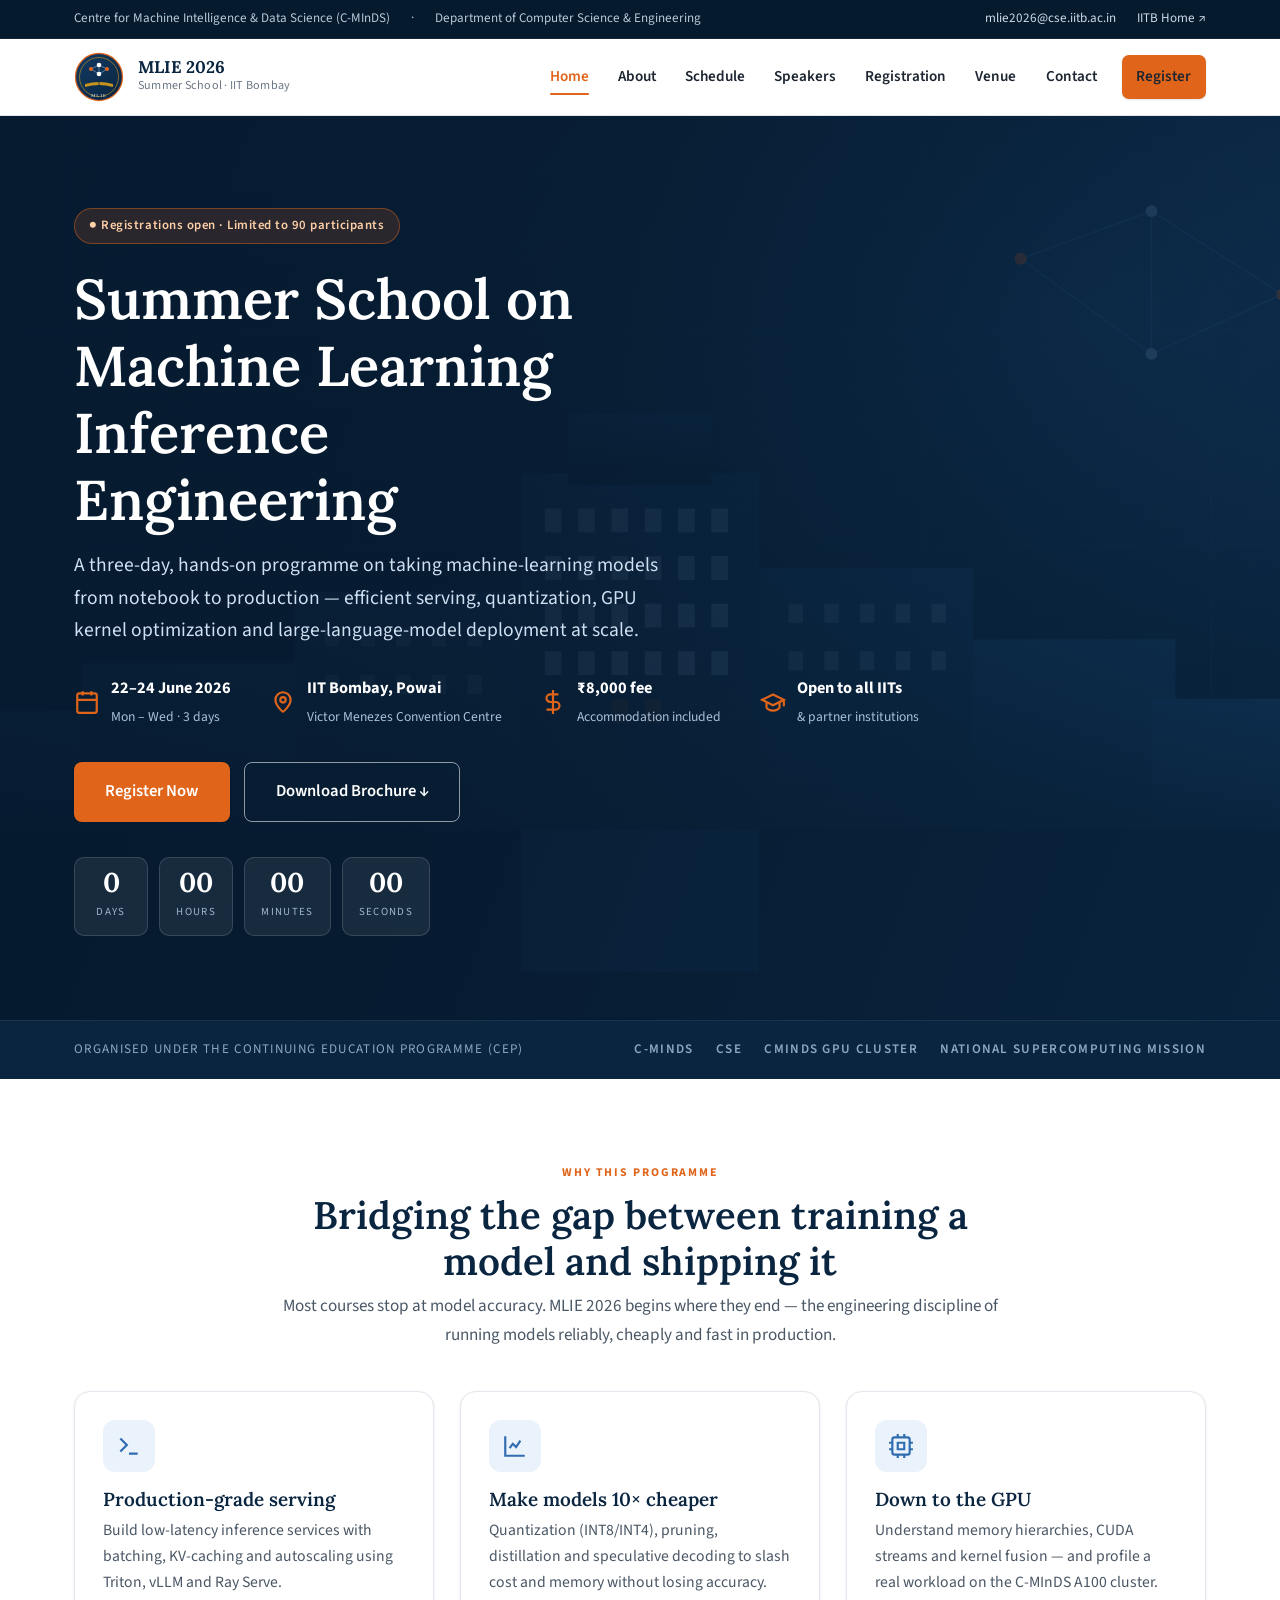
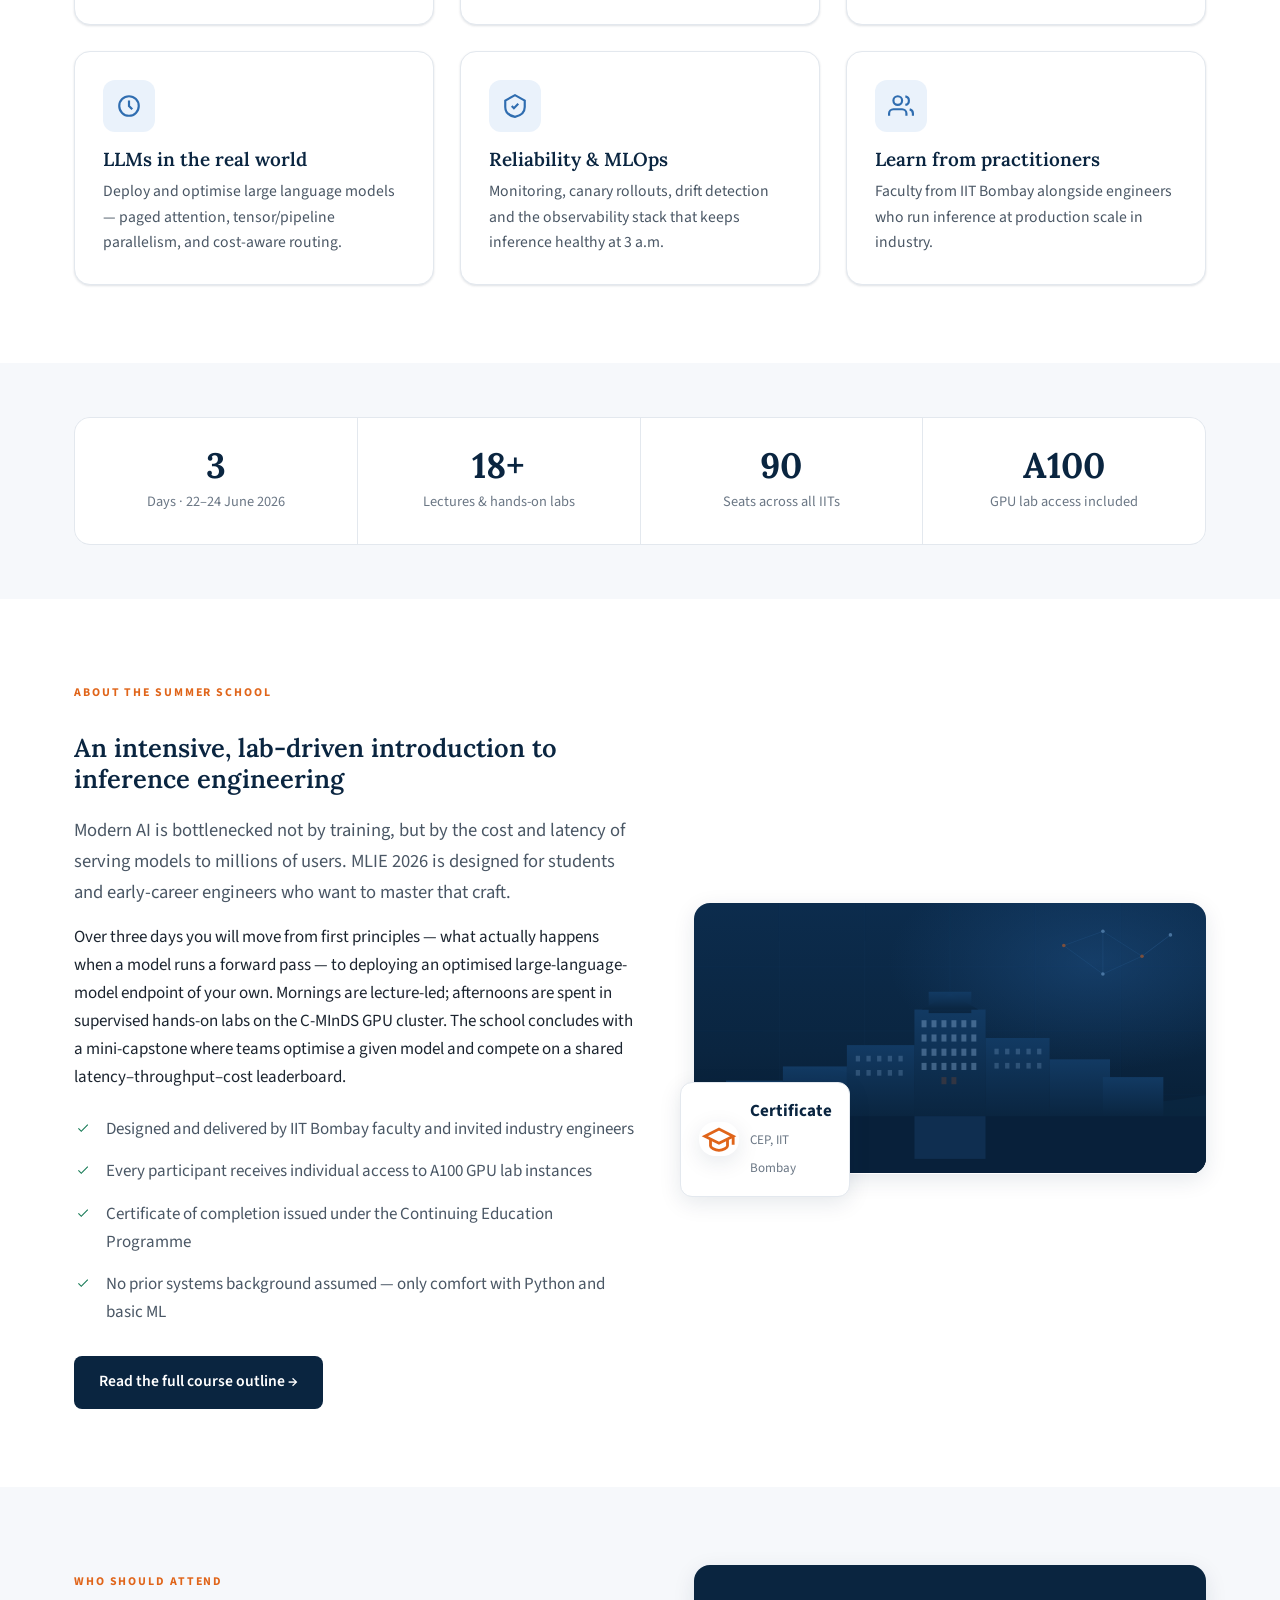
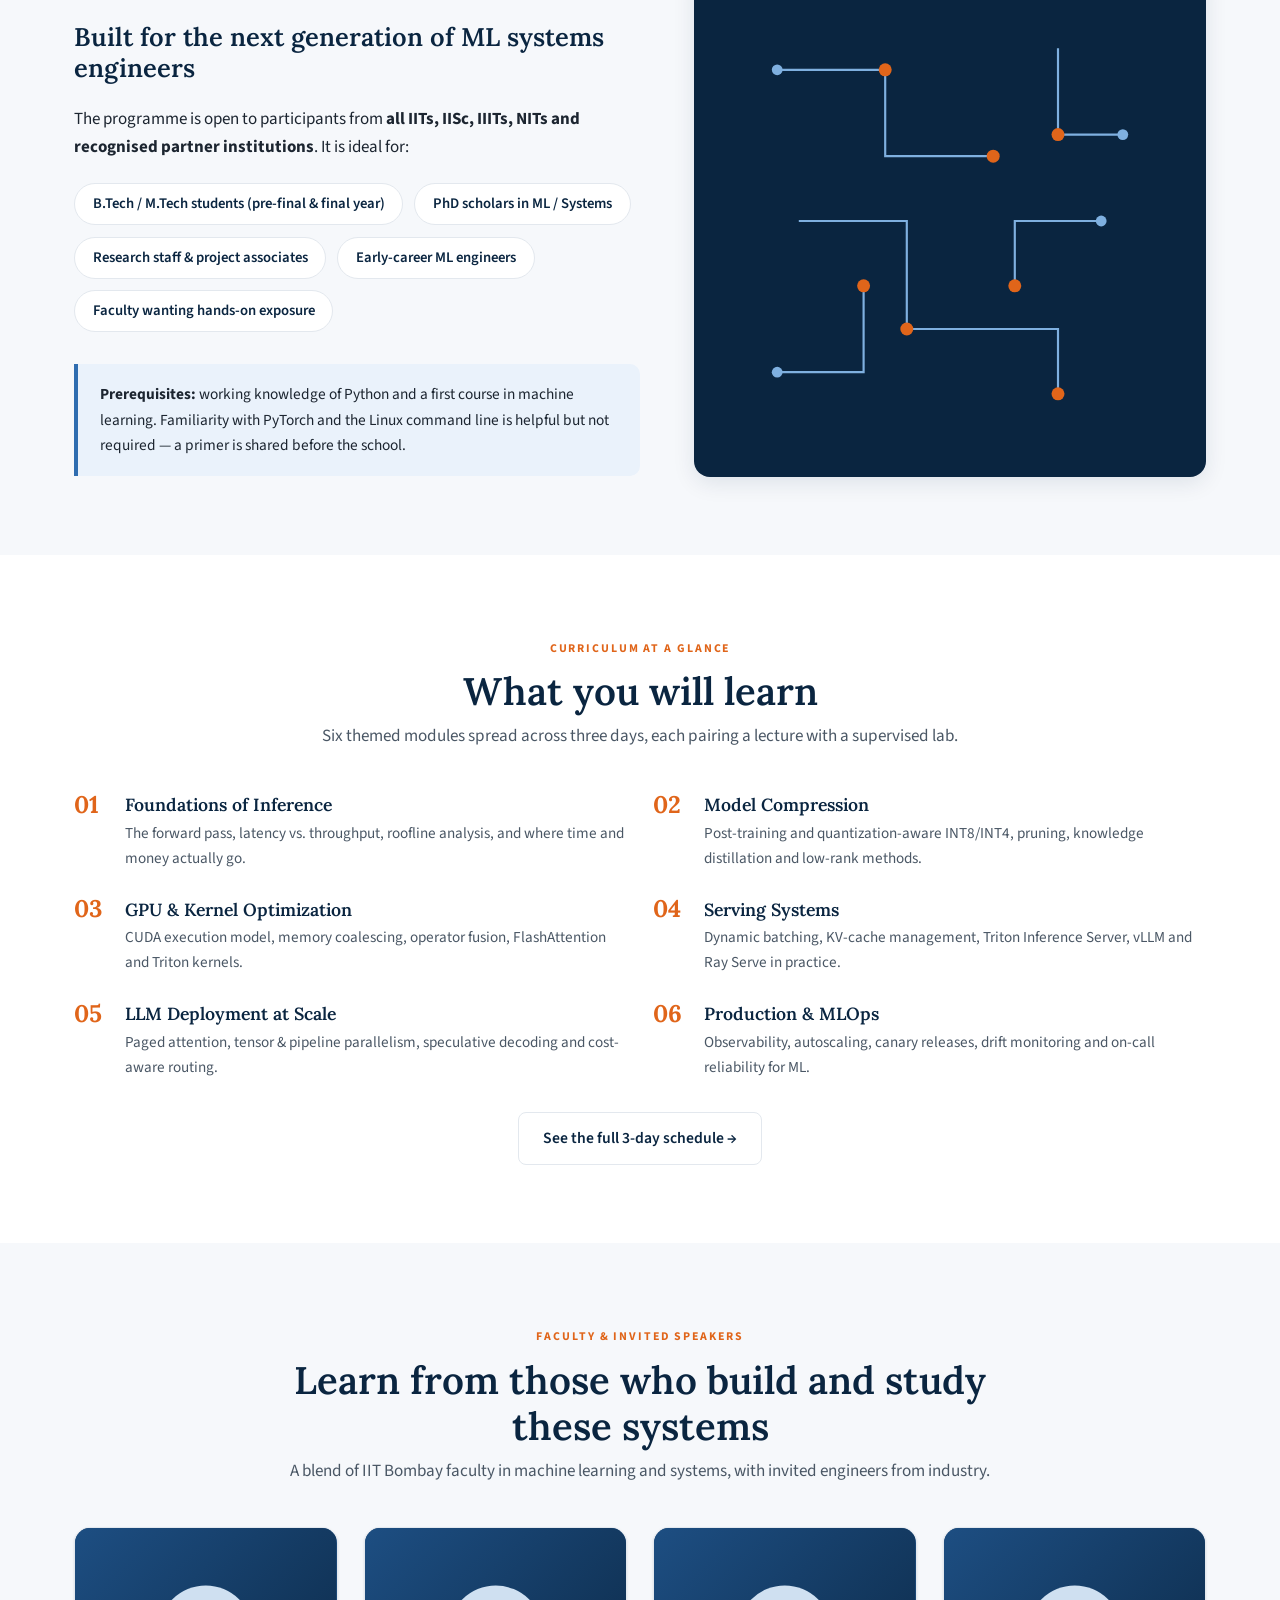
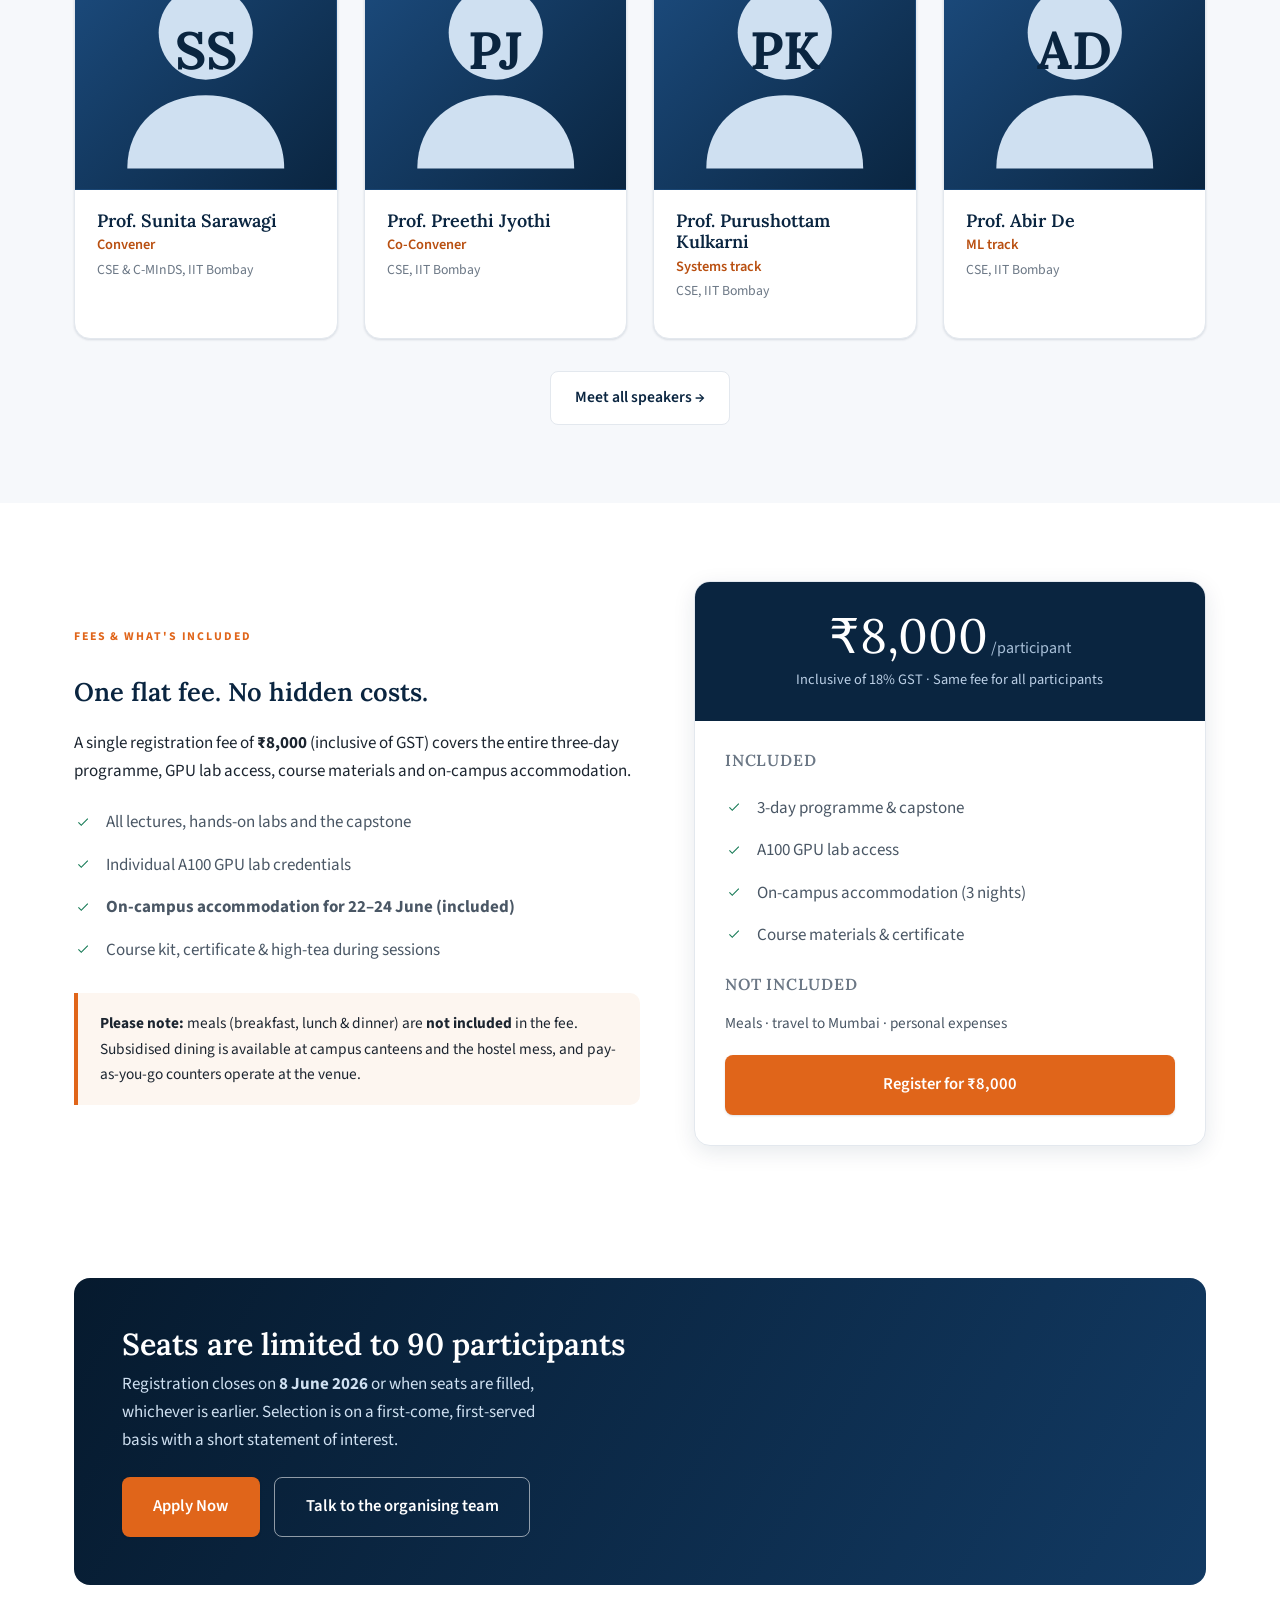
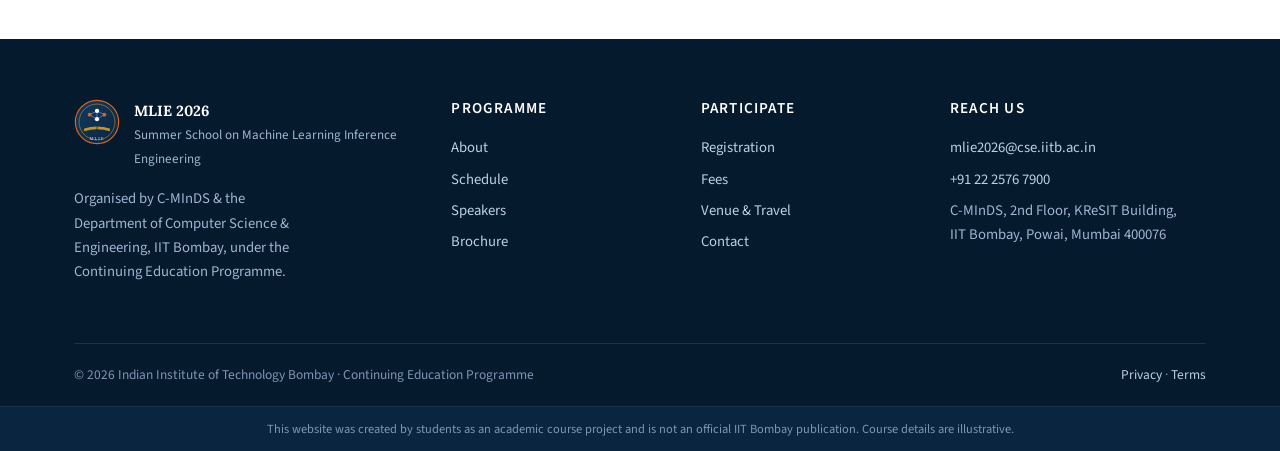
==== index.html @ 2bc63da5 "Move site to repo root and finalize MLIE 2026 summer-school website Relocate all pages, assets, CSS " ====
<!DOCTYPE html>
<html lang="en">
<head>
<meta charset="UTF-8" />
<meta name="viewport" content="width=device-width, initial-scale=1.0" />
<title>MLIE 2026 · Summer School on Machine Learning Inference Engineering — IIT Bombay</title>
<meta name="description" content="A 3-day intensive summer school (22–24 June 2026) at IIT Bombay on Machine Learning Inference Engineering — model serving, quantization, GPU optimization and LLM deployment. Open to students and faculty across IITs and partner institutions." />
<link rel="icon" href="assets/logo.svg" type="image/svg+xml" />
<link rel="preconnect" href="https://fonts.googleapis.com" />
<link rel="preconnect" href="https://fonts.gstatic.com" crossorigin />
<link href="https://fonts.googleapis.com/css2?family=Lora:wght@500;600;700&family=Source+Sans+3:wght@400;500;600;700&display=swap" rel="stylesheet" />
<link rel="stylesheet" href="css/style.css" />
</head>
<body>

<!-- ===== Top bar ===== -->
<div class="topbar">
  <div class="container">
    <div class="topbar__left">
      <span>Centre for Machine Intelligence &amp; Data Science (C-MInDS)</span>
      <span>·</span>
      <span>Department of Computer Science &amp; Engineering</span>
    </div>
    <div class="topbar__links">
      <a href="mailto:mlie2026@cse.iitb.ac.in">mlie2026@cse.iitb.ac.in</a>
      <a href="https://www.iitb.ac.in" target="_blank" rel="noopener">IITB Home ↗</a>
    </div>
  </div>
</div>

<!-- ===== Header ===== -->
<header class="site-header">
  <div class="container">
    <nav class="nav">
      <a class="brand" href="index.html" aria-label="MLIE 2026 home">
        <img src="assets/logo.svg" alt="MLIE 2026 emblem" />
        <span class="brand__text">
          <strong>MLIE&nbsp;2026</strong>
          <span>Summer School · IIT Bombay</span>
        </span>
      </a>
      <button class="nav__toggle" aria-label="Toggle menu" aria-expanded="false" aria-controls="nav-menu">
        <span></span><span></span><span></span>
      </button>
      <ul class="nav__menu" id="nav-menu">
        <li><a href="index.html" class="active">Home</a></li>
        <li><a href="about.html">About</a></li>
        <li><a href="schedule.html">Schedule</a></li>
        <li><a href="speakers.html">Speakers</a></li>
        <li><a href="registration.html">Registration</a></li>
        <li><a href="venue.html">Venue</a></li>
        <li><a href="contact.html">Contact</a></li>
        <li class="nav__cta"><a class="btn btn--primary" href="registration.html">Register</a></li>
      </ul>
    </nav>
  </div>
</header>

<!-- ===== Hero ===== -->
<section class="hero">
  <div class="hero__bg"><object data="assets/hero.svg" type="image/svg+xml" aria-hidden="true" style="pointer-events:none;width:100%;height:100%"></object></div>
  <div class="hero__overlay"></div>
  <div class="container">
    <div class="hero__inner">
      <span class="hero__badge">● Registrations open · Limited to 90 participants</span>
      <h1>Summer School on Machine&nbsp;Learning Inference Engineering</h1>
      <p class="hero__sub">A three-day, hands-on programme on taking machine-learning models from notebook to production — efficient serving, quantization, GPU kernel optimization and large-language-model deployment at scale.</p>

      <div class="hero__meta">
        <div class="m">
          <svg viewBox="0 0 24 24" fill="none" stroke="currentColor" stroke-width="2"><rect x="3" y="4" width="18" height="18" rx="2"/><path d="M16 2v4M8 2v4M3 10h18"/></svg>
          <div><b>22–24 June 2026</b><span>Mon – Wed · 3 days</span></div>
        </div>
        <div class="m">
          <svg viewBox="0 0 24 24" fill="none" stroke="currentColor" stroke-width="2"><path d="M12 21s-7-5.2-7-11a7 7 0 0 1 14 0c0 5.8-7 11-7 11Z"/><circle cx="12" cy="10" r="2.5"/></svg>
          <div><b>IIT Bombay, Powai</b><span>Victor Menezes Convention Centre</span></div>
        </div>
        <div class="m">
          <svg viewBox="0 0 24 24" fill="none" stroke="currentColor" stroke-width="2"><path d="M12 1v22M17 5H9.5a3.5 3.5 0 0 0 0 7h5a3.5 3.5 0 0 1 0 7H6"/></svg>
          <div><b>₹8,000 fee</b><span>Accommodation included</span></div>
        </div>
        <div class="m">
          <svg viewBox="0 0 24 24" fill="none" stroke="currentColor" stroke-width="2"><path d="M22 10v6M2 10l10-5 10 5-10 5z"/><path d="M6 12v5c0 1 3 3 6 3s6-2 6-3v-5"/></svg>
          <div><b>Open to all IITs</b><span>&amp; partner institutions</span></div>
        </div>
      </div>

      <div class="hero__actions">
        <a class="btn btn--primary btn--lg" href="registration.html">Register Now</a>
        <a class="btn btn--ghost btn--lg" href="brochure.html" target="_blank" rel="noopener">Download Brochure ↓</a>
      </div>

      <div class="countdown" id="countdown" aria-label="Time remaining until the summer school begins">
        <div class="unit"><b data-cd="d">–</b><span>Days</span></div>
        <div class="unit"><b data-cd="h">–</b><span>Hours</span></div>
        <div class="unit"><b data-cd="m">–</b><span>Minutes</span></div>
        <div class="unit"><b data-cd="s">–</b><span>Seconds</span></div>
      </div>
    </div>
  </div>
</section>

<!-- ===== Strip ===== -->
<div class="strip">
  <div class="container">
    <span>Organised under the Continuing Education Programme (CEP)</span>
    <div class="strip__tags">
      <span>C-MInDS</span><span>CSE</span><span>CMInDS GPU Cluster</span><span>National Supercomputing Mission</span>
    </div>
  </div>
</div>

<!-- ===== Intro / highlights ===== -->
<section class="section">
  <div class="container">
    <div class="section-head center">
      <span class="eyebrow">Why this programme</span>
      <h2>Bridging the gap between training a model and shipping it</h2>
      <p>Most courses stop at model accuracy. MLIE 2026 begins where they end — the engineering discipline of running models reliably, cheaply and fast in production.</p>
    </div>

    <div class="grid grid-3">
      <div class="card">
        <div class="ico"><svg viewBox="0 0 24 24" fill="none" stroke="currentColor" stroke-width="2"><path d="M4 17l6-6-6-6M12 19h8"/></svg></div>
        <h3>Production-grade serving</h3>
        <p>Build low-latency inference services with batching, KV-caching and autoscaling using Triton, vLLM and Ray Serve.</p>
      </div>
      <div class="card">
        <div class="ico"><svg viewBox="0 0 24 24" fill="none" stroke="currentColor" stroke-width="2"><path d="M3 3v18h18"/><path d="M7 14l3-4 3 3 4-6"/></svg></div>
        <h3>Make models 10× cheaper</h3>
        <p>Quantization (INT8/INT4), pruning, distillation and speculative decoding to slash cost and memory without losing accuracy.</p>
      </div>
      <div class="card">
        <div class="ico"><svg viewBox="0 0 24 24" fill="none" stroke="currentColor" stroke-width="2"><rect x="4" y="4" width="16" height="16" rx="2"/><path d="M9 9h6v6H9z"/><path d="M9 1v3M15 1v3M9 20v3M15 20v3M1 9h3M1 15h3M20 9h3M20 15h3"/></svg></div>
        <h3>Down to the GPU</h3>
        <p>Understand memory hierarchies, CUDA streams and kernel fusion — and profile a real workload on the C-MInDS A100 cluster.</p>
      </div>
      <div class="card">
        <div class="ico"><svg viewBox="0 0 24 24" fill="none" stroke="currentColor" stroke-width="2"><circle cx="12" cy="12" r="9"/><path d="M12 7v5l3 3"/></svg></div>
        <h3>LLMs in the real world</h3>
        <p>Deploy and optimise large language models — paged attention, tensor/pipeline parallelism, and cost-aware routing.</p>
      </div>
      <div class="card">
        <div class="ico"><svg viewBox="0 0 24 24" fill="none" stroke="currentColor" stroke-width="2"><path d="M12 2 3 7v6c0 5 4 8 9 9 5-1 9-4 9-9V7z"/><path d="M9 12l2 2 4-4"/></svg></div>
        <h3>Reliability &amp; MLOps</h3>
        <p>Monitoring, canary rollouts, drift detection and the observability stack that keeps inference healthy at 3 a.m.</p>
      </div>
      <div class="card">
        <div class="ico"><svg viewBox="0 0 24 24" fill="none" stroke="currentColor" stroke-width="2"><path d="M17 21v-2a4 4 0 0 0-4-4H5a4 4 0 0 0-4 4v2"/><circle cx="9" cy="7" r="4"/><path d="M23 21v-2a4 4 0 0 0-3-3.87M16 3.13A4 4 0 0 1 16 11"/></svg></div>
        <h3>Learn from practitioners</h3>
        <p>Faculty from IIT Bombay alongside engineers who run inference at production scale in industry.</p>
      </div>
    </div>
  </div>
</section>

<!-- ===== Stats ===== -->
<section class="section--tight section--alt">
  <div class="container">
    <div class="stats">
      <div class="stat"><b>3</b><span>Days · 22–24 June 2026</span></div>
      <div class="stat"><b>18+</b><span>Lectures &amp; hands-on labs</span></div>
      <div class="stat"><b>90</b><span>Seats across all IITs</span></div>
      <div class="stat"><b>A100</b><span>GPU lab access included</span></div>
    </div>
  </div>
</section>

<!-- ===== About split ===== -->
<section class="section">
  <div class="container">
    <div class="split">
      <div>
        <span class="eyebrow">About the summer school</span>
        <h2>An intensive, lab-driven introduction to inference engineering</h2>
        <p class="lead">Modern AI is bottlenecked not by training, but by the cost and latency of serving models to millions of users. MLIE 2026 is designed for students and early-career engineers who want to master that craft.</p>
        <p>Over three days you will move from first principles — what actually happens when a model runs a forward pass — to deploying an optimised large-language-model endpoint of your own. Mornings are lecture-led; afternoons are spent in supervised hands-on labs on the C-MInDS GPU cluster. The school concludes with a mini-capstone where teams optimise a given model and compete on a shared latency–throughput–cost leaderboard.</p>
        <ul class="checklist">
          <li>Designed and delivered by IIT Bombay faculty and invited industry engineers</li>
          <li>Every participant receives individual access to A100 GPU lab instances</li>
          <li>Certificate of completion issued under the Continuing Education Programme</li>
          <li>No prior systems background assumed — only comfort with Python and basic ML</li>
        </ul>
        <a class="btn btn--navy mt-2" href="about.html">Read the full course outline →</a>
      </div>
      <div class="split__media">
        <object data="assets/hero.svg" type="image/svg+xml" aria-label="IIT Bombay campus" style="border-radius:16px;box-shadow:var(--shadow);width:100%"></object>
        <div class="tag">
          <svg width="34" height="34" viewBox="0 0 24 24" fill="none" stroke="#e0651a" stroke-width="2"><path d="M22 10v6M2 10l10-5 10 5-10 5z"/><path d="M6 12v5c0 1 3 3 6 3s6-2 6-3v-5"/></svg>
          <div><b>Certificate</b><br><span style="font-size:.82rem;color:var(--muted)">CEP, IIT Bombay</span></div>
        </div>
      </div>
    </div>
  </div>
</section>

<!-- ===== Who should attend ===== -->
<section class="section section--alt">
  <div class="container">
    <div class="split">
      <div class="split__media" style="order:2">
        <img src="assets/circuit.svg" alt="" style="background:var(--navy);border-radius:16px;padding:40px;box-shadow:var(--shadow)" />
      </div>
      <div style="order:1">
        <span class="eyebrow">Who should attend</span>
        <h2>Built for the next generation of ML systems engineers</h2>
        <p>The programme is open to participants from <strong>all IITs, IISc, IIITs, NITs and recognised partner institutions</strong>. It is ideal for:</p>
        <div class="pills mt-2">
          <span class="pill">B.Tech / M.Tech students (pre-final &amp; final year)</span>
          <span class="pill">PhD scholars in ML / Systems</span>
          <span class="pill">Research staff &amp; project associates</span>
          <span class="pill">Early-career ML engineers</span>
          <span class="pill">Faculty wanting hands-on exposure</span>
        </div>
        <div class="callout info mt-3">
          <p><strong>Prerequisites:</strong> working knowledge of Python and a first course in machine learning. Familiarity with PyTorch and the Linux command line is helpful but not required — a primer is shared before the school.</p>
        </div>
      </div>
    </div>
  </div>
</section>

<!-- ===== Topics preview ===== -->
<section class="section">
  <div class="container">
    <div class="section-head center">
      <span class="eyebrow">Curriculum at a glance</span>
      <h2>What you will learn</h2>
      <p>Six themed modules spread across three days, each pairing a lecture with a supervised lab.</p>
    </div>
    <div class="grid grid-2">
      <div class="topic"><span class="num">01</span><div><h3>Foundations of Inference</h3><p>The forward pass, latency vs. throughput, roofline analysis, and where time and money actually go.</p></div></div>
      <div class="topic"><span class="num">02</span><div><h3>Model Compression</h3><p>Post-training and quantization-aware INT8/INT4, pruning, knowledge distillation and low-rank methods.</p></div></div>
      <div class="topic"><span class="num">03</span><div><h3>GPU &amp; Kernel Optimization</h3><p>CUDA execution model, memory coalescing, operator fusion, FlashAttention and Triton kernels.</p></div></div>
      <div class="topic"><span class="num">04</span><div><h3>Serving Systems</h3><p>Dynamic batching, KV-cache management, Triton Inference Server, vLLM and Ray Serve in practice.</p></div></div>
      <div class="topic"><span class="num">05</span><div><h3>LLM Deployment at Scale</h3><p>Paged attention, tensor &amp; pipeline parallelism, speculative decoding and cost-aware routing.</p></div></div>
      <div class="topic"><span class="num">06</span><div><h3>Production &amp; MLOps</h3><p>Observability, autoscaling, canary releases, drift monitoring and on-call reliability for ML.</p></div></div>
    </div>
    <div class="text-center mt-3">
      <a class="btn btn--outline" href="schedule.html">See the full 3-day schedule →</a>
    </div>
  </div>
</section>

<!-- ===== Speakers teaser ===== -->
<section class="section section--alt">
  <div class="container">
    <div class="section-head center">
      <span class="eyebrow">Faculty &amp; invited speakers</span>
      <h2>Learn from those who build and study these systems</h2>
      <p>A blend of IIT Bombay faculty in machine learning and systems, with invited engineers from industry.</p>
    </div>
    <div class="grid grid-4">
      <div class="speaker">
        <div class="speaker__photo">
          <svg viewBox="0 0 100 100"><defs><linearGradient id="a1" x1="0" y1="0" x2="1" y2="1"><stop offset="0" stop-color="#1d4e82"/><stop offset="1" stop-color="#0a2540"/></linearGradient></defs><rect width="100" height="100" fill="url(#a1)"/><circle cx="50" cy="40" r="18" fill="#cfe0f1"/><path d="M20 92c0-17 13-28 30-28s30 11 30 28z" fill="#cfe0f1"/><text x="50" y="54" text-anchor="middle" font-family="Lora,serif" font-size="20" fill="#0a2540" font-weight="700">SS</text></svg>
        </div>
        <div class="speaker__body">
          <h3>Prof. Sunita Sarawagi</h3>
          <div class="speaker__role">Convener</div>
          <div class="speaker__aff">CSE &amp; C-MInDS, IIT Bombay</div>
        </div>
      </div>
      <div class="speaker">
        <div class="speaker__photo">
          <svg viewBox="0 0 100 100"><rect width="100" height="100" fill="url(#a1)"/><circle cx="50" cy="40" r="18" fill="#cfe0f1"/><path d="M20 92c0-17 13-28 30-28s30 11 30 28z" fill="#cfe0f1"/><text x="50" y="54" text-anchor="middle" font-family="Lora,serif" font-size="20" fill="#0a2540" font-weight="700">PJ</text></svg>
        </div>
        <div class="speaker__body">
          <h3>Prof. Preethi Jyothi</h3>
          <div class="speaker__role">Co-Convener</div>
          <div class="speaker__aff">CSE, IIT Bombay</div>
        </div>
      </div>
      <div class="speaker">
        <div class="speaker__photo">
          <svg viewBox="0 0 100 100"><rect width="100" height="100" fill="url(#a1)"/><circle cx="50" cy="40" r="18" fill="#cfe0f1"/><path d="M20 92c0-17 13-28 30-28s30 11 30 28z" fill="#cfe0f1"/><text x="50" y="54" text-anchor="middle" font-family="Lora,serif" font-size="20" fill="#0a2540" font-weight="700">PK</text></svg>
        </div>
        <div class="speaker__body">
          <h3>Prof. Purushottam Kulkarni</h3>
          <div class="speaker__role">Systems track</div>
          <div class="speaker__aff">CSE, IIT Bombay</div>
        </div>
      </div>
      <div class="speaker">
        <div class="speaker__photo">
          <svg viewBox="0 0 100 100"><rect width="100" height="100" fill="url(#a1)"/><circle cx="50" cy="40" r="18" fill="#cfe0f1"/><path d="M20 92c0-17 13-28 30-28s30 11 30 28z" fill="#cfe0f1"/><text x="50" y="54" text-anchor="middle" font-family="Lora,serif" font-size="20" fill="#0a2540" font-weight="700">AD</text></svg>
        </div>
        <div class="speaker__body">
          <h3>Prof. Abir De</h3>
          <div class="speaker__role">ML track</div>
          <div class="speaker__aff">CSE, IIT Bombay</div>
        </div>
      </div>
    </div>
    <div class="text-center mt-3"><a class="btn btn--outline" href="speakers.html">Meet all speakers →</a></div>
  </div>
</section>

<!-- ===== Fees quick ===== -->
<section class="section">
  <div class="container">
    <div class="split">
      <div>
        <span class="eyebrow">Fees &amp; what's included</span>
        <h2>One flat fee. No hidden costs.</h2>
        <p>A single registration fee of <strong>₹8,000</strong> (inclusive of GST) covers the entire three-day programme, GPU lab access, course materials and on-campus accommodation.</p>
        <ul class="checklist">
          <li>All lectures, hands-on labs and the capstone</li>
          <li>Individual A100 GPU lab credentials</li>
          <li><strong>On-campus accommodation for 22–24 June (included)</strong></li>
          <li>Course kit, certificate &amp; high-tea during sessions</li>
        </ul>
        <div class="callout mt-2">
          <p><strong>Please note:</strong> meals (breakfast, lunch &amp; dinner) are <strong>not included</strong> in the fee. Subsidised dining is available at campus canteens and the hostel mess, and pay-as-you-go counters operate at the venue.</p>
        </div>
      </div>
      <div>
        <div class="price">
          <div class="price__head">
            <div class="amt">₹8,000<small> /participant</small></div>
            <p>Inclusive of 18% GST · Same fee for all participants</p>
          </div>
          <div class="price__body">
            <h4>Included</h4>
            <ul class="checklist" style="margin-bottom:1.2rem">
              <li>3-day programme &amp; capstone</li>
              <li>A100 GPU lab access</li>
              <li>On-campus accommodation (3 nights)</li>
              <li>Course materials &amp; certificate</li>
            </ul>
            <h4>Not included</h4>
            <p style="color:var(--slate);font-size:.95rem;margin:0 0 1.2rem">Meals · travel to Mumbai · personal expenses</p>
            <a class="btn btn--primary btn--lg" href="registration.html" style="width:100%;justify-content:center">Register for ₹8,000</a>
          </div>
        </div>
      </div>
    </div>
  </div>
</section>

<!-- ===== CTA band ===== -->
<section class="section section--tight">
  <div class="container">
    <div class="cta-band">
      <h2>Seats are limited to 90 participants</h2>
      <p>Registration closes on <strong>8 June 2026</strong> or when seats are filled, whichever is earlier. Selection is on a first-come, first-served basis with a short statement of interest.</p>
      <div class="actions">
        <a class="btn btn--primary btn--lg" href="registration.html">Apply Now</a>
        <a class="btn btn--ghost btn--lg" href="contact.html">Talk to the organising team</a>
      </div>
    </div>
  </div>
</section>

<!-- ===== Footer ===== -->
<footer class="site-footer">
  <div class="container">
    <div class="footer-grid">
      <div>
        <div class="footer-brand">
          <img src="assets/logo.svg" alt="MLIE 2026" />
          <div>
            <strong>MLIE 2026</strong>
            <span>Summer School on Machine Learning Inference Engineering</span>
          </div>
        </div>
        <p style="max-width:34ch">Organised by C-MInDS &amp; the Department of Computer Science &amp; Engineering, IIT Bombay, under the Continuing Education Programme.</p>
      </div>
      <div>
        <h4>Programme</h4>
        <a href="about.html">About</a>
        <a href="schedule.html">Schedule</a>
        <a href="speakers.html">Speakers</a>
        <a href="brochure.html">Brochure</a>
      </div>
      <div>
        <h4>Participate</h4>
        <a href="registration.html">Registration</a>
        <a href="registration.html#fees">Fees</a>
        <a href="venue.html">Venue &amp; Travel</a>
        <a href="contact.html">Contact</a>
      </div>
      <div>
        <h4>Reach us</h4>
        <a href="mailto:mlie2026@cse.iitb.ac.in">mlie2026@cse.iitb.ac.in</a>
        <a href="tel:+912225767900">+91 22 2576 7900</a>
        <span style="color:#9fb6cf;display:block;padding:.22rem 0">C-MInDS, 2nd Floor, KReSIT Building,<br>IIT Bombay, Powai, Mumbai 400076</span>
      </div>
    </div>
    <div class="footer-bottom">
      <span>© <span id="yr">2026</span> Indian Institute of Technology Bombay · Continuing Education Programme</span>
      <span><a href="#" style="display:inline">Privacy</a> · <a href="#" style="display:inline">Terms</a></span>
    </div>
  </div>
  <div class="footer-disclaimer">
    This website was created by students as an academic course project and is not an official IIT Bombay publication. Course details are illustrative.
  </div>
</footer>

<script src="js/main.js"></script>
</body>
</html>
---- css/style.css ----
/* ==========================================================================
   MLIE 2026 — Summer School on Machine Learning Inference Engineering
   IIT Bombay · C-MInDS & Dept. of CSE
   Stylesheet
   ========================================================================== */

:root {
  /* Institutional palette (IIT Bombay inspired) */
  --navy:        #0a2540;
  --navy-900:    #061a2e;
  --navy-700:    #123a63;
  --navy-600:    #1d4e82;
  --steel:       #2f6db0;
  --sky:         #eaf2fb;
  --saffron:     #e0651a;      /* accent */
  --saffron-dk:  #b94f10;
  --gold:        #c8941f;
  --ink:         #1c2530;
  --slate:       #4a5765;
  --muted:       #6b7785;
  --line:        #e3e8ee;
  --paper:       #ffffff;
  --paper-2:     #f6f8fb;
  --paper-3:     #eef2f7;
  --green:       #1c7d5a;

  --radius:      10px;
  --radius-lg:   16px;
  --shadow-sm:   0 1px 3px rgba(10,37,64,.08), 0 1px 2px rgba(10,37,64,.06);
  --shadow:      0 6px 22px rgba(10,37,64,.10);
  --shadow-lg:   0 18px 50px rgba(10,37,64,.16);

  --serif: "Lora", Georgia, "Times New Roman", serif;
  --sans:  "Source Sans 3", "Segoe UI", system-ui, -apple-system, Arial, sans-serif;

  --maxw: 1180px;
}

/* ---------- Reset ---------- */
*,*::before,*::after { box-sizing: border-box; }
html { scroll-behavior: smooth; -webkit-text-size-adjust: 100%; }
body {
  margin: 0;
  font-family: var(--sans);
  color: var(--ink);
  background: var(--paper);
  line-height: 1.65;
  font-size: 17px;
  -webkit-font-smoothing: antialiased;
}
img { max-width: 100%; display: block; }
a { color: var(--navy-600); text-decoration: none; }
a:hover { color: var(--saffron); }
h1,h2,h3,h4 { font-family: var(--serif); color: var(--navy); line-height: 1.2; font-weight: 600; }
p { margin: 0 0 1rem; }
ul { margin: 0 0 1rem; }

.container { max-width: var(--maxw); margin: 0 auto; padding: 0 24px; }
.section { padding: 78px 0; }
.section--tight { padding: 54px 0; }
.section--alt { background: var(--paper-2); }
.section--navy { background: var(--navy); color: #dce6f2; }
.section--navy h2,.section--navy h3 { color: #fff; }

.eyebrow {
  display: inline-block;
  font-family: var(--sans);
  text-transform: uppercase;
  letter-spacing: .16em;
  font-size: .74rem;
  font-weight: 700;
  color: var(--saffron);
  margin-bottom: .6rem;
}
.section-head { max-width: 760px; margin-bottom: 42px; }
.section-head.center { margin-left: auto; margin-right: auto; text-align: center; }
.section-head h2 { font-size: clamp(1.7rem, 3.3vw, 2.4rem); margin: 0 0 .5rem; }
.section-head p { color: var(--slate); font-size: 1.07rem; margin: 0; }
.lead { font-size: 1.16rem; color: var(--slate); }

/* ---------- Buttons ---------- */
.btn {
  display: inline-flex; align-items: center; gap: .5rem;
  font-family: var(--sans); font-weight: 600; font-size: .98rem;
  padding: .8rem 1.5rem; border-radius: 8px; cursor: pointer;
  border: 1.5px solid transparent; transition: .18s ease; white-space: nowrap;
}
.btn--primary { background: var(--saffron); color: #fff; box-shadow: var(--shadow-sm); }
.btn--primary:hover { background: var(--saffron-dk); color: #fff; transform: translateY(-1px); }
.btn--navy { background: var(--navy); color: #fff; }
.btn--navy:hover { background: var(--navy-700); color: #fff; transform: translateY(-1px); }
.btn--ghost { background: transparent; color: #fff; border-color: rgba(255,255,255,.55); }
.btn--ghost:hover { background: rgba(255,255,255,.12); color: #fff; border-color: #fff; }
.btn--outline { background: #fff; color: var(--navy); border-color: var(--line); }
.btn--outline:hover { border-color: var(--navy); color: var(--navy); }
.btn--lg { padding: .95rem 1.9rem; font-size: 1.04rem; }

/* ---------- Top utility bar ---------- */
.topbar {
  background: var(--navy-900); color: #b9c8da; font-size: .82rem;
  border-bottom: 1px solid rgba(255,255,255,.06);
}
.topbar .container { display: flex; justify-content: space-between; align-items: center; gap: 1rem; min-height: 38px; }
.topbar a { color: #cdd9e7; }
.topbar a:hover { color: #fff; }
.topbar__links { display: flex; gap: 1.3rem; }
.topbar__left { display:flex; gap:1.3rem; align-items:center; }

/* ---------- Header / nav ---------- */
.site-header {
  position: sticky; top: 0; z-index: 50;
  background: rgba(255,255,255,.96); backdrop-filter: saturate(150%) blur(8px);
  border-bottom: 1px solid var(--line); box-shadow: 0 1px 0 rgba(10,37,64,.02);
}
.nav { display: flex; align-items: center; justify-content: space-between; min-height: 76px; gap: 1rem; }
.brand { display: flex; align-items: center; gap: 14px; }
.brand img { width: 50px; height: 50px; }
.brand__text strong { display: block; font-family: var(--serif); color: var(--navy); font-size: 1.06rem; line-height: 1.1; font-weight: 700; }
.brand__text span { display: block; font-size: .76rem; color: var(--muted); letter-spacing: .02em; }

.nav__menu { display: flex; align-items: center; gap: 2px; list-style: none; margin: 0; padding: 0; }
.nav__menu a {
  display: block; padding: .55rem .85rem; font-size: .95rem; font-weight: 600;
  color: var(--ink); border-radius: 7px; position: relative;
}
.nav__menu a:hover { color: var(--navy); background: var(--paper-3); }
.nav__menu a.active { color: var(--saffron); }
.nav__menu a.active::after {
  content:""; position:absolute; left:.85rem; right:.85rem; bottom:.18rem; height:2px; background: var(--saffron); border-radius:2px;
}
.nav__cta { margin-left: .6rem; }
.nav__toggle { display: none; background: none; border: 0; cursor: pointer; padding: 8px; }
.nav__toggle span { display:block; width:24px; height:2px; background: var(--navy); margin:5px 0; transition:.2s; }

/* ---------- Hero ---------- */
.hero { position: relative; color: #fff; overflow: hidden; background: var(--navy-900); }
.hero__bg { position: absolute; inset: 0; z-index: 0; }
.hero__bg svg { width: 100%; height: 100%; object-fit: cover; }
.hero__overlay {
  position: absolute; inset: 0; z-index: 1;
  background: linear-gradient(110deg, rgba(6,26,46,.93) 0%, rgba(6,26,46,.82) 42%, rgba(10,37,64,.55) 100%);
}
.hero__inner { position: relative; z-index: 2; padding: 92px 0 84px; }
.hero__badge {
  display:inline-flex; align-items:center; gap:.5rem; background: rgba(224,101,26,.16);
  border:1px solid rgba(224,101,26,.45); color:#ffcfa8; padding:.4rem .9rem; border-radius:999px;
  font-size:.8rem; font-weight:600; letter-spacing:.04em; margin-bottom:1.3rem;
}
.hero h1 { color:#fff; font-size: clamp(2.1rem, 5vw, 3.5rem); margin:0 0 1rem; max-width: 16ch; }
.hero__sub { font-size: 1.22rem; color:#cfe0f1; max-width: 60ch; margin-bottom: 1.7rem; }
.hero__meta { display:flex; flex-wrap:wrap; gap: 1.6rem 2.4rem; margin: 1.8rem 0 2rem; }
.hero__meta .m { display:flex; align-items:center; gap:.7rem; }
.hero__meta .m svg { width:26px; height:26px; color: var(--saffron); flex:0 0 auto; }
.hero__meta .m b { display:block; color:#fff; font-size:1.02rem; }
.hero__meta .m span { font-size:.85rem; color:#a9c0d8; }
.hero__actions { display:flex; flex-wrap:wrap; gap:.9rem; }
.hero__note { margin-top:1.4rem; font-size:.86rem; color:#9fb6cf; }

/* countdown */
.countdown { display:flex; gap:.7rem; margin-top: 2.2rem; }
.countdown .unit { background: rgba(255,255,255,.07); border:1px solid rgba(255,255,255,.14); border-radius:10px; padding:.7rem 1rem; text-align:center; min-width:74px; }
.countdown .unit b { display:block; font-family:var(--serif); font-size:1.7rem; color:#fff; line-height:1; }
.countdown .unit span { font-size:.68rem; text-transform:uppercase; letter-spacing:.12em; color:#9fb6cf; }

/* ---------- Marquee / partners strip ---------- */
.strip { background: var(--navy); color:#bcd0e6; border-top:1px solid rgba(255,255,255,.07); }
.strip .container { display:flex; flex-wrap:wrap; align-items:center; justify-content:space-between; gap:1rem; padding-top:18px; padding-bottom:18px; }
.strip span { font-size:.82rem; letter-spacing:.1em; text-transform:uppercase; color:#8fa8c2; }
.strip__tags { display:flex; flex-wrap:wrap; gap:1.4rem; font-weight:600; color:#dbe7f3; font-size:.95rem; }

/* ---------- Cards / grids ---------- */
.grid { display:grid; gap: 26px; }
.grid-2 { grid-template-columns: repeat(2,1fr); }
.grid-3 { grid-template-columns: repeat(3,1fr); }
.grid-4 { grid-template-columns: repeat(4,1fr); }

.card {
  background:#fff; border:1px solid var(--line); border-radius: var(--radius-lg);
  padding: 28px; box-shadow: var(--shadow-sm); transition:.2s ease;
}
.card:hover { box-shadow: var(--shadow); transform: translateY(-3px); border-color:#d4dde8; }
.card .ico {
  width:52px; height:52px; border-radius:12px; display:grid; place-items:center;
  background: var(--sky); color: var(--steel); margin-bottom:1rem;
}
.card .ico svg { width:26px; height:26px; }
.card h3 { font-size:1.18rem; margin:0 0 .5rem; }
.card p { color: var(--slate); margin:0; font-size:.98rem; }

/* stat row */
.stats { display:grid; grid-template-columns:repeat(4,1fr); gap:1px; background:var(--line); border:1px solid var(--line); border-radius:var(--radius-lg); overflow:hidden; }
.stats .stat { background:#fff; padding:30px 22px; text-align:center; }
.stats .stat b { display:block; font-family:var(--serif); font-size:2.2rem; color:var(--navy); line-height:1; }
.stats .stat span { color:var(--muted); font-size:.9rem; margin-top:.4rem; display:block; }

/* feature list */
.checklist { list-style:none; padding:0; margin:0; }
.checklist li { position:relative; padding:.45rem 0 .45rem 2rem; color:var(--slate); }
.checklist li::before {
  content:""; position:absolute; left:0; top:.72rem; width:18px; height:18px;
  background: var(--green); border-radius:50%;
  -webkit-mask: url("data:image/svg+xml,%3Csvg xmlns='http://www.w3.org/2000/svg' viewBox='0 0 24 24'%3E%3Cpath fill='white' d='M9 16.17 4.83 12l-1.42 1.41L9 19 21 7l-1.41-1.41z'/%3E%3C/svg%3E") center/14px no-repeat;
  mask: url("data:image/svg+xml,%3Csvg xmlns='http://www.w3.org/2000/svg' viewBox='0 0 24 24'%3E%3Cpath fill='white' d='M9 16.17 4.83 12l-1.42 1.41L9 19 21 7l-1.41-1.41z'/%3E%3C/svg%3E") center/14px no-repeat;
}

/* two-column split */
.split { display:grid; grid-template-columns: 1.05fr .95fr; gap:54px; align-items:center; }
.split__media { position:relative; }
.split__media img, .split__media svg { border-radius: var(--radius-lg); box-shadow: var(--shadow); width:100%; }
.split__media .tag {
  position:absolute; left:-14px; bottom:-14px; background:#fff; border:1px solid var(--line);
  border-radius:12px; padding:.9rem 1.1rem; box-shadow:var(--shadow); display:flex; gap:.7rem; align-items:center;
}
.split__media .tag b { color:var(--navy); }

/* ---------- Topics ---------- */
.topic { display:flex; gap:1rem; }
.topic .num { font-family:var(--serif); font-size:1.5rem; color:var(--saffron); font-weight:700; line-height:1; min-width:2.2rem; }
.topic h3 { font-size:1.1rem; margin:.1rem 0 .35rem; }
.topic p { color:var(--slate); font-size:.95rem; margin:0; }

/* ---------- Audience pills ---------- */
.pills { display:flex; flex-wrap:wrap; gap:.7rem; }
.pill { background:#fff; border:1px solid var(--line); border-radius:999px; padding:.5rem 1.1rem; font-size:.92rem; font-weight:600; color:var(--navy); }

/* ---------- Schedule ---------- */
.daytabs { display:flex; gap:.5rem; flex-wrap:wrap; margin-bottom:28px; }
.daytab {
  border:1px solid var(--line); background:#fff; border-radius:10px; padding:.85rem 1.3rem;
  cursor:pointer; font-family:var(--sans); font-weight:700; color:var(--slate); text-align:left; transition:.15s;
}
.daytab small { display:block; font-weight:500; font-size:.78rem; color:var(--muted); }
.daytab.active { background:var(--navy); color:#fff; border-color:var(--navy); }
.daytab.active small { color:#a9c0d8; }
.daypanel { display:none; }
.daypanel.active { display:block; animation: fade .3s ease; }
@keyframes fade { from{opacity:0; transform:translateY(6px);} to{opacity:1; transform:none;} }

.timeline { border-left:2px solid var(--line); margin-left:8px; }
.slot { position:relative; padding:0 0 26px 28px; }
.slot::before { content:""; position:absolute; left:-7px; top:6px; width:12px; height:12px; border-radius:50%; background:var(--saffron); box-shadow:0 0 0 4px var(--sky); }
.slot.break::before { background:var(--muted); box-shadow:0 0 0 4px var(--paper-3); }
.slot .time { font-family:var(--sans); font-weight:700; color:var(--steel); font-size:.85rem; letter-spacing:.02em; }
.slot h4 { font-family:var(--serif); margin:.15rem 0 .25rem; font-size:1.08rem; color:var(--navy); }
.slot p { margin:0; color:var(--slate); font-size:.94rem; }
.slot .who { font-size:.85rem; color:var(--muted); font-style:italic; }
.tagchip { display:inline-block; font-size:.7rem; font-weight:700; text-transform:uppercase; letter-spacing:.06em; padding:.16rem .5rem; border-radius:5px; background:var(--sky); color:var(--steel); margin-left:.4rem; vertical-align:middle; }
.tagchip.lab { background:#eaf7f0; color:var(--green); }
.tagchip.key { background:#fdeee2; color:var(--saffron-dk); }

/* ---------- Speakers ---------- */
.speaker { background:#fff; border:1px solid var(--line); border-radius:var(--radius-lg); overflow:hidden; box-shadow:var(--shadow-sm); transition:.2s; }
.speaker:hover { box-shadow:var(--shadow); transform:translateY(-3px); }
.speaker__photo { aspect-ratio: 1/1; background:linear-gradient(135deg,var(--navy-700),var(--steel)); display:grid; place-items:center; }
.speaker__photo svg { width:100%; height:100%; }
.speaker__body { padding:20px 22px 24px; }
.speaker__body h3 { font-size:1.12rem; margin:0 0 .15rem; }
.speaker__role { color:var(--saffron-dk); font-weight:600; font-size:.9rem; }
.speaker__aff { color:var(--muted); font-size:.86rem; margin:.1rem 0 .7rem; }
.speaker__body p { font-size:.9rem; color:var(--slate); margin:0; }
.speaker__tags { margin-top:.8rem; display:flex; flex-wrap:wrap; gap:.4rem; }
.speaker__tags span { font-size:.72rem; background:var(--paper-3); color:var(--slate); padding:.2rem .55rem; border-radius:5px; }

/* ---------- Registration / pricing ---------- */
.price { background:#fff; border:1px solid var(--line); border-radius:var(--radius-lg); overflow:hidden; box-shadow:var(--shadow); }
.price__head { background:var(--navy); color:#fff; padding:30px; text-align:center; }
.price__head .amt { font-family:var(--serif); font-size:3rem; line-height:1; color:#fff; }
.price__head .amt small { font-size:1rem; color:#a9c0d8; font-family:var(--sans); }
.price__head p { color:#bcd0e6; margin:.5rem 0 0; font-size:.9rem; }
.price__body { padding:30px; }
.price__body h4 { margin:0 0 1rem; font-size:1rem; text-transform:uppercase; letter-spacing:.05em; color:var(--muted); }

.feebar { display:grid; grid-template-columns: 1.4fr 1fr 1fr; gap:1px; background:var(--line); border:1px solid var(--line); border-radius:var(--radius); overflow:hidden; }
.feebar > div { background:#fff; padding:16px 18px; }
.feebar .h { background:var(--paper-3); font-weight:700; color:var(--navy); font-family:var(--sans); }

/* steps */
.steps { counter-reset: step; display:grid; gap:18px; }
.step { display:flex; gap:1.1rem; background:#fff; border:1px solid var(--line); border-radius:var(--radius); padding:20px 22px; }
.step .n { counter-increment: step; }
.step .n::before { content: counter(step); display:grid; place-items:center; width:38px; height:38px; border-radius:50%; background:var(--navy); color:#fff; font-family:var(--serif); font-weight:700; }
.step h4 { margin:.2rem 0 .3rem; font-size:1.05rem; }
.step p { margin:0; color:var(--slate); font-size:.95rem; }

/* dates table */
.dates { width:100%; border-collapse:collapse; background:#fff; border:1px solid var(--line); border-radius:var(--radius); overflow:hidden; }
.dates th, .dates td { text-align:left; padding:14px 18px; border-bottom:1px solid var(--line); font-size:.96rem; }
.dates th { background:var(--paper-3); color:var(--navy); font-family:var(--sans); }
.dates tr:last-child td { border-bottom:0; }
.dates .hl td { background:#fdf4ec; font-weight:600; color:var(--saffron-dk); }

/* ---------- Notice / callout ---------- */
.callout { border-left:4px solid var(--saffron); background:#fdf6f0; padding:18px 22px; border-radius:0 var(--radius) var(--radius) 0; }
.callout.info { border-color:var(--steel); background:var(--sky); }
.callout p { margin:0; color:var(--ink); font-size:.96rem; }

/* ---------- FAQ ---------- */
.faq { border:1px solid var(--line); border-radius:var(--radius); overflow:hidden; background:#fff; }
.faq details { border-bottom:1px solid var(--line); }
.faq details:last-child { border-bottom:0; }
.faq summary { cursor:pointer; padding:18px 22px; font-weight:600; color:var(--navy); font-family:var(--serif); list-style:none; display:flex; justify-content:space-between; gap:1rem; align-items:center; }
.faq summary::-webkit-details-marker { display:none; }
.faq summary::after { content:"+"; font-size:1.4rem; color:var(--saffron); font-family:var(--sans); line-height:1; }
.faq details[open] summary::after { content:"–"; }
.faq .ans { padding:0 22px 20px; color:var(--slate); font-size:.96rem; }

/* ---------- Contact ---------- */
.contact-grid { display:grid; grid-template-columns: 1fr 1fr; gap:40px; }
.field { margin-bottom:16px; }
.field label { display:block; font-size:.85rem; font-weight:600; color:var(--navy); margin-bottom:.35rem; }
.field input, .field select, .field textarea {
  width:100%; padding:.7rem .85rem; border:1px solid var(--line); border-radius:8px; font-family:var(--sans); font-size:.96rem; color:var(--ink); background:#fff;
}
.field input:focus, .field select:focus, .field textarea:focus { outline:none; border-color:var(--steel); box-shadow:0 0 0 3px var(--sky); }
.contact-info .row { display:flex; gap:1rem; padding:16px 0; border-bottom:1px solid var(--line); }
.contact-info .row:last-child { border-bottom:0; }
.contact-info .row .ic { width:42px; height:42px; flex:0 0 auto; border-radius:10px; background:var(--sky); color:var(--steel); display:grid; place-items:center; }
.contact-info .row .ic svg { width:21px; height:21px; }
.contact-info .row b { color:var(--navy); display:block; font-family:var(--serif); }
.contact-info .row span { color:var(--slate); font-size:.94rem; }

.map-embed { border:1px solid var(--line); border-radius:var(--radius-lg); overflow:hidden; box-shadow:var(--shadow-sm); }
.map-embed iframe { display:block; width:100%; height:340px; border:0; }

/* ---------- Organizers ---------- */
.org { display:flex; gap:1rem; align-items:center; background:#fff; border:1px solid var(--line); border-radius:var(--radius); padding:18px; }
.org .av { width:58px; height:58px; border-radius:50%; flex:0 0 auto; overflow:hidden; box-shadow:var(--shadow-sm); }
.org b { color:var(--navy); font-family:var(--serif); display:block; }
.org span { color:var(--muted); font-size:.86rem; }

/* ---------- CTA band ---------- */
.cta-band { background: linear-gradient(120deg, var(--navy-900), var(--navy-700)); color:#fff; border-radius:var(--radius-lg); padding:48px; position:relative; overflow:hidden; }
.cta-band h2 { color:#fff; font-size:1.9rem; margin:0 0 .5rem; }
.cta-band p { color:#cfe0f1; max-width:54ch; }
.cta-band .actions { margin-top:1.4rem; display:flex; flex-wrap:wrap; gap:.9rem; }

/* ---------- Footer ---------- */
.site-footer { background: var(--navy-900); color:#9fb6cf; padding:60px 0 0; font-size:.92rem; }
.site-footer h4 { color:#fff; font-size:.95rem; text-transform:uppercase; letter-spacing:.08em; margin:0 0 1rem; font-family:var(--sans); }
.footer-grid { display:grid; grid-template-columns: 1.6fr 1fr 1fr 1.2fr; gap:36px; padding-bottom:42px; }
.site-footer a { color:#bcd0e6; display:block; padding:.22rem 0; }
.site-footer a:hover { color:#fff; }
.footer-brand { display:flex; gap:14px; align-items:flex-start; margin-bottom:1rem; }
.footer-brand img { width:46px; height:46px; }
.footer-brand strong { color:#fff; font-family:var(--serif); display:block; }
.footer-brand span { font-size:.82rem; }
.footer-bottom { border-top:1px solid rgba(255,255,255,.1); padding:20px 0; display:flex; justify-content:space-between; gap:1rem; flex-wrap:wrap; font-size:.84rem; color:#7e96b1; }
.footer-disclaimer { background:var(--navy); color:#7e96b1; font-size:.78rem; text-align:center; padding:12px 0; border-top:1px solid rgba(255,255,255,.06); }

/* ---------- Breadcrumb / page hero ---------- */
.page-hero { background:var(--navy); color:#fff; padding:54px 0; position:relative; overflow:hidden; }
.page-hero::after { content:""; position:absolute; inset:0; background:url("../assets/circuit.svg") right center/auto 130% no-repeat; opacity:.18; }
.page-hero .container { position:relative; z-index:1; }
.page-hero h1 { color:#fff; font-size:clamp(1.8rem,3.6vw,2.6rem); margin:.3rem 0 .4rem; }
.page-hero p { color:#cfe0f1; max-width:62ch; margin:0; }
.crumb { font-size:.85rem; color:#a9c0d8; }
.crumb a { color:#cfe0f1; }

/* utilities */
.text-center { text-align:center; }
.mt-0{margin-top:0}.mb-0{margin-bottom:0}
.mt-2{margin-top:1.4rem}.mt-3{margin-top:2rem}
.divider { height:1px; background:var(--line); border:0; margin:0; }
.badge-soft { display:inline-block; background:var(--sky); color:var(--steel); font-weight:700; font-size:.78rem; padding:.25rem .7rem; border-radius:999px; }

/* ---------- Responsive ---------- */
@media (max-width: 960px) {
  .grid-4 { grid-template-columns: repeat(2,1fr); }
  .grid-3 { grid-template-columns: repeat(2,1fr); }
  .split { grid-template-columns:1fr; gap:36px; }
  .contact-grid { grid-template-columns:1fr; }
  .footer-grid { grid-template-columns:1fr 1fr; }
  .stats { grid-template-columns:repeat(2,1fr); }
}
@media (max-width: 760px) {
  body { font-size:16px; }
  .section { padding:56px 0; }
  .nav__menu {
    position:fixed; inset:76px 0 auto 0; flex-direction:column; align-items:stretch; gap:0;
    background:#fff; border-bottom:1px solid var(--line); padding:10px 16px 18px; box-shadow:var(--shadow);
    transform:translateY(-130%); transition:transform .25s ease; max-height:calc(100vh - 76px); overflow:auto;
  }
  .nav__menu.open { transform:translateY(0); }
  .nav__menu a { padding:.85rem .6rem; border-radius:8px; }
  .nav__menu a.active::after { display:none; }
  .nav__cta { margin:.5rem 0 0; }
  .nav__cta .btn { width:100%; justify-content:center; }
  .nav__toggle { display:block; }
  .grid-2,.grid-3,.grid-4 { grid-template-columns:1fr; }
  .feebar { grid-template-columns:1fr; }
  .feebar .h { display:none; }
  .stats { grid-template-columns:repeat(2,1fr); }
  .topbar__left { display:none; }
  .cta-band { padding:32px 24px; }
  .hero__meta { gap:1.2rem 1.6rem; }
}

/* ---------- Print (brochure) handled in brochure.html ---------- */
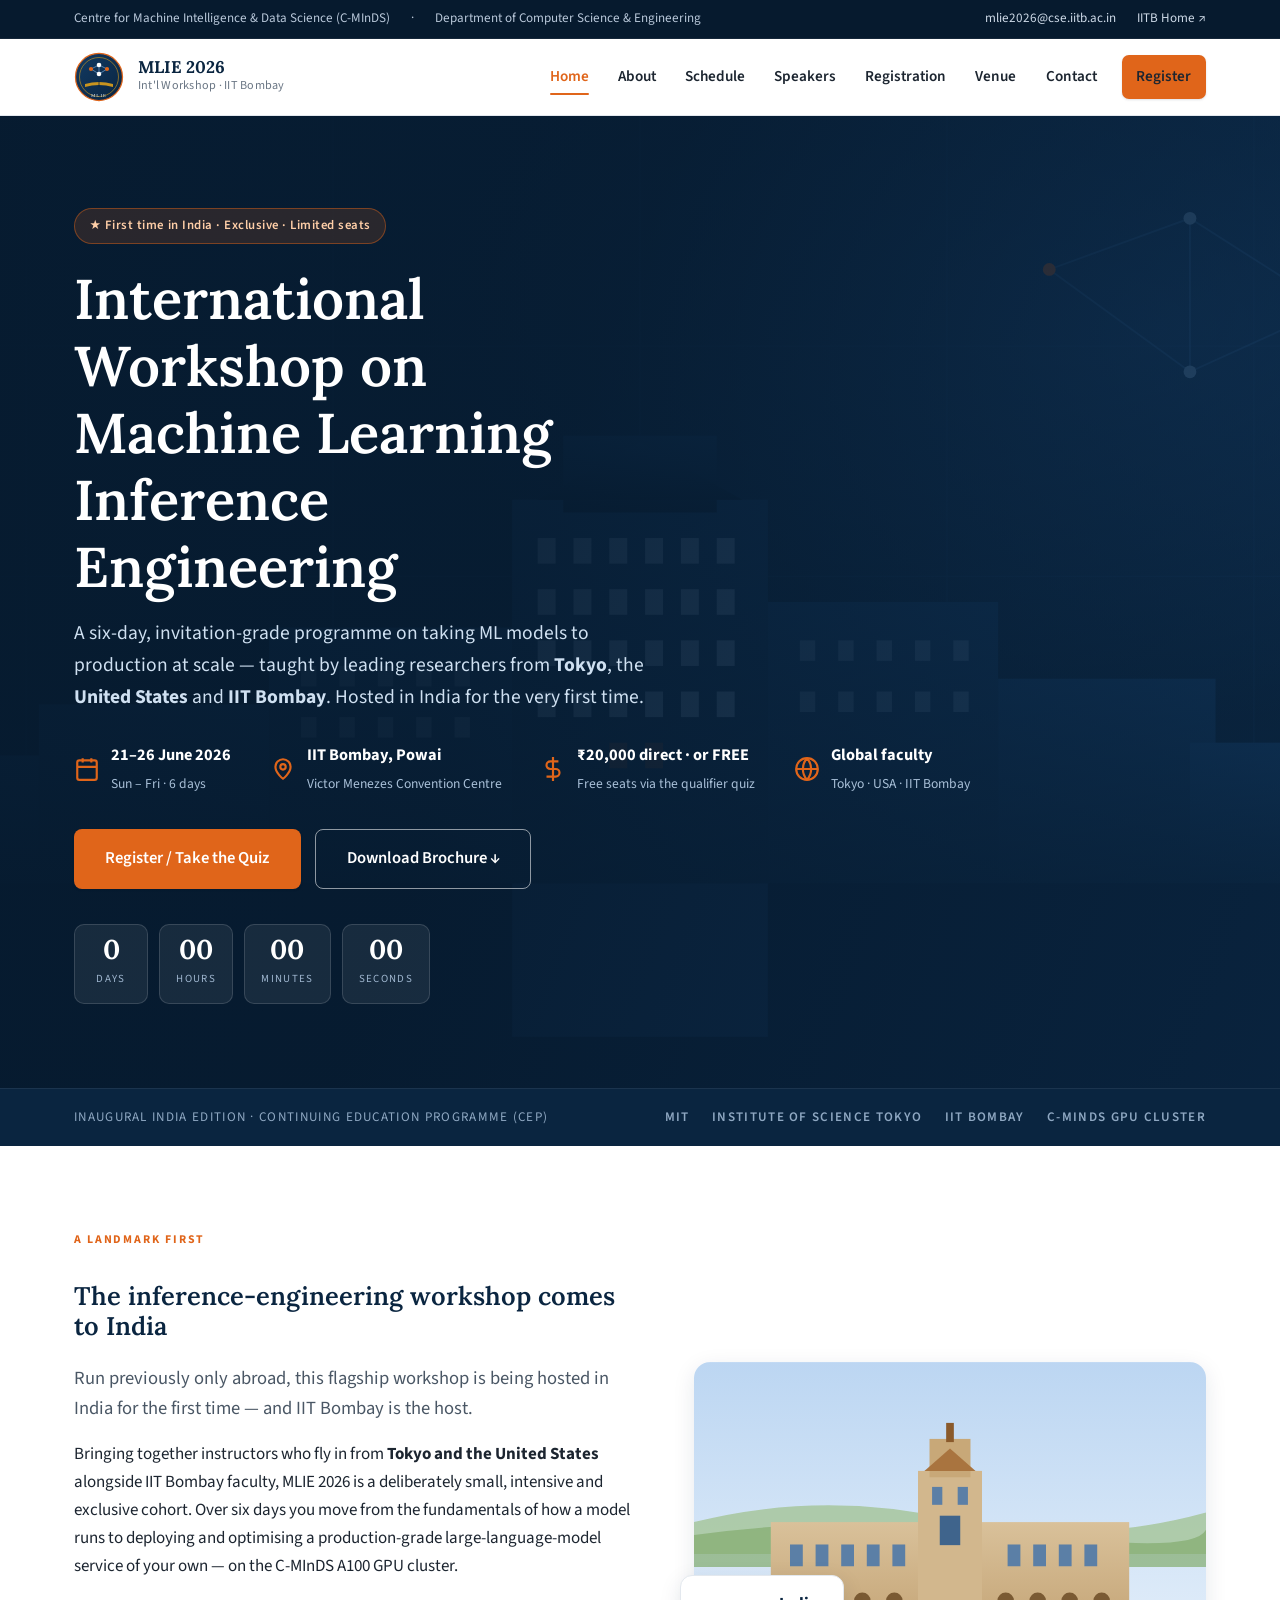
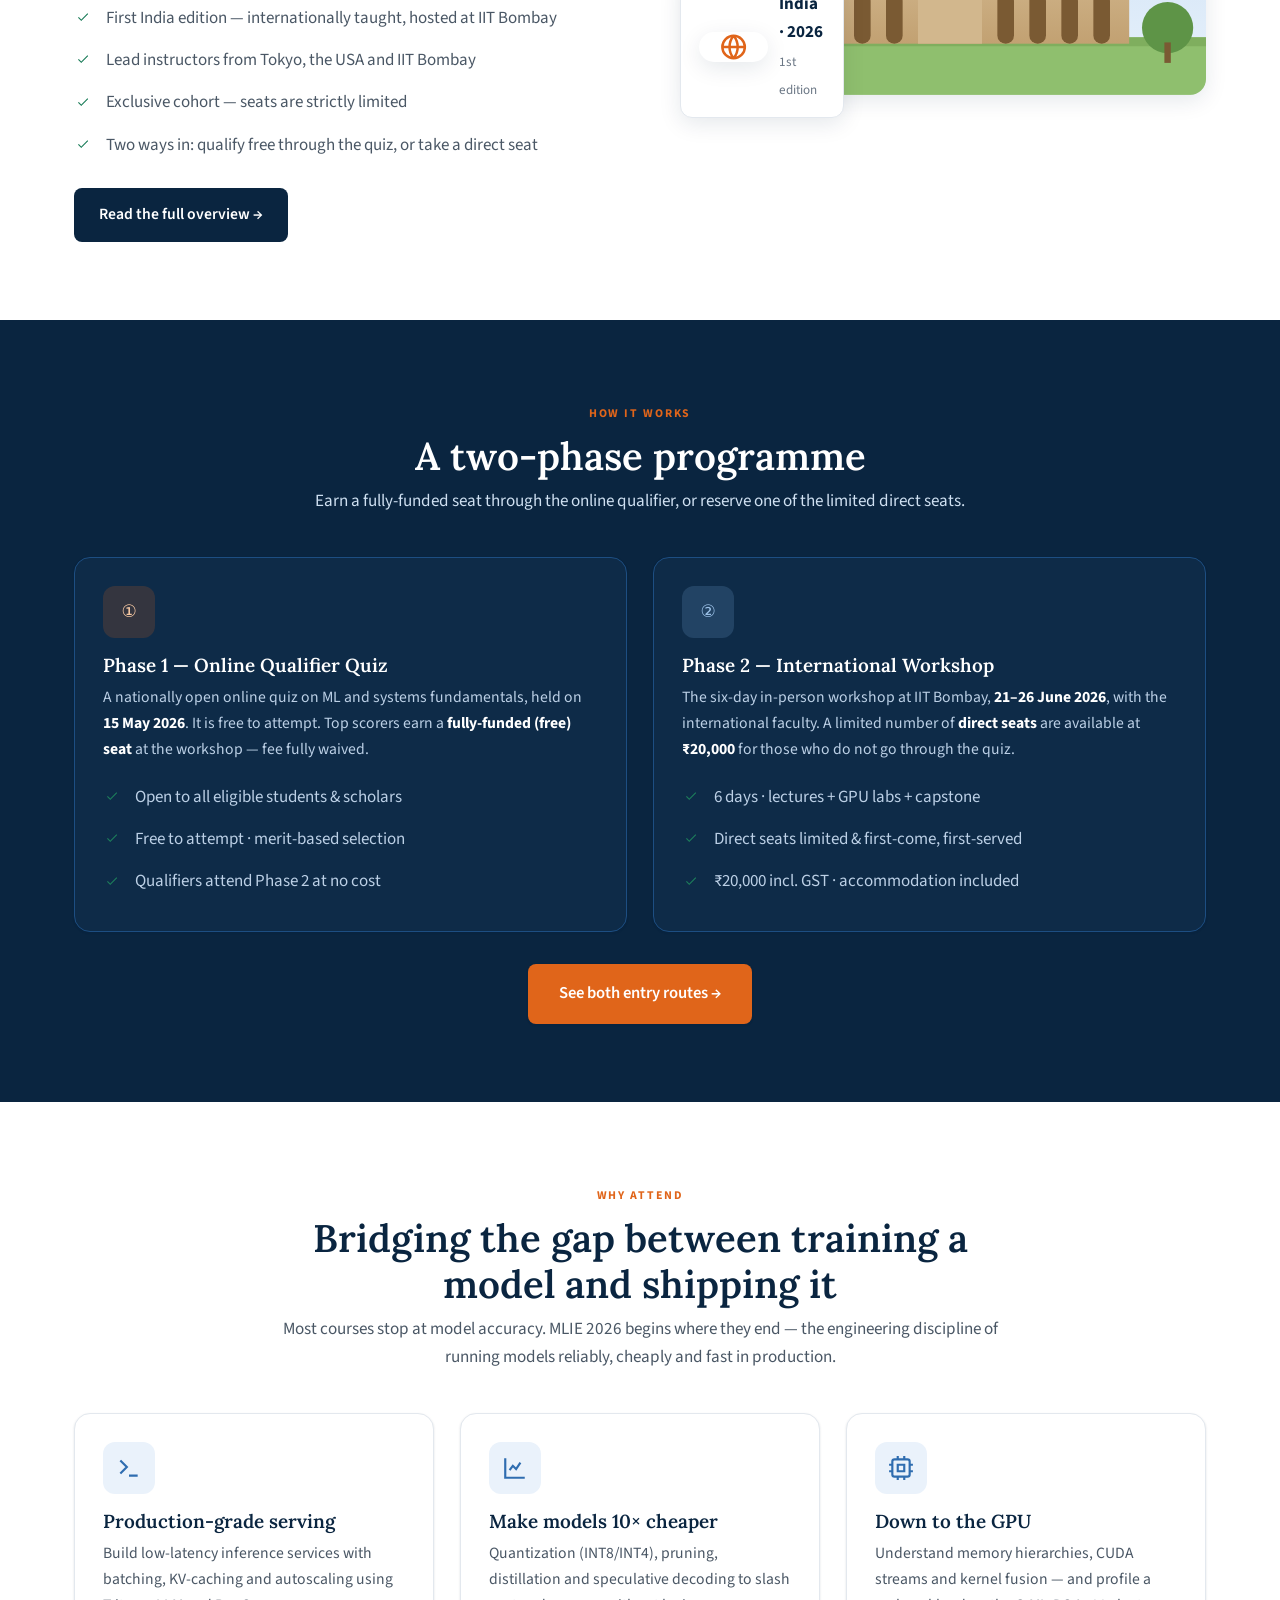
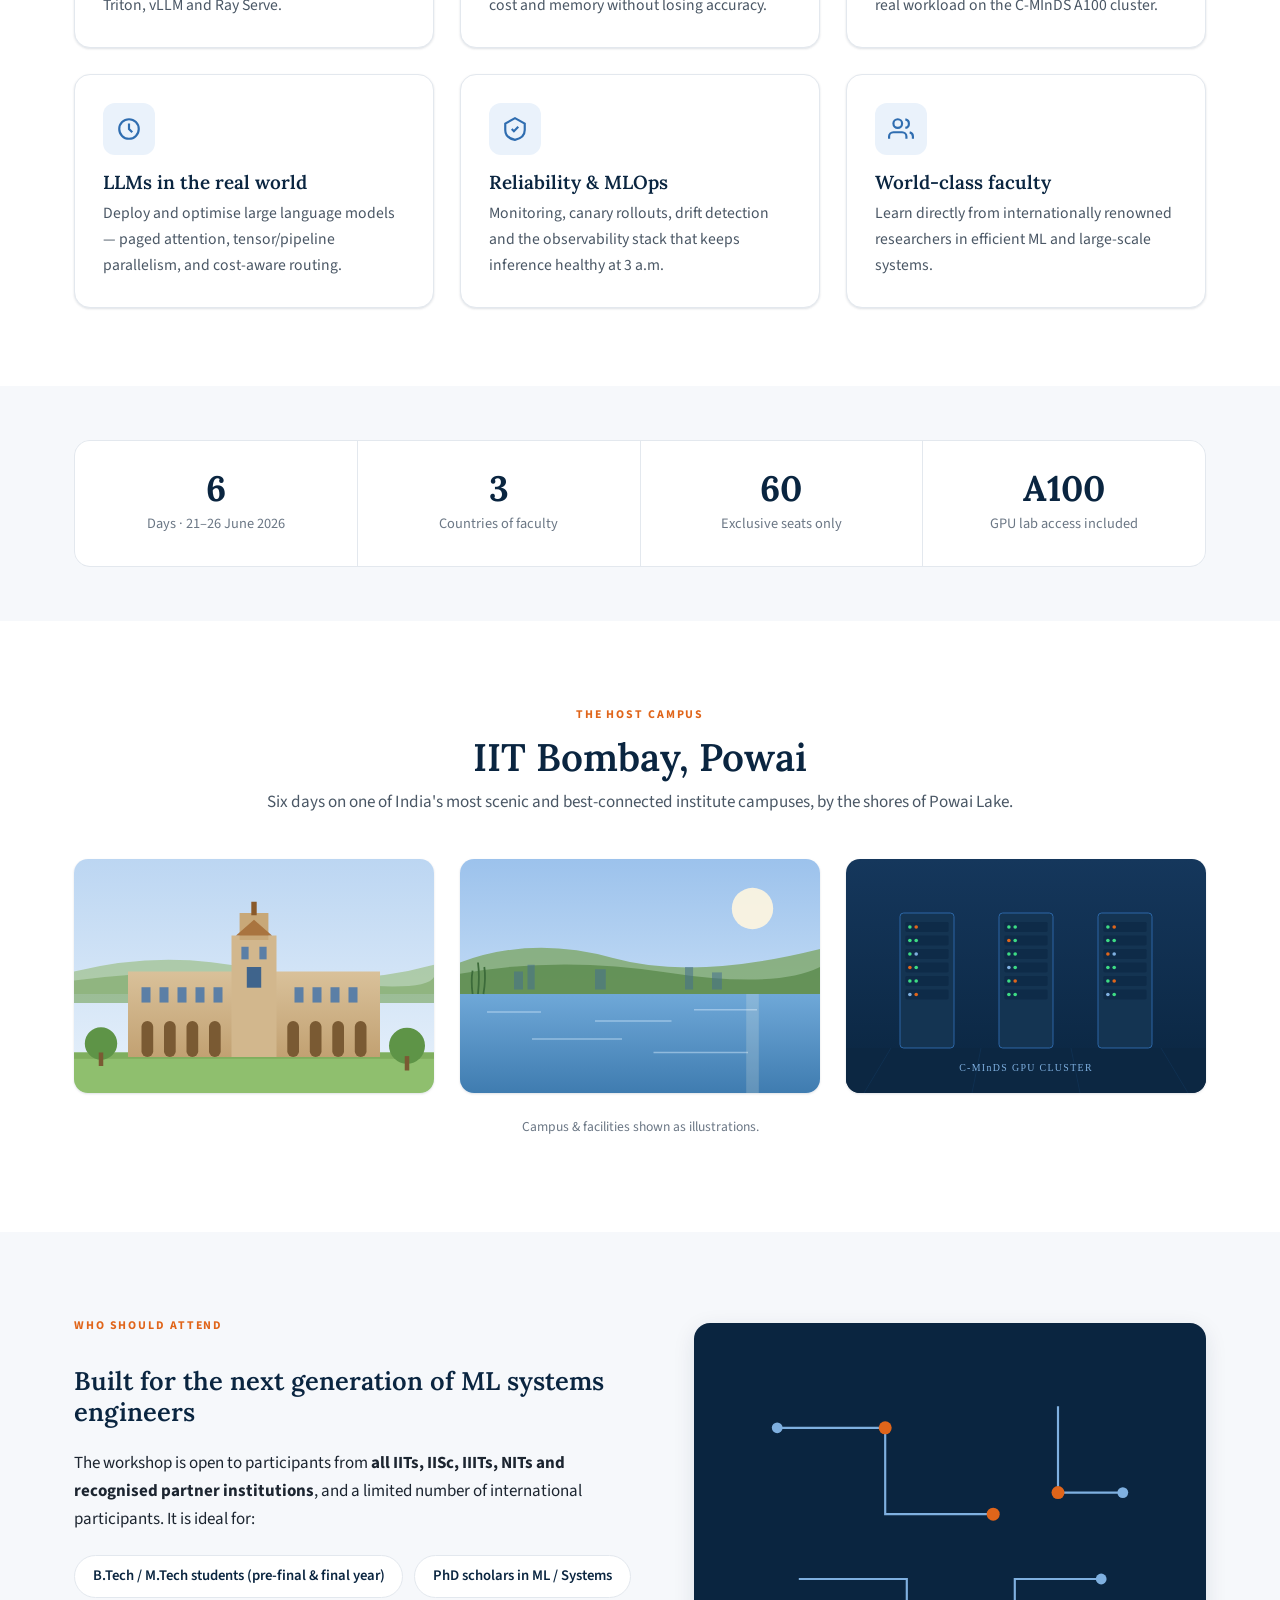
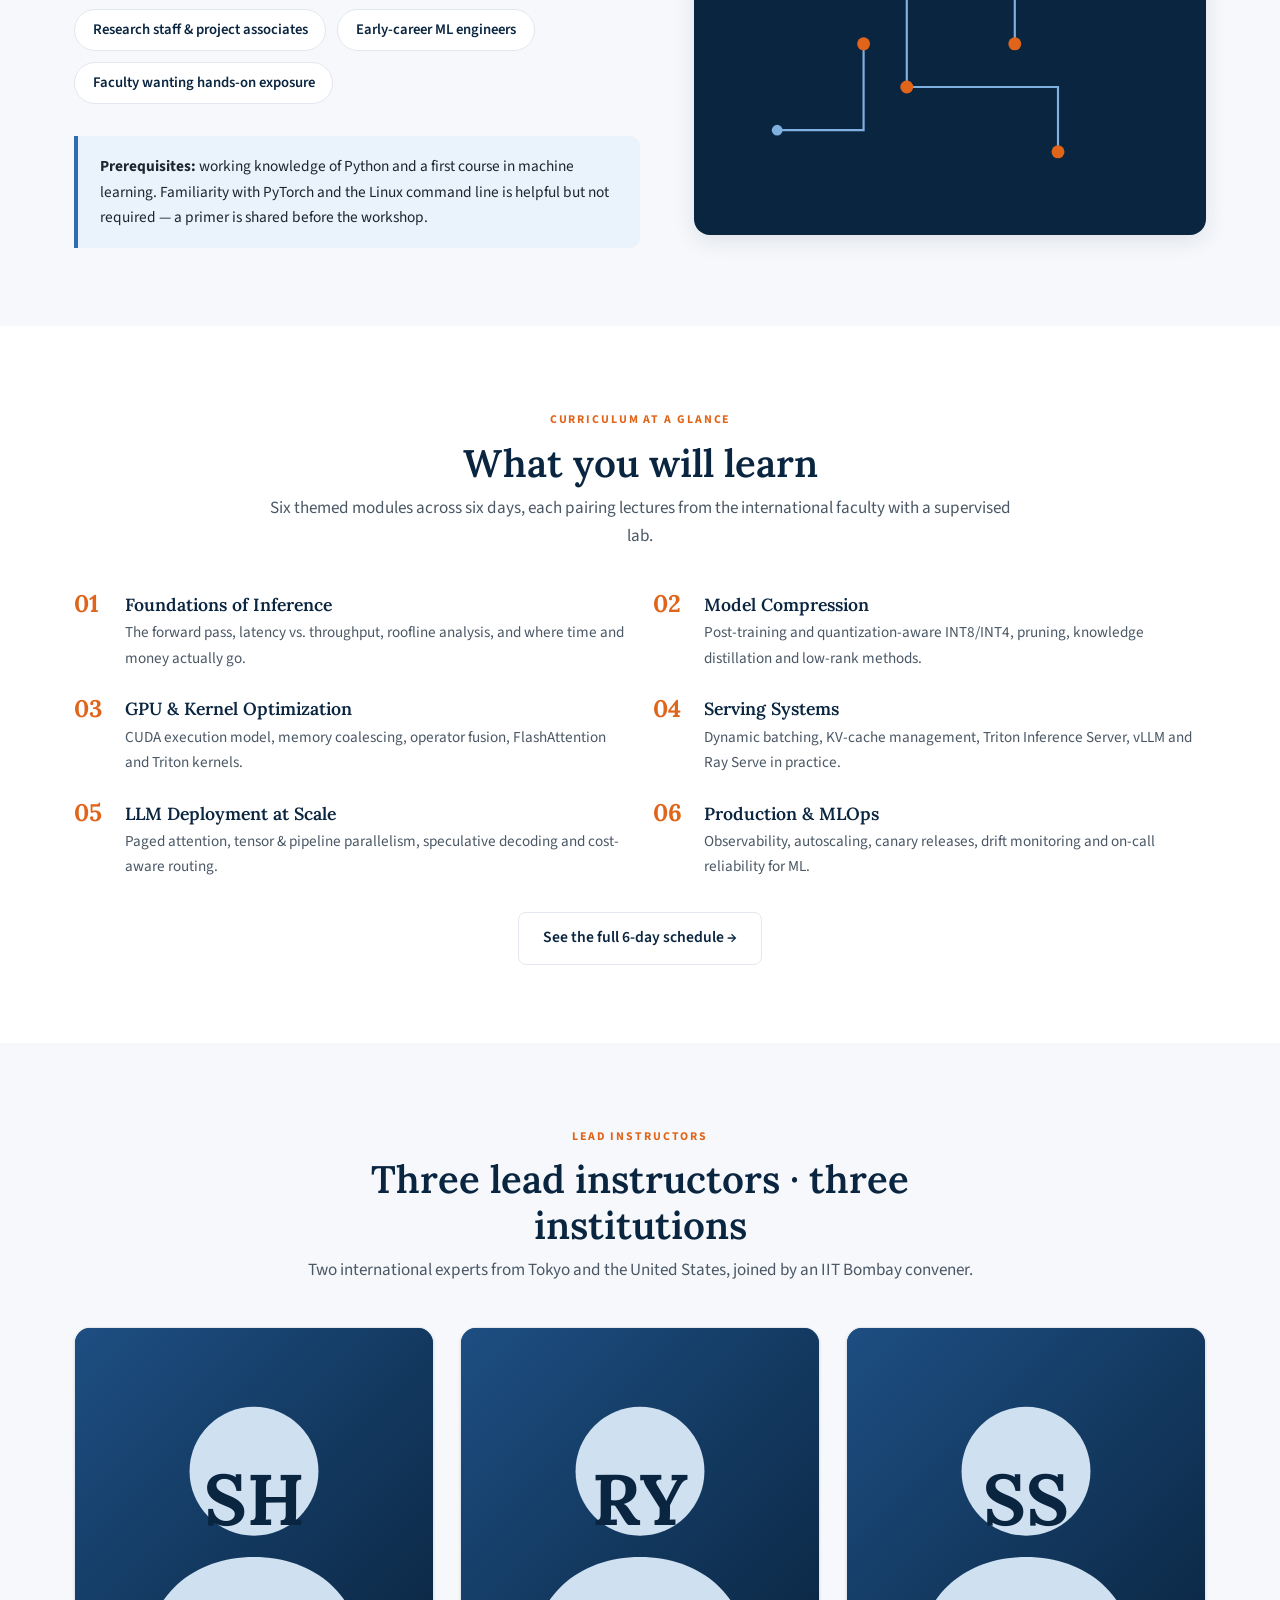
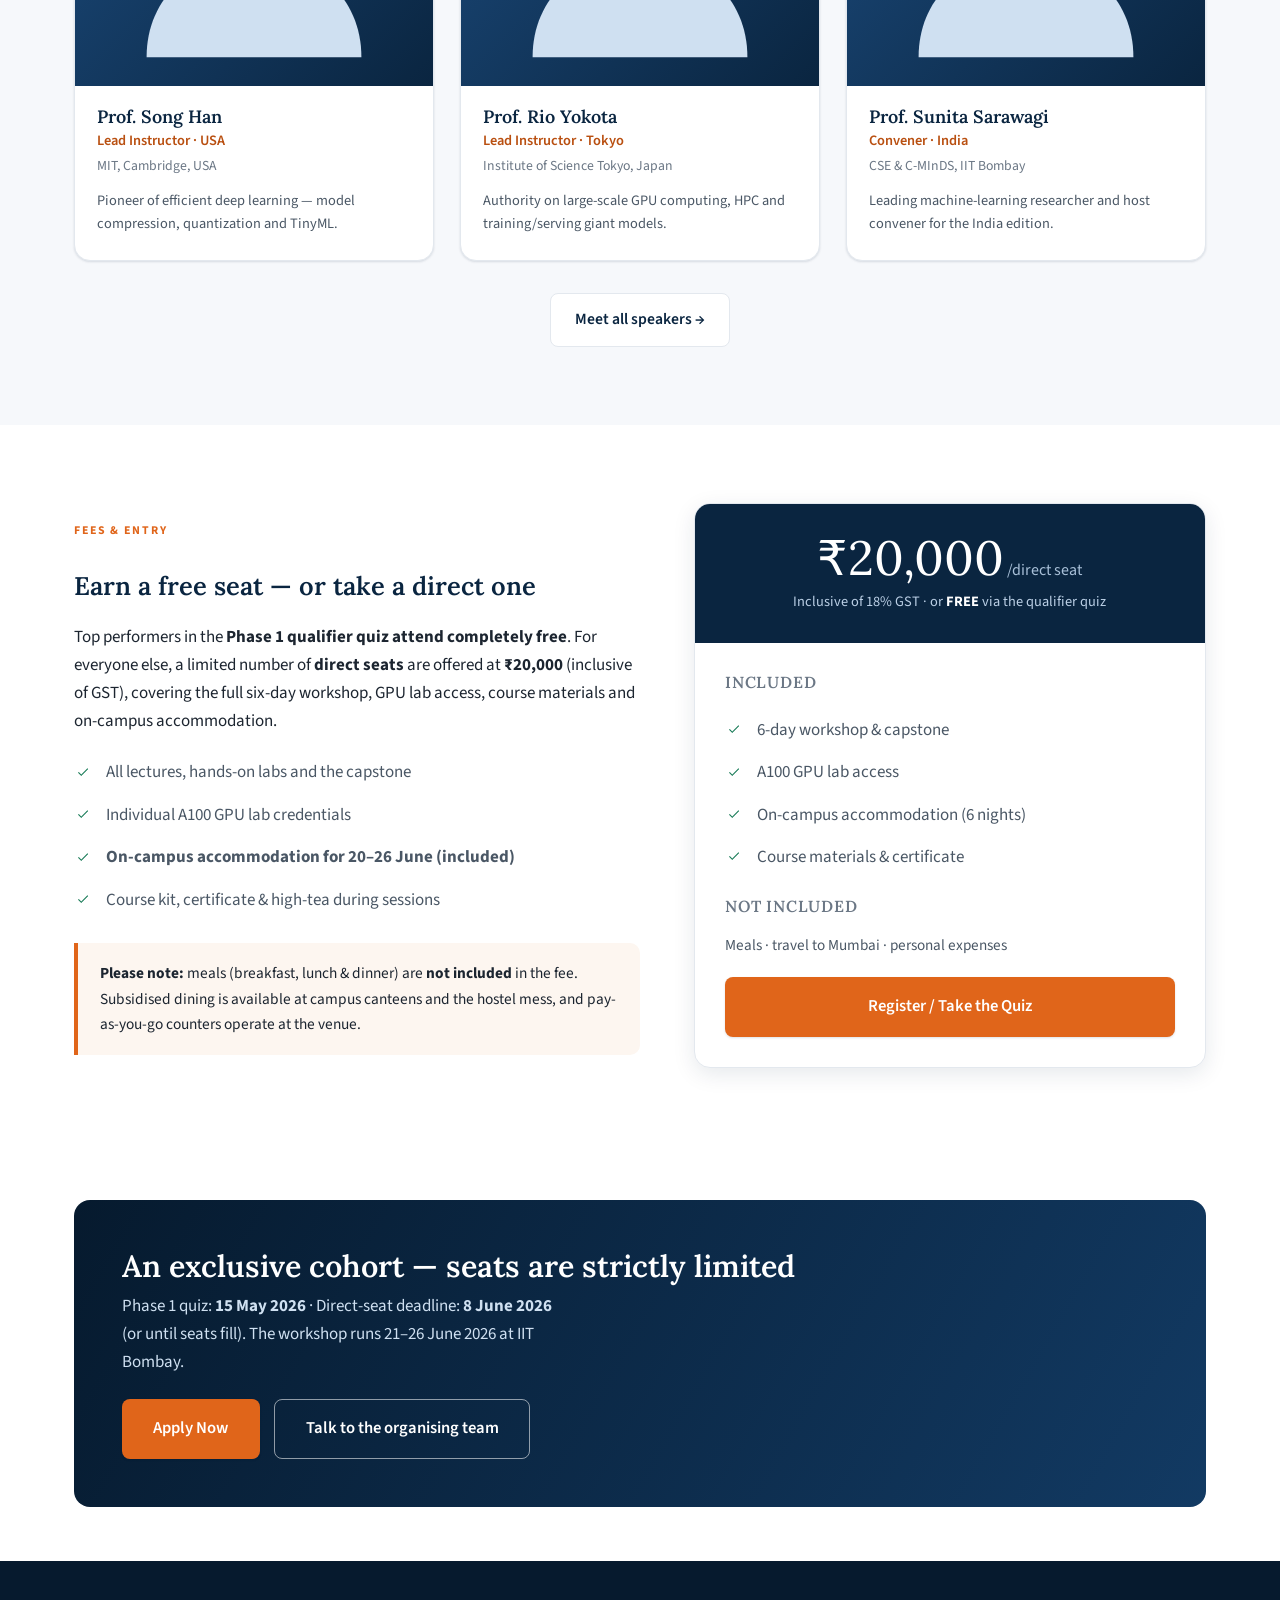
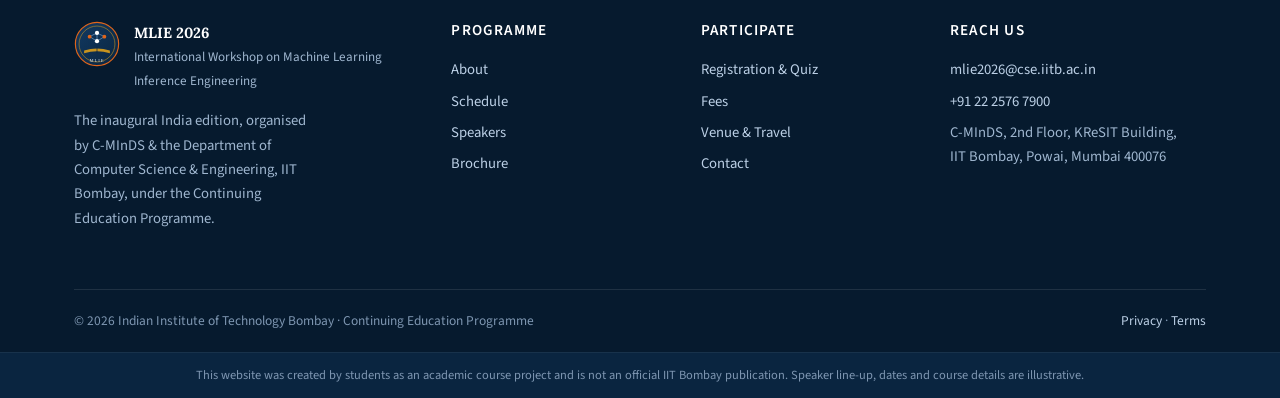
==== commit c4584b13: "Revamp to exclusive 6-day international workshop (21–26 June, ₹20,000/free) - Reframe as the first I" ====
--- a/index.html
+++ b/index.html
@@ -3,8 +3,8 @@
 <head>
 <meta charset="UTF-8" />
 <meta name="viewport" content="width=device-width, initial-scale=1.0" />
-<title>MLIE 2026 · Summer School on Machine Learning Inference Engineering — IIT Bombay</title>
-<meta name="description" content="A 3-day intensive summer school (22–24 June 2026) at IIT Bombay on Machine Learning Inference Engineering — model serving, quantization, GPU optimization and LLM deployment. Open to students and faculty across IITs and partner institutions." />
+<title>MLIE 2026 · International Workshop on Machine Learning Inference Engineering — IIT Bombay</title>
+<meta name="description" content="The first-ever India edition of the International Workshop on Machine Learning Inference Engineering — a 6-day exclusive programme (21–26 June 2026) at IIT Bombay, with lead instructors from Tokyo, the United States and IIT Bombay. Qualify free through the online quiz, or take one of the limited direct seats at ₹20,000." />
 <link rel="icon" href="assets/logo.svg" type="image/svg+xml" />
 <link rel="preconnect" href="https://fonts.googleapis.com" />
 <link rel="preconnect" href="https://fonts.gstatic.com" crossorigin />
@@ -17,9 +17,7 @@
 <div class="topbar">
   <div class="container">
     <div class="topbar__left">
-      <span>Centre for Machine Intelligence &amp; Data Science (C-MInDS)</span>
-      <span>·</span>
-      <span>Department of Computer Science &amp; Engineering</span>
+      <span>Centre for Machine Intelligence &amp; Data Science (C-MInDS)</span><span>·</span><span>Department of Computer Science &amp; Engineering</span>
     </div>
     <div class="topbar__links">
       <a href="mailto:mlie2026@cse.iitb.ac.in">mlie2026@cse.iitb.ac.in</a>
@@ -34,14 +32,9 @@
     <nav class="nav">
       <a class="brand" href="index.html" aria-label="MLIE 2026 home">
         <img src="assets/logo.svg" alt="MLIE 2026 emblem" />
-        <span class="brand__text">
-          <strong>MLIE&nbsp;2026</strong>
-          <span>Summer School · IIT Bombay</span>
-        </span>
+        <span class="brand__text"><strong>MLIE&nbsp;2026</strong><span>Int'l Workshop · IIT Bombay</span></span>
       </a>
-      <button class="nav__toggle" aria-label="Toggle menu" aria-expanded="false" aria-controls="nav-menu">
-        <span></span><span></span><span></span>
-      </button>
+      <button class="nav__toggle" aria-label="Toggle menu" aria-expanded="false" aria-controls="nav-menu"><span></span><span></span><span></span></button>
       <ul class="nav__menu" id="nav-menu">
         <li><a href="index.html" class="active">Home</a></li>
         <li><a href="about.html">About</a></li>
@@ -62,14 +55,14 @@
   <div class="hero__overlay"></div>
   <div class="container">
     <div class="hero__inner">
-      <span class="hero__badge">● Registrations open · Limited to 90 participants</span>
-      <h1>Summer School on Machine&nbsp;Learning Inference Engineering</h1>
-      <p class="hero__sub">A three-day, hands-on programme on taking machine-learning models from notebook to production — efficient serving, quantization, GPU kernel optimization and large-language-model deployment at scale.</p>
+      <span class="hero__badge">★ First time in India · Exclusive · Limited seats</span>
+      <h1>International Workshop on Machine&nbsp;Learning Inference Engineering</h1>
+      <p class="hero__sub">A six-day, invitation-grade programme on taking ML models to production at scale — taught by leading researchers from <strong>Tokyo</strong>, the <strong>United States</strong> and <strong>IIT Bombay</strong>. Hosted in India for the very first time.</p>
 
       <div class="hero__meta">
         <div class="m">
           <svg viewBox="0 0 24 24" fill="none" stroke="currentColor" stroke-width="2"><rect x="3" y="4" width="18" height="18" rx="2"/><path d="M16 2v4M8 2v4M3 10h18"/></svg>
-          <div><b>22–24 June 2026</b><span>Mon – Wed · 3 days</span></div>
+          <div><b>21–26 June 2026</b><span>Sun – Fri · 6 days</span></div>
         </div>
         <div class="m">
           <svg viewBox="0 0 24 24" fill="none" stroke="currentColor" stroke-width="2"><path d="M12 21s-7-5.2-7-11a7 7 0 0 1 14 0c0 5.8-7 11-7 11Z"/><circle cx="12" cy="10" r="2.5"/></svg>
@@ -77,20 +70,20 @@
         </div>
         <div class="m">
           <svg viewBox="0 0 24 24" fill="none" stroke="currentColor" stroke-width="2"><path d="M12 1v22M17 5H9.5a3.5 3.5 0 0 0 0 7h5a3.5 3.5 0 0 1 0 7H6"/></svg>
-          <div><b>₹8,000 fee</b><span>Accommodation included</span></div>
+          <div><b>₹20,000 direct · or FREE</b><span>Free seats via the qualifier quiz</span></div>
         </div>
         <div class="m">
-          <svg viewBox="0 0 24 24" fill="none" stroke="currentColor" stroke-width="2"><path d="M22 10v6M2 10l10-5 10 5-10 5z"/><path d="M6 12v5c0 1 3 3 6 3s6-2 6-3v-5"/></svg>
-          <div><b>Open to all IITs</b><span>&amp; partner institutions</span></div>
+          <svg viewBox="0 0 24 24" fill="none" stroke="currentColor" stroke-width="2"><circle cx="12" cy="12" r="10"/><path d="M2 12h20M12 2a15 15 0 0 1 0 20M12 2a15 15 0 0 0 0 20"/></svg>
+          <div><b>Global faculty</b><span>Tokyo · USA · IIT Bombay</span></div>
         </div>
       </div>
 
       <div class="hero__actions">
-        <a class="btn btn--primary btn--lg" href="registration.html">Register Now</a>
+        <a class="btn btn--primary btn--lg" href="registration.html">Register / Take the Quiz</a>
         <a class="btn btn--ghost btn--lg" href="brochure.html" target="_blank" rel="noopener">Download Brochure ↓</a>
       </div>
 
-      <div class="countdown" id="countdown" aria-label="Time remaining until the summer school begins">
+      <div class="countdown" id="countdown" aria-label="Time remaining until the workshop begins">
         <div class="unit"><b data-cd="d">–</b><span>Days</span></div>
         <div class="unit"><b data-cd="h">–</b><span>Hours</span></div>
         <div class="unit"><b data-cd="m">–</b><span>Minutes</span></div>
@@ -103,53 +96,90 @@
 <!-- ===== Strip ===== -->
 <div class="strip">
   <div class="container">
-    <span>Organised under the Continuing Education Programme (CEP)</span>
+    <span>Inaugural India edition · Continuing Education Programme (CEP)</span>
     <div class="strip__tags">
-      <span>C-MInDS</span><span>CSE</span><span>CMInDS GPU Cluster</span><span>National Supercomputing Mission</span>
+      <span>MIT</span><span>Institute of Science Tokyo</span><span>IIT Bombay</span><span>C-MInDS GPU Cluster</span>
     </div>
   </div>
 </div>
 
-<!-- ===== Intro / highlights ===== -->
+<!-- ===== First time in India ===== -->
+<section class="section">
+  <div class="container">
+    <div class="split">
+      <div>
+        <span class="eyebrow">A landmark first</span>
+        <h2>The inference-engineering workshop comes to India</h2>
+        <p class="lead">Run previously only abroad, this flagship workshop is being hosted in India for the first time — and IIT Bombay is the host.</p>
+        <p>Bringing together instructors who fly in from <strong>Tokyo and the United States</strong> alongside IIT Bombay faculty, MLIE 2026 is a deliberately small, intensive and exclusive cohort. Over six days you move from the fundamentals of how a model runs to deploying and optimising a production-grade large-language-model service of your own — on the C-MInDS A100 GPU cluster.</p>
+        <ul class="checklist">
+          <li>First India edition — internationally taught, hosted at IIT Bombay</li>
+          <li>Lead instructors from Tokyo, the USA and IIT Bombay</li>
+          <li>Exclusive cohort — seats are strictly limited</li>
+          <li>Two ways in: qualify free through the quiz, or take a direct seat</li>
+        </ul>
+        <a class="btn btn--navy mt-2" href="about.html">Read the full overview →</a>
+      </div>
+      <div class="split__media">
+        <object data="assets/campus-main.svg" type="image/svg+xml" aria-label="IIT Bombay Main Building" style="border-radius:16px;box-shadow:var(--shadow);width:100%"></object>
+        <div class="tag">
+          <svg width="30" height="30" viewBox="0 0 24 24" fill="none" stroke="#e0651a" stroke-width="2"><circle cx="12" cy="12" r="9"/><path d="M3 12h18M12 3a14 14 0 0 1 0 18M12 3a14 14 0 0 0 0 18"/></svg>
+          <div><b>India · 2026</b><br><span style="font-size:.82rem;color:var(--muted)">1st edition</span></div>
+        </div>
+      </div>
+    </div>
+  </div>
+</section>
+
+<!-- ===== Two-phase format ===== -->
+<section class="section section--navy">
+  <div class="container">
+    <div class="section-head center" style="margin-left:auto;margin-right:auto">
+      <span class="eyebrow">How it works</span>
+      <h2>A two-phase programme</h2>
+      <p style="color:#cfe0f1">Earn a fully-funded seat through the online qualifier, or reserve one of the limited direct seats.</p>
+    </div>
+    <div class="grid grid-2">
+      <div class="card" style="background:#0e2b48;border-color:#1d4e82">
+        <div class="ico" style="background:rgba(224,101,26,.18);color:#ffcfa8">①</div>
+        <h3 style="color:#fff">Phase 1 — Online Qualifier Quiz</h3>
+        <p style="color:#bcd0e6">A nationally open online quiz on ML and systems fundamentals, held on <strong style="color:#fff">15 May 2026</strong>. It is free to attempt. Top scorers earn a <strong style="color:#fff">fully-funded (free) seat</strong> at the workshop — fee fully waived.</p>
+        <ul class="checklist" style="margin-top:.8rem">
+          <li style="color:#bcd0e6">Open to all eligible students &amp; scholars</li>
+          <li style="color:#bcd0e6">Free to attempt · merit-based selection</li>
+          <li style="color:#bcd0e6">Qualifiers attend Phase 2 at no cost</li>
+        </ul>
+      </div>
+      <div class="card" style="background:#0e2b48;border-color:#1d4e82">
+        <div class="ico" style="background:rgba(127,176,224,.18);color:#9ec3ea">②</div>
+        <h3 style="color:#fff">Phase 2 — International Workshop</h3>
+        <p style="color:#bcd0e6">The six-day in-person workshop at IIT Bombay, <strong style="color:#fff">21–26 June 2026</strong>, with the international faculty. A limited number of <strong style="color:#fff">direct seats</strong> are available at <strong style="color:#fff">₹20,000</strong> for those who do not go through the quiz.</p>
+        <ul class="checklist" style="margin-top:.8rem">
+          <li style="color:#bcd0e6">6 days · lectures + GPU labs + capstone</li>
+          <li style="color:#bcd0e6">Direct seats limited &amp; first-come, first-served</li>
+          <li style="color:#bcd0e6">₹20,000 incl. GST · accommodation included</li>
+        </ul>
+      </div>
+    </div>
+    <div class="text-center mt-3"><a class="btn btn--primary btn--lg" href="registration.html">See both entry routes →</a></div>
+  </div>
+</section>
+
+<!-- ===== Highlights ===== -->
 <section class="section">
   <div class="container">
     <div class="section-head center">
-      <span class="eyebrow">Why this programme</span>
+      <span class="eyebrow">Why attend</span>
       <h2>Bridging the gap between training a model and shipping it</h2>
       <p>Most courses stop at model accuracy. MLIE 2026 begins where they end — the engineering discipline of running models reliably, cheaply and fast in production.</p>
     </div>
-
     <div class="grid grid-3">
-      <div class="card">
-        <div class="ico"><svg viewBox="0 0 24 24" fill="none" stroke="currentColor" stroke-width="2"><path d="M4 17l6-6-6-6M12 19h8"/></svg></div>
-        <h3>Production-grade serving</h3>
-        <p>Build low-latency inference services with batching, KV-caching and autoscaling using Triton, vLLM and Ray Serve.</p>
-      </div>
-      <div class="card">
-        <div class="ico"><svg viewBox="0 0 24 24" fill="none" stroke="currentColor" stroke-width="2"><path d="M3 3v18h18"/><path d="M7 14l3-4 3 3 4-6"/></svg></div>
-        <h3>Make models 10× cheaper</h3>
-        <p>Quantization (INT8/INT4), pruning, distillation and speculative decoding to slash cost and memory without losing accuracy.</p>
-      </div>
-      <div class="card">
-        <div class="ico"><svg viewBox="0 0 24 24" fill="none" stroke="currentColor" stroke-width="2"><rect x="4" y="4" width="16" height="16" rx="2"/><path d="M9 9h6v6H9z"/><path d="M9 1v3M15 1v3M9 20v3M15 20v3M1 9h3M1 15h3M20 9h3M20 15h3"/></svg></div>
-        <h3>Down to the GPU</h3>
-        <p>Understand memory hierarchies, CUDA streams and kernel fusion — and profile a real workload on the C-MInDS A100 cluster.</p>
-      </div>
-      <div class="card">
-        <div class="ico"><svg viewBox="0 0 24 24" fill="none" stroke="currentColor" stroke-width="2"><circle cx="12" cy="12" r="9"/><path d="M12 7v5l3 3"/></svg></div>
-        <h3>LLMs in the real world</h3>
-        <p>Deploy and optimise large language models — paged attention, tensor/pipeline parallelism, and cost-aware routing.</p>
-      </div>
-      <div class="card">
-        <div class="ico"><svg viewBox="0 0 24 24" fill="none" stroke="currentColor" stroke-width="2"><path d="M12 2 3 7v6c0 5 4 8 9 9 5-1 9-4 9-9V7z"/><path d="M9 12l2 2 4-4"/></svg></div>
-        <h3>Reliability &amp; MLOps</h3>
-        <p>Monitoring, canary rollouts, drift detection and the observability stack that keeps inference healthy at 3 a.m.</p>
-      </div>
-      <div class="card">
-        <div class="ico"><svg viewBox="0 0 24 24" fill="none" stroke="currentColor" stroke-width="2"><path d="M17 21v-2a4 4 0 0 0-4-4H5a4 4 0 0 0-4 4v2"/><circle cx="9" cy="7" r="4"/><path d="M23 21v-2a4 4 0 0 0-3-3.87M16 3.13A4 4 0 0 1 16 11"/></svg></div>
-        <h3>Learn from practitioners</h3>
-        <p>Faculty from IIT Bombay alongside engineers who run inference at production scale in industry.</p>
-      </div>
+      <div class="card"><div class="ico"><svg viewBox="0 0 24 24" fill="none" stroke="currentColor" stroke-width="2"><path d="M4 17l6-6-6-6M12 19h8"/></svg></div><h3>Production-grade serving</h3><p>Build low-latency inference services with batching, KV-caching and autoscaling using Triton, vLLM and Ray Serve.</p></div>
+      <div class="card"><div class="ico"><svg viewBox="0 0 24 24" fill="none" stroke="currentColor" stroke-width="2"><path d="M3 3v18h18"/><path d="M7 14l3-4 3 3 4-6"/></svg></div><h3>Make models 10× cheaper</h3><p>Quantization (INT8/INT4), pruning, distillation and speculative decoding to slash cost and memory without losing accuracy.</p></div>
+      <div class="card"><div class="ico"><svg viewBox="0 0 24 24" fill="none" stroke="currentColor" stroke-width="2"><rect x="4" y="4" width="16" height="16" rx="2"/><path d="M9 9h6v6H9z"/><path d="M9 1v3M15 1v3M9 20v3M15 20v3M1 9h3M1 15h3M20 9h3M20 15h3"/></svg></div><h3>Down to the GPU</h3><p>Understand memory hierarchies, CUDA streams and kernel fusion — and profile a real workload on the C-MInDS A100 cluster.</p></div>
+      <div class="card"><div class="ico"><svg viewBox="0 0 24 24" fill="none" stroke="currentColor" stroke-width="2"><circle cx="12" cy="12" r="9"/><path d="M12 7v5l3 3"/></svg></div><h3>LLMs in the real world</h3><p>Deploy and optimise large language models — paged attention, tensor/pipeline parallelism, and cost-aware routing.</p></div>
+      <div class="card"><div class="ico"><svg viewBox="0 0 24 24" fill="none" stroke="currentColor" stroke-width="2"><path d="M12 2 3 7v6c0 5 4 8 9 9 5-1 9-4 9-9V7z"/><path d="M9 12l2 2 4-4"/></svg></div><h3>Reliability &amp; MLOps</h3><p>Monitoring, canary rollouts, drift detection and the observability stack that keeps inference healthy at 3 a.m.</p></div>
+      <div class="card"><div class="ico"><svg viewBox="0 0 24 24" fill="none" stroke="currentColor" stroke-width="2"><path d="M17 21v-2a4 4 0 0 0-4-4H5a4 4 0 0 0-4 4v2"/><circle cx="9" cy="7" r="4"/><path d="M23 21v-2a4 4 0 0 0-3-3.87M16 3.13A4 4 0 0 1 16 11"/></svg></div><h3>World-class faculty</h3><p>Learn directly from internationally renowned researchers in efficient ML and large-scale systems.</p></div>
     </div>
   </div>
 </section>
@@ -158,39 +188,28 @@
 <section class="section--tight section--alt">
   <div class="container">
     <div class="stats">
-      <div class="stat"><b>3</b><span>Days · 22–24 June 2026</span></div>
-      <div class="stat"><b>18+</b><span>Lectures &amp; hands-on labs</span></div>
-      <div class="stat"><b>90</b><span>Seats across all IITs</span></div>
+      <div class="stat"><b>6</b><span>Days · 21–26 June 2026</span></div>
+      <div class="stat"><b>3</b><span>Countries of faculty</span></div>
+      <div class="stat"><b>60</b><span>Exclusive seats only</span></div>
       <div class="stat"><b>A100</b><span>GPU lab access included</span></div>
     </div>
   </div>
 </section>
 
-<!-- ===== About split ===== -->
-<section class="section">
-  <div class="container">
-    <div class="split">
-      <div>
-        <span class="eyebrow">About the summer school</span>
-        <h2>An intensive, lab-driven introduction to inference engineering</h2>
-        <p class="lead">Modern AI is bottlenecked not by training, but by the cost and latency of serving models to millions of users. MLIE 2026 is designed for students and early-career engineers who want to master that craft.</p>
-        <p>Over three days you will move from first principles — what actually happens when a model runs a forward pass — to deploying an optimised large-language-model endpoint of your own. Mornings are lecture-led; afternoons are spent in supervised hands-on labs on the C-MInDS GPU cluster. The school concludes with a mini-capstone where teams optimise a given model and compete on a shared latency–throughput–cost leaderboard.</p>
-        <ul class="checklist">
-          <li>Designed and delivered by IIT Bombay faculty and invited industry engineers</li>
-          <li>Every participant receives individual access to A100 GPU lab instances</li>
-          <li>Certificate of completion issued under the Continuing Education Programme</li>
-          <li>No prior systems background assumed — only comfort with Python and basic ML</li>
-        </ul>
-        <a class="btn btn--navy mt-2" href="about.html">Read the full course outline →</a>
-      </div>
-      <div class="split__media">
-        <object data="assets/hero.svg" type="image/svg+xml" aria-label="IIT Bombay campus" style="border-radius:16px;box-shadow:var(--shadow);width:100%"></object>
-        <div class="tag">
-          <svg width="34" height="34" viewBox="0 0 24 24" fill="none" stroke="#e0651a" stroke-width="2"><path d="M22 10v6M2 10l10-5 10 5-10 5z"/><path d="M6 12v5c0 1 3 3 6 3s6-2 6-3v-5"/></svg>
-          <div><b>Certificate</b><br><span style="font-size:.82rem;color:var(--muted)">CEP, IIT Bombay</span></div>
-        </div>
-      </div>
-    </div>
+<!-- ===== Gallery ===== -->
+<section class="section">
+  <div class="container">
+    <div class="section-head center">
+      <span class="eyebrow">The host campus</span>
+      <h2>IIT Bombay, Powai</h2>
+      <p>Six days on one of India's most scenic and best-connected institute campuses, by the shores of Powai Lake.</p>
+    </div>
+    <div class="grid grid-3">
+      <div class="split__media"><object data="assets/campus-main.svg" type="image/svg+xml" aria-label="IIT Bombay Main Building" style="border-radius:14px;box-shadow:var(--shadow-sm);width:100%"></object></div>
+      <div class="split__media"><object data="assets/campus-lake.svg" type="image/svg+xml" aria-label="Powai Lake" style="border-radius:14px;box-shadow:var(--shadow-sm);width:100%"></object></div>
+      <div class="split__media"><object data="assets/campus-lab.svg" type="image/svg+xml" aria-label="C-MInDS GPU cluster" style="border-radius:14px;box-shadow:var(--shadow-sm);width:100%"></object></div>
+    </div>
+    <p class="text-center" style="color:var(--muted);font-size:.85rem;margin-top:14px">Campus &amp; facilities shown as illustrations.</p>
   </div>
 </section>
 
@@ -198,13 +217,11 @@
 <section class="section section--alt">
   <div class="container">
     <div class="split">
-      <div class="split__media" style="order:2">
-        <img src="assets/circuit.svg" alt="" style="background:var(--navy);border-radius:16px;padding:40px;box-shadow:var(--shadow)" />
-      </div>
+      <div class="split__media" style="order:2"><img src="assets/circuit.svg" alt="" style="background:var(--navy);border-radius:16px;padding:40px;box-shadow:var(--shadow)" /></div>
       <div style="order:1">
         <span class="eyebrow">Who should attend</span>
         <h2>Built for the next generation of ML systems engineers</h2>
-        <p>The programme is open to participants from <strong>all IITs, IISc, IIITs, NITs and recognised partner institutions</strong>. It is ideal for:</p>
+        <p>The workshop is open to participants from <strong>all IITs, IISc, IIITs, NITs and recognised partner institutions</strong>, and a limited number of international participants. It is ideal for:</p>
         <div class="pills mt-2">
           <span class="pill">B.Tech / M.Tech students (pre-final &amp; final year)</span>
           <span class="pill">PhD scholars in ML / Systems</span>
@@ -212,22 +229,16 @@
           <span class="pill">Early-career ML engineers</span>
           <span class="pill">Faculty wanting hands-on exposure</span>
         </div>
-        <div class="callout info mt-3">
-          <p><strong>Prerequisites:</strong> working knowledge of Python and a first course in machine learning. Familiarity with PyTorch and the Linux command line is helpful but not required — a primer is shared before the school.</p>
-        </div>
-      </div>
-    </div>
-  </div>
-</section>
-
-<!-- ===== Topics preview ===== -->
-<section class="section">
-  <div class="container">
-    <div class="section-head center">
-      <span class="eyebrow">Curriculum at a glance</span>
-      <h2>What you will learn</h2>
-      <p>Six themed modules spread across three days, each pairing a lecture with a supervised lab.</p>
-    </div>
+        <div class="callout info mt-3"><p><strong>Prerequisites:</strong> working knowledge of Python and a first course in machine learning. Familiarity with PyTorch and the Linux command line is helpful but not required — a primer is shared before the workshop.</p></div>
+      </div>
+    </div>
+  </div>
+</section>
+
+<!-- ===== Topics ===== -->
+<section class="section">
+  <div class="container">
+    <div class="section-head center"><span class="eyebrow">Curriculum at a glance</span><h2>What you will learn</h2><p>Six themed modules across six days, each pairing lectures from the international faculty with a supervised lab.</p></div>
     <div class="grid grid-2">
       <div class="topic"><span class="num">01</span><div><h3>Foundations of Inference</h3><p>The forward pass, latency vs. throughput, roofline analysis, and where time and money actually go.</p></div></div>
       <div class="topic"><span class="num">02</span><div><h3>Model Compression</h3><p>Post-training and quantization-aware INT8/INT4, pruning, knowledge distillation and low-rank methods.</p></div></div>
@@ -236,60 +247,26 @@
       <div class="topic"><span class="num">05</span><div><h3>LLM Deployment at Scale</h3><p>Paged attention, tensor &amp; pipeline parallelism, speculative decoding and cost-aware routing.</p></div></div>
       <div class="topic"><span class="num">06</span><div><h3>Production &amp; MLOps</h3><p>Observability, autoscaling, canary releases, drift monitoring and on-call reliability for ML.</p></div></div>
     </div>
-    <div class="text-center mt-3">
-      <a class="btn btn--outline" href="schedule.html">See the full 3-day schedule →</a>
-    </div>
+    <div class="text-center mt-3"><a class="btn btn--outline" href="schedule.html">See the full 6-day schedule →</a></div>
   </div>
 </section>
 
 <!-- ===== Speakers teaser ===== -->
 <section class="section section--alt">
   <div class="container">
-    <div class="section-head center">
-      <span class="eyebrow">Faculty &amp; invited speakers</span>
-      <h2>Learn from those who build and study these systems</h2>
-      <p>A blend of IIT Bombay faculty in machine learning and systems, with invited engineers from industry.</p>
-    </div>
-    <div class="grid grid-4">
+    <div class="section-head center"><span class="eyebrow">Lead instructors</span><h2>Three lead instructors · three institutions</h2><p>Two international experts from Tokyo and the United States, joined by an IIT Bombay convener.</p></div>
+    <div class="grid grid-3">
       <div class="speaker">
-        <div class="speaker__photo">
-          <svg viewBox="0 0 100 100"><defs><linearGradient id="a1" x1="0" y1="0" x2="1" y2="1"><stop offset="0" stop-color="#1d4e82"/><stop offset="1" stop-color="#0a2540"/></linearGradient></defs><rect width="100" height="100" fill="url(#a1)"/><circle cx="50" cy="40" r="18" fill="#cfe0f1"/><path d="M20 92c0-17 13-28 30-28s30 11 30 28z" fill="#cfe0f1"/><text x="50" y="54" text-anchor="middle" font-family="Lora,serif" font-size="20" fill="#0a2540" font-weight="700">SS</text></svg>
-        </div>
-        <div class="speaker__body">
-          <h3>Prof. Sunita Sarawagi</h3>
-          <div class="speaker__role">Convener</div>
-          <div class="speaker__aff">CSE &amp; C-MInDS, IIT Bombay</div>
-        </div>
+        <div class="speaker__photo"><svg viewBox="0 0 100 100"><defs><linearGradient id="a1" x1="0" y1="0" x2="1" y2="1"><stop offset="0" stop-color="#1d4e82"/><stop offset="1" stop-color="#0a2540"/></linearGradient></defs><rect width="100" height="100" fill="url(#a1)"/><circle cx="50" cy="40" r="18" fill="#cfe0f1"/><path d="M20 92c0-17 13-28 30-28s30 11 30 28z" fill="#cfe0f1"/><text x="50" y="55" text-anchor="middle" font-family="Lora,serif" font-size="20" fill="#0a2540" font-weight="700">SH</text></svg></div>
+        <div class="speaker__body"><h3>Prof. Song Han</h3><div class="speaker__role">Lead Instructor · USA</div><div class="speaker__aff">MIT, Cambridge, USA</div><p>Pioneer of efficient deep learning — model compression, quantization and TinyML.</p></div>
       </div>
       <div class="speaker">
-        <div class="speaker__photo">
-          <svg viewBox="0 0 100 100"><rect width="100" height="100" fill="url(#a1)"/><circle cx="50" cy="40" r="18" fill="#cfe0f1"/><path d="M20 92c0-17 13-28 30-28s30 11 30 28z" fill="#cfe0f1"/><text x="50" y="54" text-anchor="middle" font-family="Lora,serif" font-size="20" fill="#0a2540" font-weight="700">PJ</text></svg>
-        </div>
-        <div class="speaker__body">
-          <h3>Prof. Preethi Jyothi</h3>
-          <div class="speaker__role">Co-Convener</div>
-          <div class="speaker__aff">CSE, IIT Bombay</div>
-        </div>
+        <div class="speaker__photo"><svg viewBox="0 0 100 100"><rect width="100" height="100" fill="url(#a1)"/><circle cx="50" cy="40" r="18" fill="#cfe0f1"/><path d="M20 92c0-17 13-28 30-28s30 11 30 28z" fill="#cfe0f1"/><text x="50" y="55" text-anchor="middle" font-family="Lora,serif" font-size="20" fill="#0a2540" font-weight="700">RY</text></svg></div>
+        <div class="speaker__body"><h3>Prof. Rio Yokota</h3><div class="speaker__role">Lead Instructor · Tokyo</div><div class="speaker__aff">Institute of Science Tokyo, Japan</div><p>Authority on large-scale GPU computing, HPC and training/serving giant models.</p></div>
       </div>
       <div class="speaker">
-        <div class="speaker__photo">
-          <svg viewBox="0 0 100 100"><rect width="100" height="100" fill="url(#a1)"/><circle cx="50" cy="40" r="18" fill="#cfe0f1"/><path d="M20 92c0-17 13-28 30-28s30 11 30 28z" fill="#cfe0f1"/><text x="50" y="54" text-anchor="middle" font-family="Lora,serif" font-size="20" fill="#0a2540" font-weight="700">PK</text></svg>
-        </div>
-        <div class="speaker__body">
-          <h3>Prof. Purushottam Kulkarni</h3>
-          <div class="speaker__role">Systems track</div>
-          <div class="speaker__aff">CSE, IIT Bombay</div>
-        </div>
-      </div>
-      <div class="speaker">
-        <div class="speaker__photo">
-          <svg viewBox="0 0 100 100"><rect width="100" height="100" fill="url(#a1)"/><circle cx="50" cy="40" r="18" fill="#cfe0f1"/><path d="M20 92c0-17 13-28 30-28s30 11 30 28z" fill="#cfe0f1"/><text x="50" y="54" text-anchor="middle" font-family="Lora,serif" font-size="20" fill="#0a2540" font-weight="700">AD</text></svg>
-        </div>
-        <div class="speaker__body">
-          <h3>Prof. Abir De</h3>
-          <div class="speaker__role">ML track</div>
-          <div class="speaker__aff">CSE, IIT Bombay</div>
-        </div>
+        <div class="speaker__photo"><svg viewBox="0 0 100 100"><rect width="100" height="100" fill="url(#a1)"/><circle cx="50" cy="40" r="18" fill="#cfe0f1"/><path d="M20 92c0-17 13-28 30-28s30 11 30 28z" fill="#cfe0f1"/><text x="50" y="55" text-anchor="middle" font-family="Lora,serif" font-size="20" fill="#0a2540" font-weight="700">SS</text></svg></div>
+        <div class="speaker__body"><h3>Prof. Sunita Sarawagi</h3><div class="speaker__role">Convener · India</div><div class="speaker__aff">CSE &amp; C-MInDS, IIT Bombay</div><p>Leading machine-learning researcher and host convener for the India edition.</p></div>
       </div>
     </div>
     <div class="text-center mt-3"><a class="btn btn--outline" href="speakers.html">Meet all speakers →</a></div>
@@ -301,36 +278,34 @@
   <div class="container">
     <div class="split">
       <div>
-        <span class="eyebrow">Fees &amp; what's included</span>
-        <h2>One flat fee. No hidden costs.</h2>
-        <p>A single registration fee of <strong>₹8,000</strong> (inclusive of GST) covers the entire three-day programme, GPU lab access, course materials and on-campus accommodation.</p>
+        <span class="eyebrow">Fees &amp; entry</span>
+        <h2>Earn a free seat — or take a direct one</h2>
+        <p>Top performers in the <strong>Phase 1 qualifier quiz attend completely free</strong>. For everyone else, a limited number of <strong>direct seats</strong> are offered at <strong>₹20,000</strong> (inclusive of GST), covering the full six-day workshop, GPU lab access, course materials and on-campus accommodation.</p>
         <ul class="checklist">
           <li>All lectures, hands-on labs and the capstone</li>
           <li>Individual A100 GPU lab credentials</li>
-          <li><strong>On-campus accommodation for 22–24 June (included)</strong></li>
+          <li><strong>On-campus accommodation for 20–26 June (included)</strong></li>
           <li>Course kit, certificate &amp; high-tea during sessions</li>
         </ul>
-        <div class="callout mt-2">
-          <p><strong>Please note:</strong> meals (breakfast, lunch &amp; dinner) are <strong>not included</strong> in the fee. Subsidised dining is available at campus canteens and the hostel mess, and pay-as-you-go counters operate at the venue.</p>
-        </div>
+        <div class="callout mt-2"><p><strong>Please note:</strong> meals (breakfast, lunch &amp; dinner) are <strong>not included</strong> in the fee. Subsidised dining is available at campus canteens and the hostel mess, and pay-as-you-go counters operate at the venue.</p></div>
       </div>
       <div>
         <div class="price">
           <div class="price__head">
-            <div class="amt">₹8,000<small> /participant</small></div>
-            <p>Inclusive of 18% GST · Same fee for all participants</p>
+            <div class="amt">₹20,000<small> /direct seat</small></div>
+            <p>Inclusive of 18% GST · or <strong style="color:#fff">FREE</strong> via the qualifier quiz</p>
           </div>
           <div class="price__body">
             <h4>Included</h4>
             <ul class="checklist" style="margin-bottom:1.2rem">
-              <li>3-day programme &amp; capstone</li>
+              <li>6-day workshop &amp; capstone</li>
               <li>A100 GPU lab access</li>
-              <li>On-campus accommodation (3 nights)</li>
+              <li>On-campus accommodation (6 nights)</li>
               <li>Course materials &amp; certificate</li>
             </ul>
             <h4>Not included</h4>
             <p style="color:var(--slate);font-size:.95rem;margin:0 0 1.2rem">Meals · travel to Mumbai · personal expenses</p>
-            <a class="btn btn--primary btn--lg" href="registration.html" style="width:100%;justify-content:center">Register for ₹8,000</a>
+            <a class="btn btn--primary btn--lg" href="registration.html" style="width:100%;justify-content:center">Register / Take the Quiz</a>
           </div>
         </div>
       </div>
@@ -342,8 +317,8 @@
 <section class="section section--tight">
   <div class="container">
     <div class="cta-band">
-      <h2>Seats are limited to 90 participants</h2>
-      <p>Registration closes on <strong>8 June 2026</strong> or when seats are filled, whichever is earlier. Selection is on a first-come, first-served basis with a short statement of interest.</p>
+      <h2>An exclusive cohort — seats are strictly limited</h2>
+      <p>Phase 1 quiz: <strong>15 May 2026</strong> · Direct-seat deadline: <strong>8 June 2026</strong> (or until seats fill). The workshop runs 21–26 June 2026 at IIT Bombay.</p>
       <div class="actions">
         <a class="btn btn--primary btn--lg" href="registration.html">Apply Now</a>
         <a class="btn btn--ghost btn--lg" href="contact.html">Talk to the organising team</a>
@@ -357,44 +332,19 @@
   <div class="container">
     <div class="footer-grid">
       <div>
-        <div class="footer-brand">
-          <img src="assets/logo.svg" alt="MLIE 2026" />
-          <div>
-            <strong>MLIE 2026</strong>
-            <span>Summer School on Machine Learning Inference Engineering</span>
-          </div>
-        </div>
-        <p style="max-width:34ch">Organised by C-MInDS &amp; the Department of Computer Science &amp; Engineering, IIT Bombay, under the Continuing Education Programme.</p>
-      </div>
-      <div>
-        <h4>Programme</h4>
-        <a href="about.html">About</a>
-        <a href="schedule.html">Schedule</a>
-        <a href="speakers.html">Speakers</a>
-        <a href="brochure.html">Brochure</a>
-      </div>
-      <div>
-        <h4>Participate</h4>
-        <a href="registration.html">Registration</a>
-        <a href="registration.html#fees">Fees</a>
-        <a href="venue.html">Venue &amp; Travel</a>
-        <a href="contact.html">Contact</a>
-      </div>
-      <div>
-        <h4>Reach us</h4>
-        <a href="mailto:mlie2026@cse.iitb.ac.in">mlie2026@cse.iitb.ac.in</a>
-        <a href="tel:+912225767900">+91 22 2576 7900</a>
-        <span style="color:#9fb6cf;display:block;padding:.22rem 0">C-MInDS, 2nd Floor, KReSIT Building,<br>IIT Bombay, Powai, Mumbai 400076</span>
-      </div>
+        <div class="footer-brand"><img src="assets/logo.svg" alt="MLIE 2026" /><div><strong>MLIE 2026</strong><span>International Workshop on Machine Learning Inference Engineering</span></div></div>
+        <p style="max-width:34ch">The inaugural India edition, organised by C-MInDS &amp; the Department of Computer Science &amp; Engineering, IIT Bombay, under the Continuing Education Programme.</p>
+      </div>
+      <div><h4>Programme</h4><a href="about.html">About</a><a href="schedule.html">Schedule</a><a href="speakers.html">Speakers</a><a href="brochure.html">Brochure</a></div>
+      <div><h4>Participate</h4><a href="registration.html">Registration &amp; Quiz</a><a href="registration.html#fees">Fees</a><a href="venue.html">Venue &amp; Travel</a><a href="contact.html">Contact</a></div>
+      <div><h4>Reach us</h4><a href="mailto:mlie2026@cse.iitb.ac.in">mlie2026@cse.iitb.ac.in</a><a href="tel:+912225767900">+91 22 2576 7900</a><span style="color:#9fb6cf;display:block;padding:.22rem 0">C-MInDS, 2nd Floor, KReSIT Building,<br>IIT Bombay, Powai, Mumbai 400076</span></div>
     </div>
     <div class="footer-bottom">
       <span>© <span id="yr">2026</span> Indian Institute of Technology Bombay · Continuing Education Programme</span>
       <span><a href="#" style="display:inline">Privacy</a> · <a href="#" style="display:inline">Terms</a></span>
     </div>
   </div>
-  <div class="footer-disclaimer">
-    This website was created by students as an academic course project and is not an official IIT Bombay publication. Course details are illustrative.
-  </div>
+  <div class="footer-disclaimer">This website was created by students as an academic course project and is not an official IIT Bombay publication. Speaker line-up, dates and course details are illustrative.</div>
 </footer>
 
 <script src="js/main.js"></script>
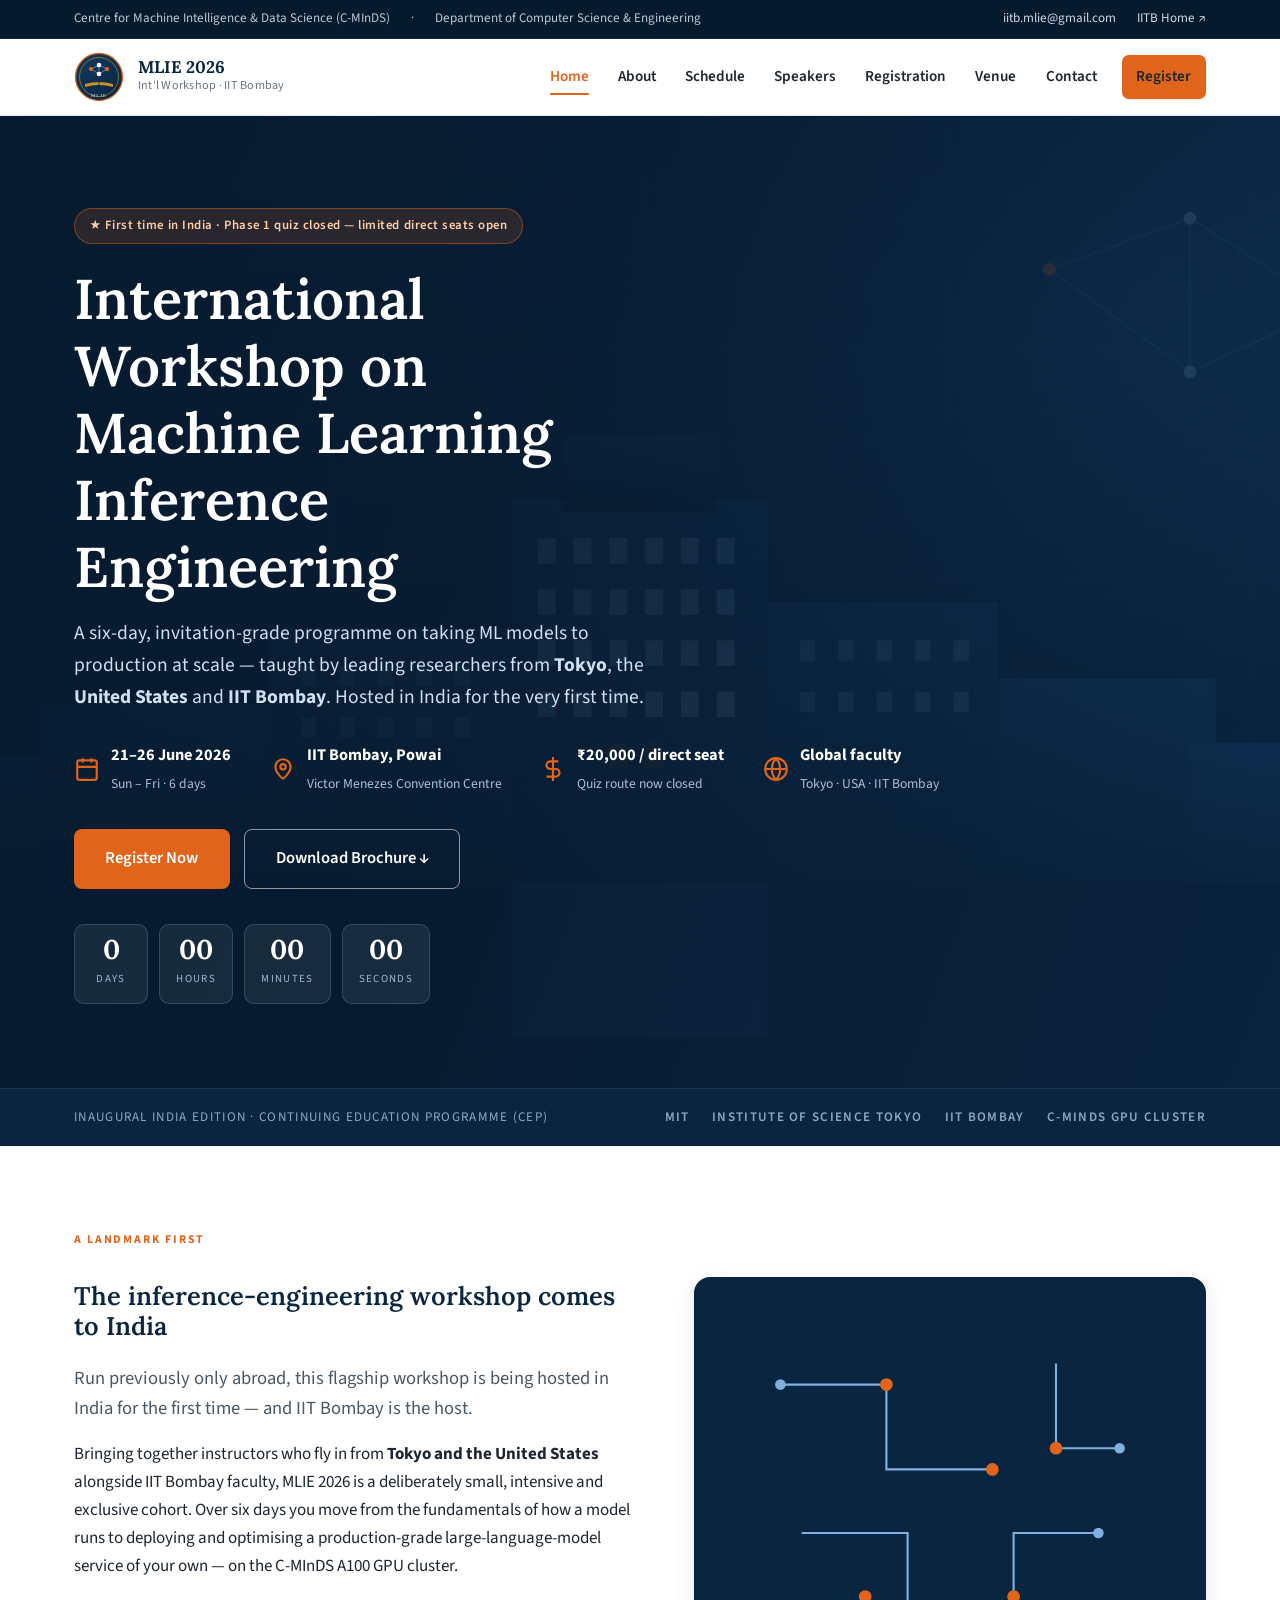
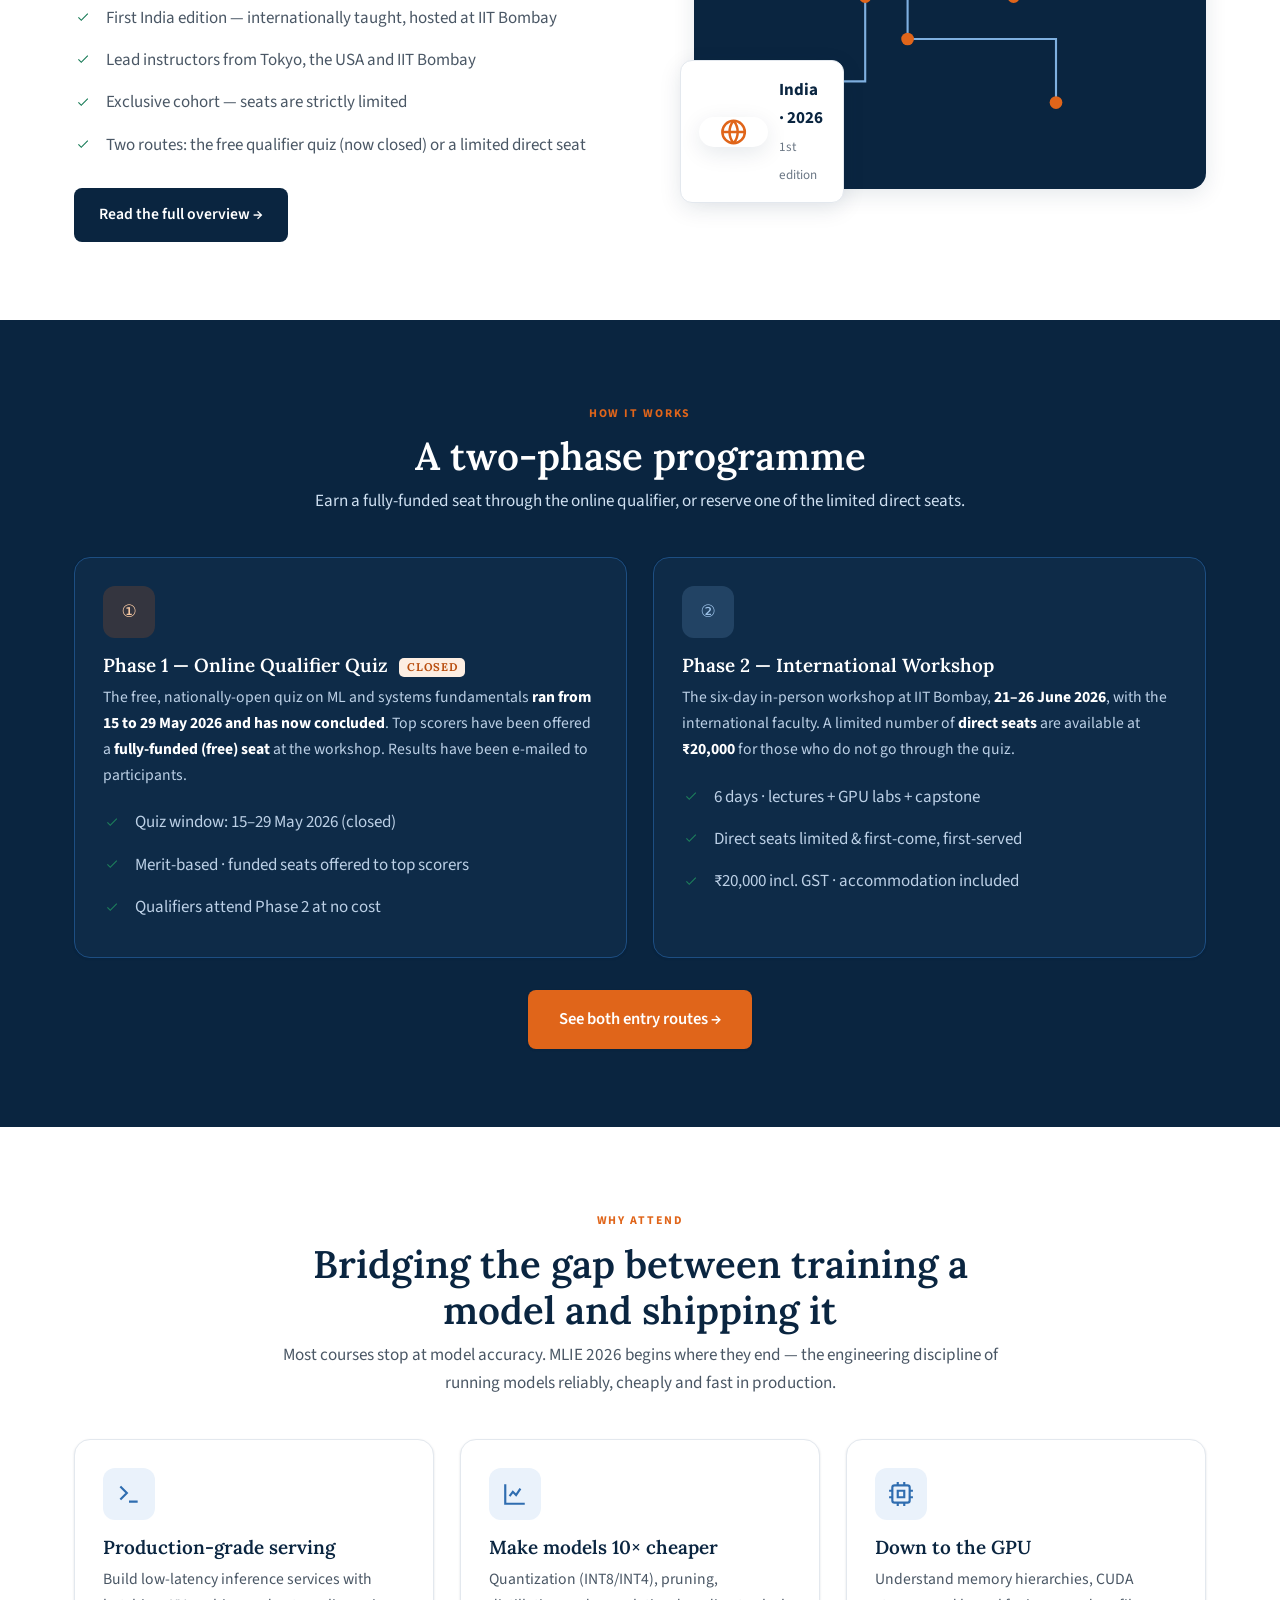
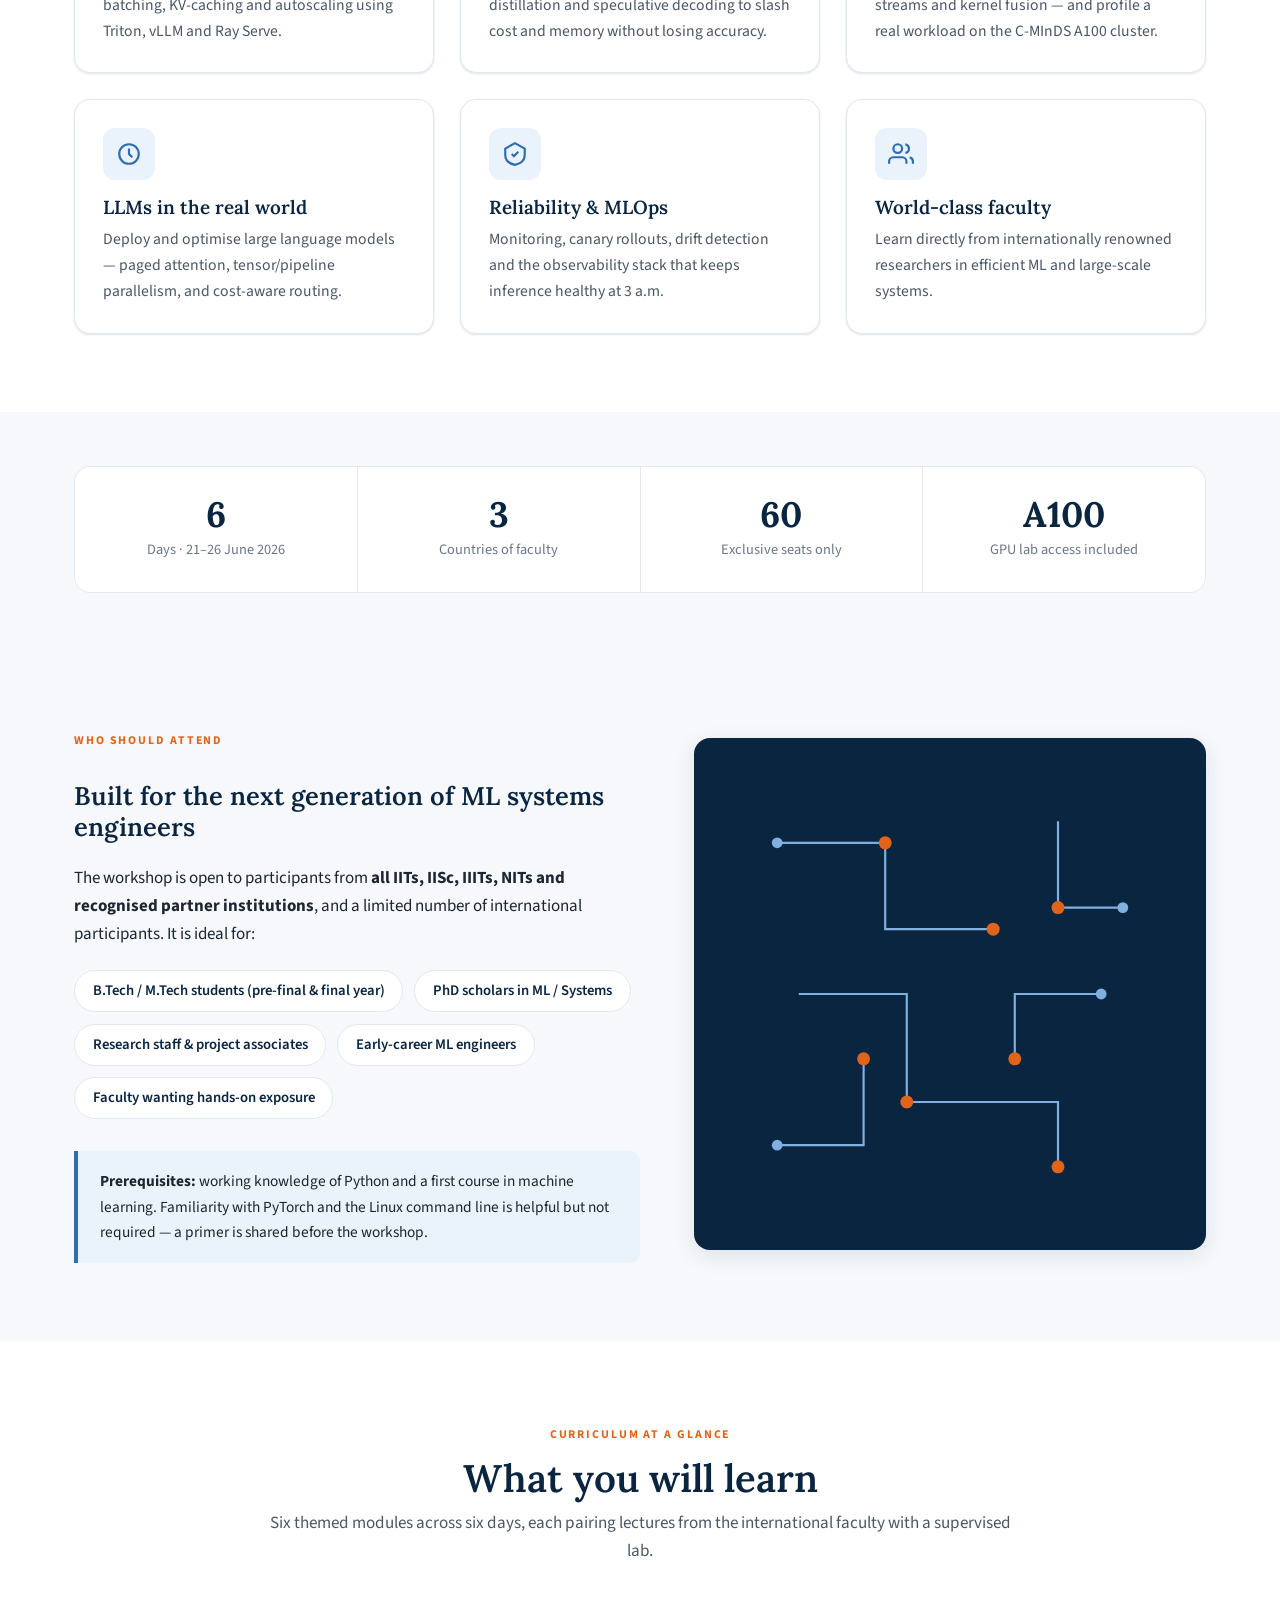
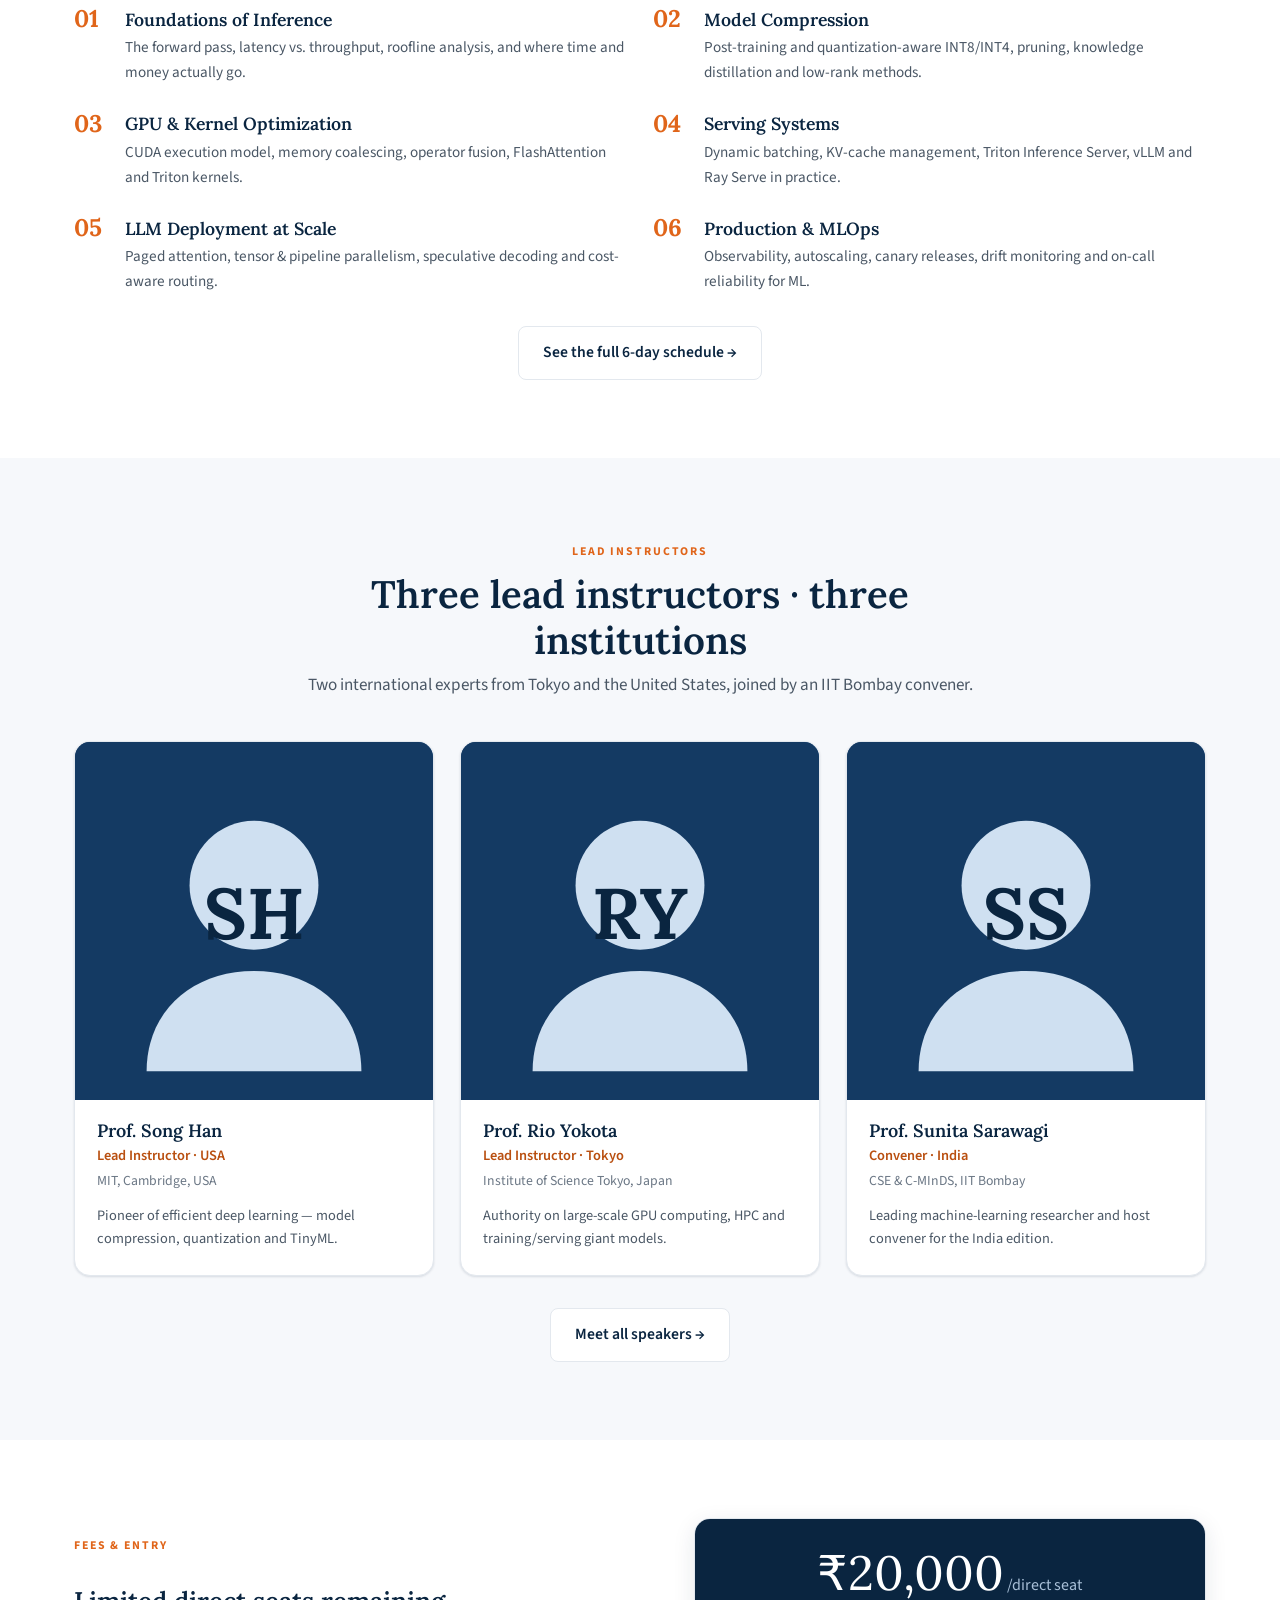
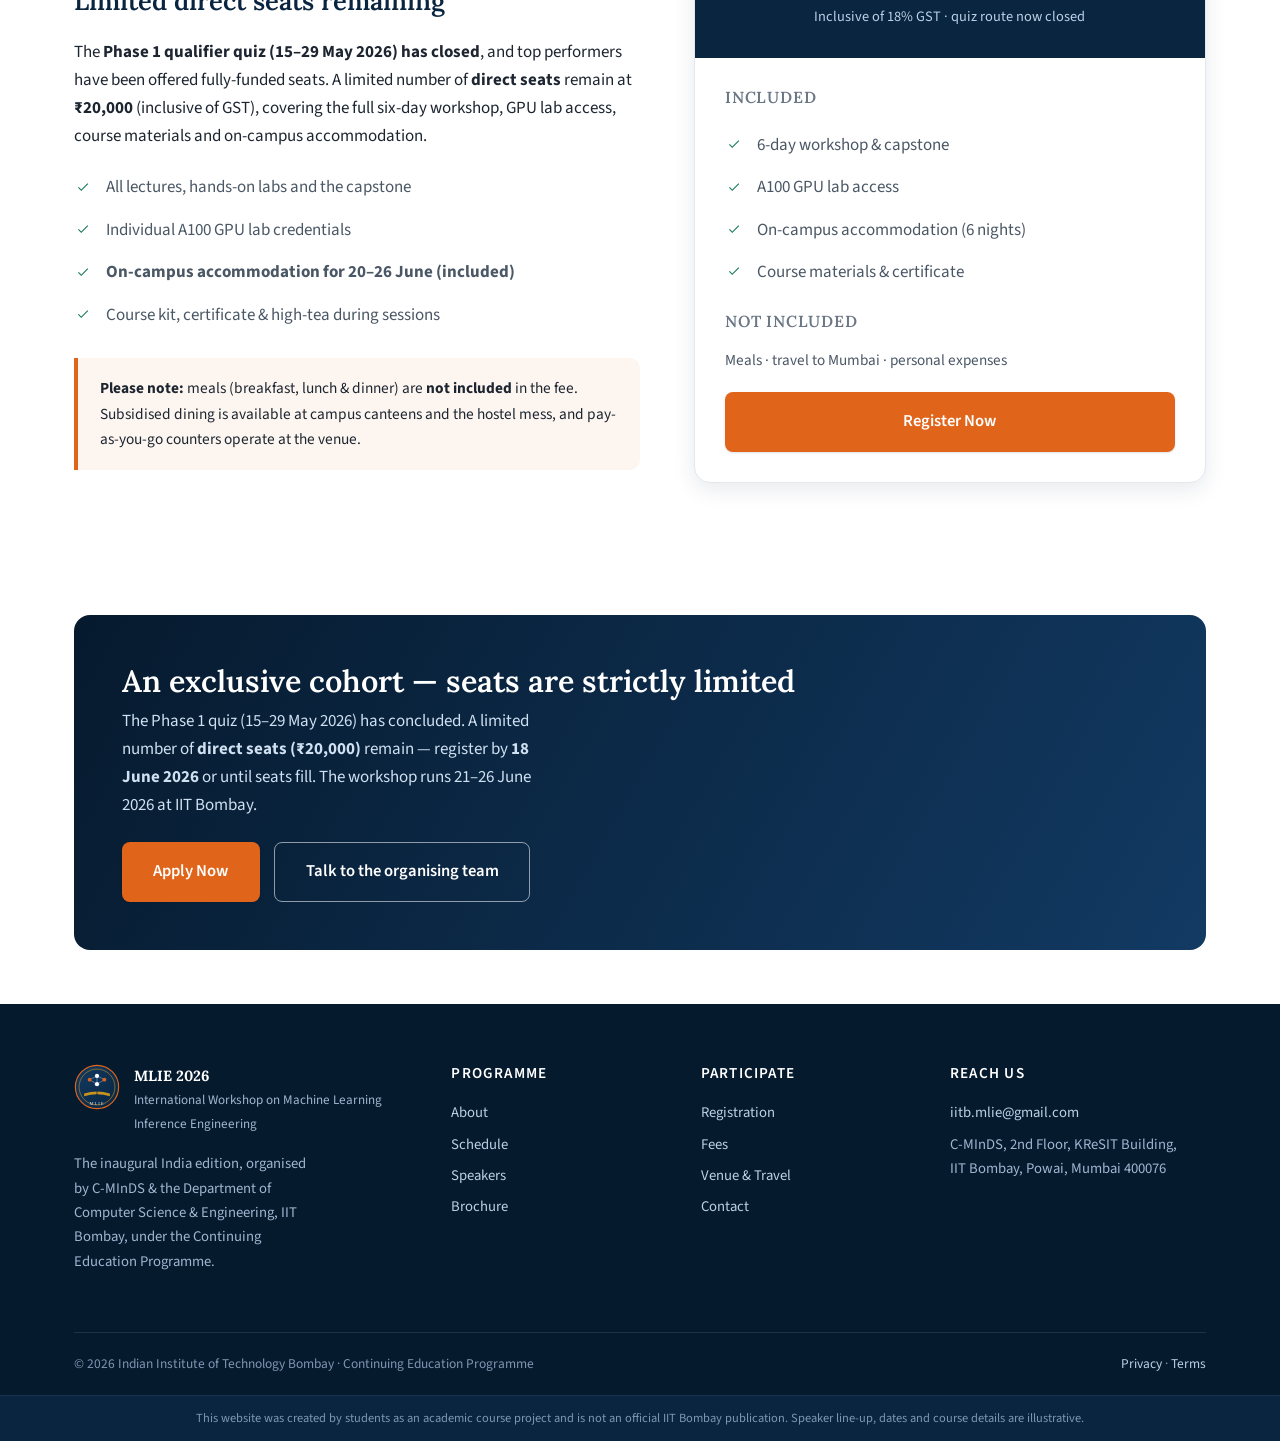
==== commit 0b14e014: "Update faculty photos, contact details, imagery and quiz status - Wire real photos for the 3 lead in" ====
--- a/index.html
+++ b/index.html
@@ -4,7 +4,7 @@
 <meta charset="UTF-8" />
 <meta name="viewport" content="width=device-width, initial-scale=1.0" />
 <title>MLIE 2026 · International Workshop on Machine Learning Inference Engineering — IIT Bombay</title>
-<meta name="description" content="The first-ever India edition of the International Workshop on Machine Learning Inference Engineering — a 6-day exclusive programme (21–26 June 2026) at IIT Bombay, with lead instructors from Tokyo, the United States and IIT Bombay. Qualify free through the online quiz, or take one of the limited direct seats at ₹20,000." />
+<meta name="description" content="The first-ever India edition of the International Workshop on Machine Learning Inference Engineering — a 6-day exclusive programme (21–26 June 2026) at IIT Bombay, with lead instructors from Tokyo, the United States and IIT Bombay. The free qualifier quiz (15–29 May 2026) has closed; a limited number of direct seats remain at ₹20,000." />
 <link rel="icon" href="assets/logo.svg" type="image/svg+xml" />
 <link rel="preconnect" href="https://fonts.googleapis.com" />
 <link rel="preconnect" href="https://fonts.gstatic.com" crossorigin />
@@ -20,7 +20,7 @@
       <span>Centre for Machine Intelligence &amp; Data Science (C-MInDS)</span><span>·</span><span>Department of Computer Science &amp; Engineering</span>
     </div>
     <div class="topbar__links">
-      <a href="mailto:mlie2026@cse.iitb.ac.in">mlie2026@cse.iitb.ac.in</a>
+      <a href="mailto:iitb.mlie@gmail.com">iitb.mlie@gmail.com</a>
       <a href="https://www.iitb.ac.in" target="_blank" rel="noopener">IITB Home ↗</a>
     </div>
   </div>
@@ -55,7 +55,7 @@
   <div class="hero__overlay"></div>
   <div class="container">
     <div class="hero__inner">
-      <span class="hero__badge">★ First time in India · Exclusive · Limited seats</span>
+      <span class="hero__badge">★ First time in India · Phase 1 quiz closed — limited direct seats open</span>
       <h1>International Workshop on Machine&nbsp;Learning Inference Engineering</h1>
       <p class="hero__sub">A six-day, invitation-grade programme on taking ML models to production at scale — taught by leading researchers from <strong>Tokyo</strong>, the <strong>United States</strong> and <strong>IIT Bombay</strong>. Hosted in India for the very first time.</p>
 
@@ -70,7 +70,7 @@
         </div>
         <div class="m">
           <svg viewBox="0 0 24 24" fill="none" stroke="currentColor" stroke-width="2"><path d="M12 1v22M17 5H9.5a3.5 3.5 0 0 0 0 7h5a3.5 3.5 0 0 1 0 7H6"/></svg>
-          <div><b>₹20,000 direct · or FREE</b><span>Free seats via the qualifier quiz</span></div>
+          <div><b>₹20,000 / direct seat</b><span>Quiz route now closed</span></div>
         </div>
         <div class="m">
           <svg viewBox="0 0 24 24" fill="none" stroke="currentColor" stroke-width="2"><circle cx="12" cy="12" r="10"/><path d="M2 12h20M12 2a15 15 0 0 1 0 20M12 2a15 15 0 0 0 0 20"/></svg>
@@ -79,7 +79,7 @@
       </div>
 
       <div class="hero__actions">
-        <a class="btn btn--primary btn--lg" href="registration.html">Register / Take the Quiz</a>
+        <a class="btn btn--primary btn--lg" href="registration.html">Register Now</a>
         <a class="btn btn--ghost btn--lg" href="brochure.html" target="_blank" rel="noopener">Download Brochure ↓</a>
       </div>
 
@@ -116,12 +116,12 @@
           <li>First India edition — internationally taught, hosted at IIT Bombay</li>
           <li>Lead instructors from Tokyo, the USA and IIT Bombay</li>
           <li>Exclusive cohort — seats are strictly limited</li>
-          <li>Two ways in: qualify free through the quiz, or take a direct seat</li>
+          <li>Two routes: the free qualifier quiz (now closed) or a limited direct seat</li>
         </ul>
         <a class="btn btn--navy mt-2" href="about.html">Read the full overview →</a>
       </div>
       <div class="split__media">
-        <object data="assets/campus-main.svg" type="image/svg+xml" aria-label="IIT Bombay Main Building" style="border-radius:16px;box-shadow:var(--shadow);width:100%"></object>
+        <img src="assets/circuit.svg" alt="" style="background:var(--navy);border-radius:16px;padding:44px;box-shadow:var(--shadow)" />
         <div class="tag">
           <svg width="30" height="30" viewBox="0 0 24 24" fill="none" stroke="#e0651a" stroke-width="2"><circle cx="12" cy="12" r="9"/><path d="M3 12h18M12 3a14 14 0 0 1 0 18M12 3a14 14 0 0 0 0 18"/></svg>
           <div><b>India · 2026</b><br><span style="font-size:.82rem;color:var(--muted)">1st edition</span></div>
@@ -142,11 +142,11 @@
     <div class="grid grid-2">
       <div class="card" style="background:#0e2b48;border-color:#1d4e82">
         <div class="ico" style="background:rgba(224,101,26,.18);color:#ffcfa8">①</div>
-        <h3 style="color:#fff">Phase 1 — Online Qualifier Quiz</h3>
-        <p style="color:#bcd0e6">A nationally open online quiz on ML and systems fundamentals, held on <strong style="color:#fff">15 May 2026</strong>. It is free to attempt. Top scorers earn a <strong style="color:#fff">fully-funded (free) seat</strong> at the workshop — fee fully waived.</p>
+        <h3 style="color:#fff">Phase 1 — Online Qualifier Quiz <span class="tagchip key" style="vertical-align:middle">Closed</span></h3>
+        <p style="color:#bcd0e6">The free, nationally-open quiz on ML and systems fundamentals <strong style="color:#fff">ran from 15 to 29 May 2026 and has now concluded</strong>. Top scorers have been offered a <strong style="color:#fff">fully-funded (free) seat</strong> at the workshop. Results have been e-mailed to participants.</p>
         <ul class="checklist" style="margin-top:.8rem">
-          <li style="color:#bcd0e6">Open to all eligible students &amp; scholars</li>
-          <li style="color:#bcd0e6">Free to attempt · merit-based selection</li>
+          <li style="color:#bcd0e6">Quiz window: 15–29 May 2026 (closed)</li>
+          <li style="color:#bcd0e6">Merit-based · funded seats offered to top scorers</li>
           <li style="color:#bcd0e6">Qualifiers attend Phase 2 at no cost</li>
         </ul>
       </div>
@@ -193,23 +193,6 @@
       <div class="stat"><b>60</b><span>Exclusive seats only</span></div>
       <div class="stat"><b>A100</b><span>GPU lab access included</span></div>
     </div>
-  </div>
-</section>
-
-<!-- ===== Gallery ===== -->
-<section class="section">
-  <div class="container">
-    <div class="section-head center">
-      <span class="eyebrow">The host campus</span>
-      <h2>IIT Bombay, Powai</h2>
-      <p>Six days on one of India's most scenic and best-connected institute campuses, by the shores of Powai Lake.</p>
-    </div>
-    <div class="grid grid-3">
-      <div class="split__media"><object data="assets/campus-main.svg" type="image/svg+xml" aria-label="IIT Bombay Main Building" style="border-radius:14px;box-shadow:var(--shadow-sm);width:100%"></object></div>
-      <div class="split__media"><object data="assets/campus-lake.svg" type="image/svg+xml" aria-label="Powai Lake" style="border-radius:14px;box-shadow:var(--shadow-sm);width:100%"></object></div>
-      <div class="split__media"><object data="assets/campus-lab.svg" type="image/svg+xml" aria-label="C-MInDS GPU cluster" style="border-radius:14px;box-shadow:var(--shadow-sm);width:100%"></object></div>
-    </div>
-    <p class="text-center" style="color:var(--muted);font-size:.85rem;margin-top:14px">Campus &amp; facilities shown as illustrations.</p>
   </div>
 </section>
 
@@ -257,15 +240,15 @@
     <div class="section-head center"><span class="eyebrow">Lead instructors</span><h2>Three lead instructors · three institutions</h2><p>Two international experts from Tokyo and the United States, joined by an IIT Bombay convener.</p></div>
     <div class="grid grid-3">
       <div class="speaker">
-        <div class="speaker__photo"><svg viewBox="0 0 100 100"><defs><linearGradient id="a1" x1="0" y1="0" x2="1" y2="1"><stop offset="0" stop-color="#1d4e82"/><stop offset="1" stop-color="#0a2540"/></linearGradient></defs><rect width="100" height="100" fill="url(#a1)"/><circle cx="50" cy="40" r="18" fill="#cfe0f1"/><path d="M20 92c0-17 13-28 30-28s30 11 30 28z" fill="#cfe0f1"/><text x="50" y="55" text-anchor="middle" font-family="Lora,serif" font-size="20" fill="#0a2540" font-weight="700">SH</text></svg></div>
+        <div class="speaker__photo"><img class="ppic" src="assets/song-han.jpg" alt="Prof. Song Han" data-initials="SH" /></div>
         <div class="speaker__body"><h3>Prof. Song Han</h3><div class="speaker__role">Lead Instructor · USA</div><div class="speaker__aff">MIT, Cambridge, USA</div><p>Pioneer of efficient deep learning — model compression, quantization and TinyML.</p></div>
       </div>
       <div class="speaker">
-        <div class="speaker__photo"><svg viewBox="0 0 100 100"><rect width="100" height="100" fill="url(#a1)"/><circle cx="50" cy="40" r="18" fill="#cfe0f1"/><path d="M20 92c0-17 13-28 30-28s30 11 30 28z" fill="#cfe0f1"/><text x="50" y="55" text-anchor="middle" font-family="Lora,serif" font-size="20" fill="#0a2540" font-weight="700">RY</text></svg></div>
+        <div class="speaker__photo"><img class="ppic" src="assets/rio-yokota.jpg" alt="Prof. Rio Yokota" data-initials="RY" /></div>
         <div class="speaker__body"><h3>Prof. Rio Yokota</h3><div class="speaker__role">Lead Instructor · Tokyo</div><div class="speaker__aff">Institute of Science Tokyo, Japan</div><p>Authority on large-scale GPU computing, HPC and training/serving giant models.</p></div>
       </div>
       <div class="speaker">
-        <div class="speaker__photo"><svg viewBox="0 0 100 100"><rect width="100" height="100" fill="url(#a1)"/><circle cx="50" cy="40" r="18" fill="#cfe0f1"/><path d="M20 92c0-17 13-28 30-28s30 11 30 28z" fill="#cfe0f1"/><text x="50" y="55" text-anchor="middle" font-family="Lora,serif" font-size="20" fill="#0a2540" font-weight="700">SS</text></svg></div>
+        <div class="speaker__photo"><img class="ppic" src="assets/sunita-sarawagi.jpg" alt="Prof. Sunita Sarawagi" data-initials="SS" /></div>
         <div class="speaker__body"><h3>Prof. Sunita Sarawagi</h3><div class="speaker__role">Convener · India</div><div class="speaker__aff">CSE &amp; C-MInDS, IIT Bombay</div><p>Leading machine-learning researcher and host convener for the India edition.</p></div>
       </div>
     </div>
@@ -279,8 +262,8 @@
     <div class="split">
       <div>
         <span class="eyebrow">Fees &amp; entry</span>
-        <h2>Earn a free seat — or take a direct one</h2>
-        <p>Top performers in the <strong>Phase 1 qualifier quiz attend completely free</strong>. For everyone else, a limited number of <strong>direct seats</strong> are offered at <strong>₹20,000</strong> (inclusive of GST), covering the full six-day workshop, GPU lab access, course materials and on-campus accommodation.</p>
+        <h2>Limited direct seats remaining</h2>
+        <p>The <strong>Phase 1 qualifier quiz (15–29 May 2026) has closed</strong>, and top performers have been offered fully-funded seats. A limited number of <strong>direct seats</strong> remain at <strong>₹20,000</strong> (inclusive of GST), covering the full six-day workshop, GPU lab access, course materials and on-campus accommodation.</p>
         <ul class="checklist">
           <li>All lectures, hands-on labs and the capstone</li>
           <li>Individual A100 GPU lab credentials</li>
@@ -293,7 +276,7 @@
         <div class="price">
           <div class="price__head">
             <div class="amt">₹20,000<small> /direct seat</small></div>
-            <p>Inclusive of 18% GST · or <strong style="color:#fff">FREE</strong> via the qualifier quiz</p>
+            <p>Inclusive of 18% GST · quiz route now closed</p>
           </div>
           <div class="price__body">
             <h4>Included</h4>
@@ -305,7 +288,7 @@
             </ul>
             <h4>Not included</h4>
             <p style="color:var(--slate);font-size:.95rem;margin:0 0 1.2rem">Meals · travel to Mumbai · personal expenses</p>
-            <a class="btn btn--primary btn--lg" href="registration.html" style="width:100%;justify-content:center">Register / Take the Quiz</a>
+            <a class="btn btn--primary btn--lg" href="registration.html" style="width:100%;justify-content:center">Register Now</a>
           </div>
         </div>
       </div>
@@ -318,7 +301,7 @@
   <div class="container">
     <div class="cta-band">
       <h2>An exclusive cohort — seats are strictly limited</h2>
-      <p>Phase 1 quiz: <strong>15 May 2026</strong> · Direct-seat deadline: <strong>8 June 2026</strong> (or until seats fill). The workshop runs 21–26 June 2026 at IIT Bombay.</p>
+      <p>The Phase 1 quiz (15–29 May 2026) has concluded. A limited number of <strong>direct seats (₹20,000)</strong> remain — register by <strong>18 June 2026</strong> or until seats fill. The workshop runs 21–26 June 2026 at IIT Bombay.</p>
       <div class="actions">
         <a class="btn btn--primary btn--lg" href="registration.html">Apply Now</a>
         <a class="btn btn--ghost btn--lg" href="contact.html">Talk to the organising team</a>
@@ -336,8 +319,8 @@
         <p style="max-width:34ch">The inaugural India edition, organised by C-MInDS &amp; the Department of Computer Science &amp; Engineering, IIT Bombay, under the Continuing Education Programme.</p>
       </div>
       <div><h4>Programme</h4><a href="about.html">About</a><a href="schedule.html">Schedule</a><a href="speakers.html">Speakers</a><a href="brochure.html">Brochure</a></div>
-      <div><h4>Participate</h4><a href="registration.html">Registration &amp; Quiz</a><a href="registration.html#fees">Fees</a><a href="venue.html">Venue &amp; Travel</a><a href="contact.html">Contact</a></div>
-      <div><h4>Reach us</h4><a href="mailto:mlie2026@cse.iitb.ac.in">mlie2026@cse.iitb.ac.in</a><a href="tel:+912225767900">+91 22 2576 7900</a><span style="color:#9fb6cf;display:block;padding:.22rem 0">C-MInDS, 2nd Floor, KReSIT Building,<br>IIT Bombay, Powai, Mumbai 400076</span></div>
+      <div><h4>Participate</h4><a href="registration.html">Registration</a><a href="registration.html#fees">Fees</a><a href="venue.html">Venue &amp; Travel</a><a href="contact.html">Contact</a></div>
+      <div><h4>Reach us</h4><a href="mailto:iitb.mlie@gmail.com">iitb.mlie@gmail.com</a><span style="color:#9fb6cf;display:block;padding:.22rem 0">C-MInDS, 2nd Floor, KReSIT Building,<br>IIT Bombay, Powai, Mumbai 400076</span></div>
     </div>
     <div class="footer-bottom">
       <span>© <span id="yr">2026</span> Indian Institute of Technology Bombay · Continuing Education Programme</span>
--- a/css/style.css
+++ b/css/style.css
@@ -251,8 +251,9 @@
 /* ---------- Speakers ---------- */
 .speaker { background:#fff; border:1px solid var(--line); border-radius:var(--radius-lg); overflow:hidden; box-shadow:var(--shadow-sm); transition:.2s; }
 .speaker:hover { box-shadow:var(--shadow); transform:translateY(-3px); }
-.speaker__photo { aspect-ratio: 1/1; background:linear-gradient(135deg,var(--navy-700),var(--steel)); display:grid; place-items:center; }
+.speaker__photo { aspect-ratio: 1/1; background:linear-gradient(135deg,var(--navy-700),var(--steel)); display:grid; place-items:center; overflow:hidden; }
 .speaker__photo svg { width:100%; height:100%; }
+.speaker__photo img.ppic { width:100%; height:100%; object-fit:cover; display:block; }
 .speaker__body { padding:20px 22px 24px; }
 .speaker__body h3 { font-size:1.12rem; margin:0 0 .15rem; }
 .speaker__role { color:var(--saffron-dk); font-weight:600; font-size:.9rem; }
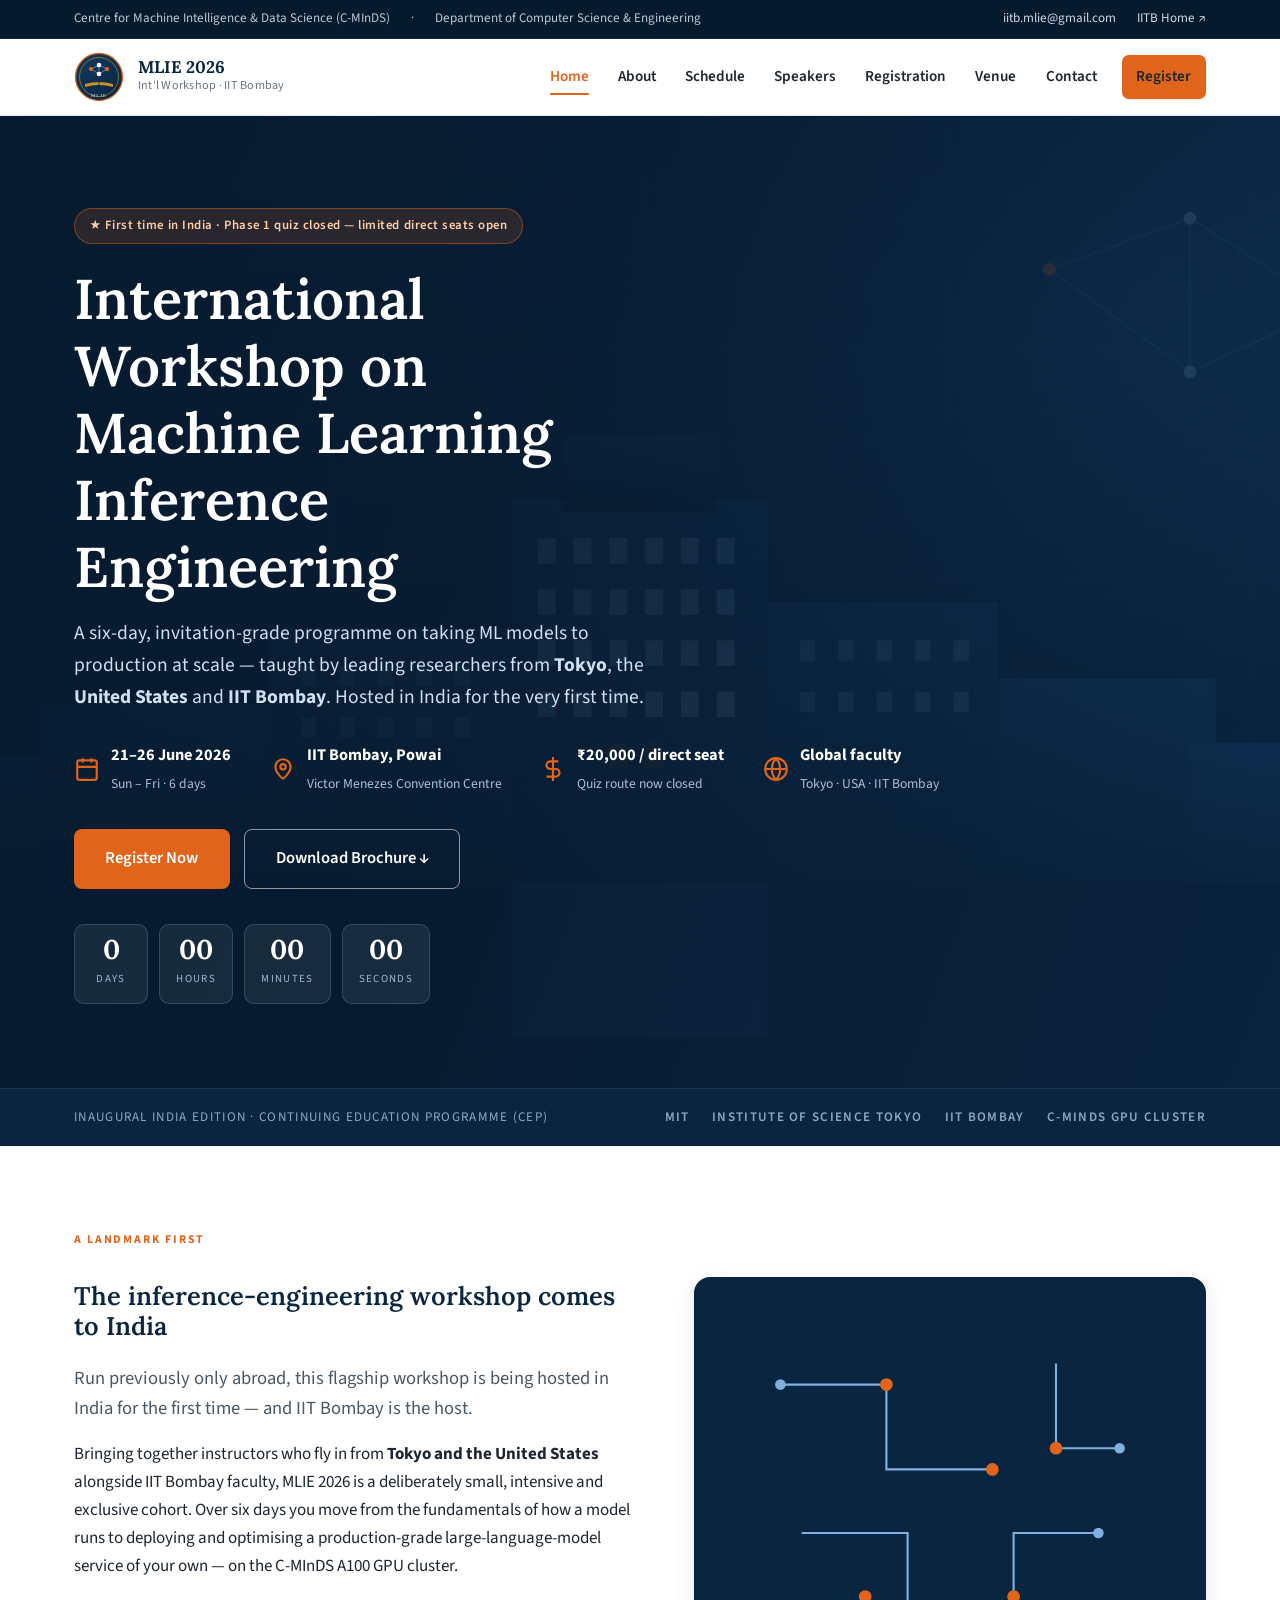
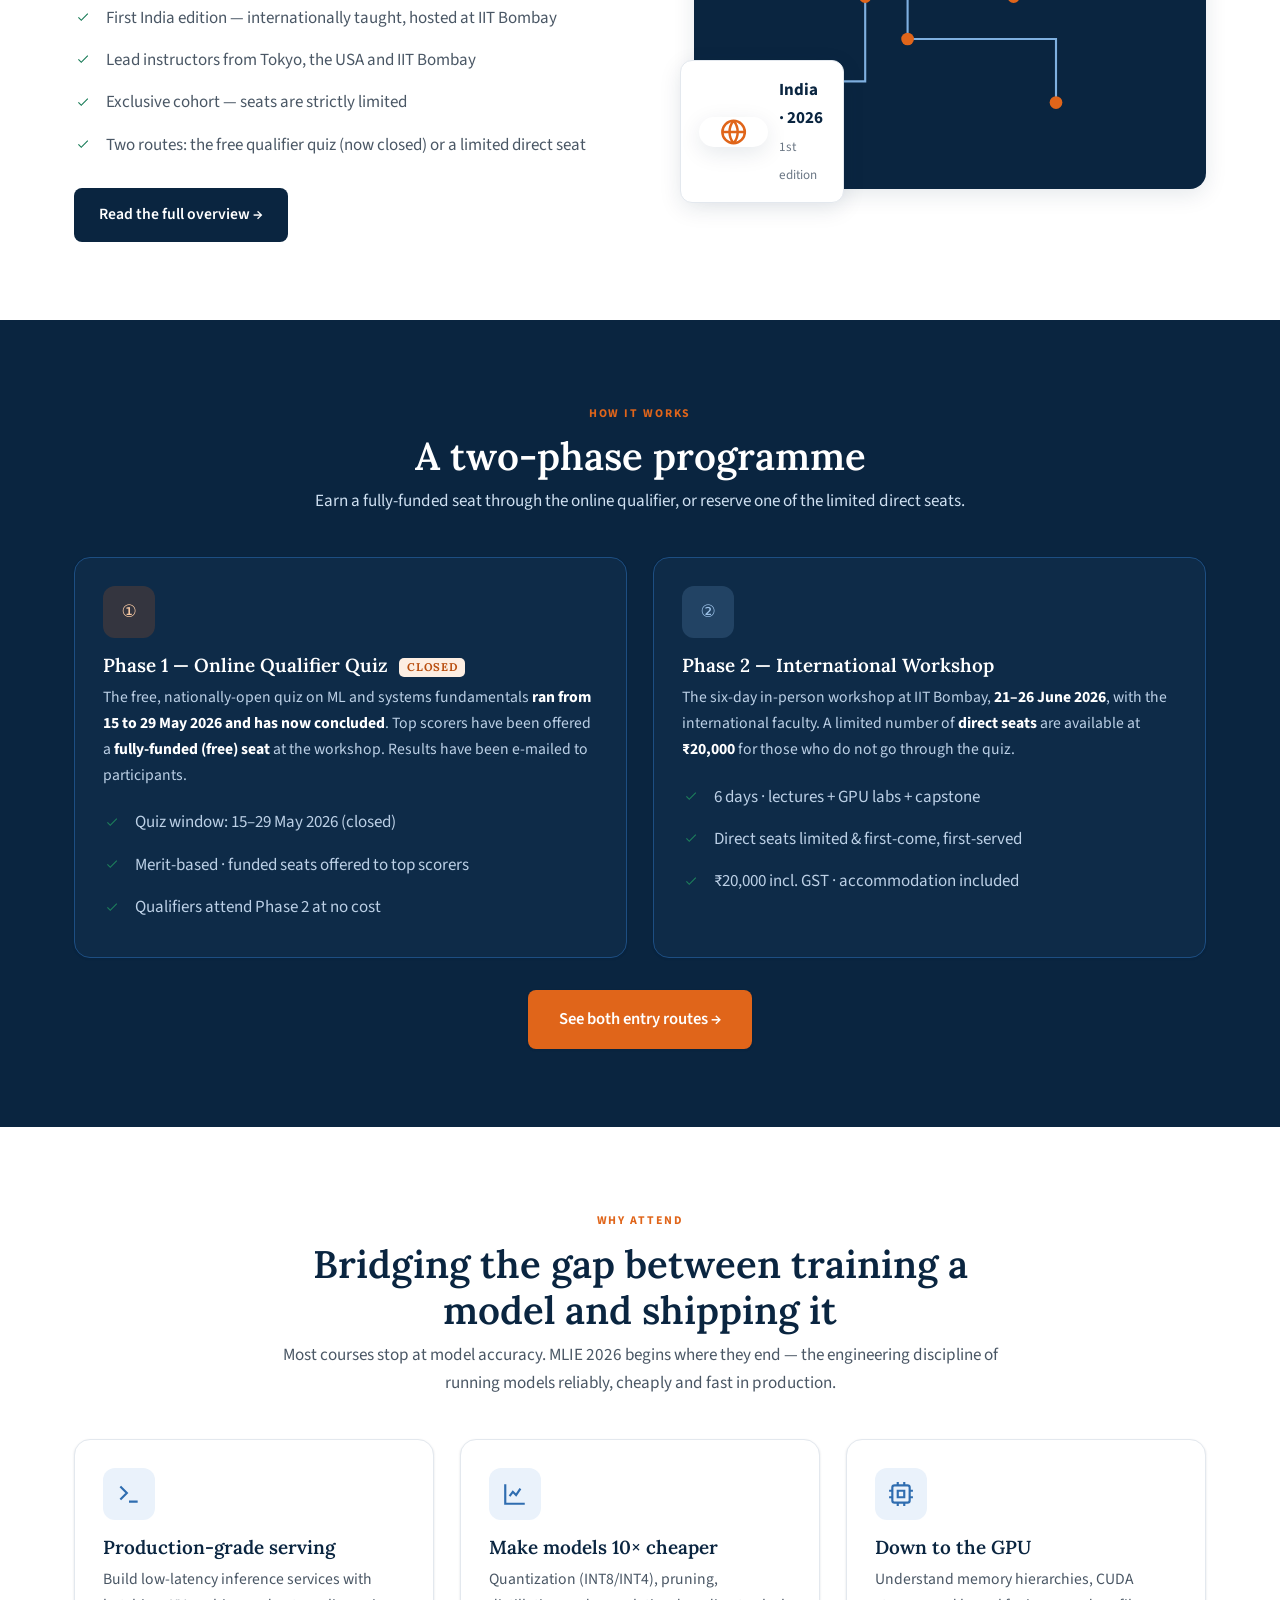
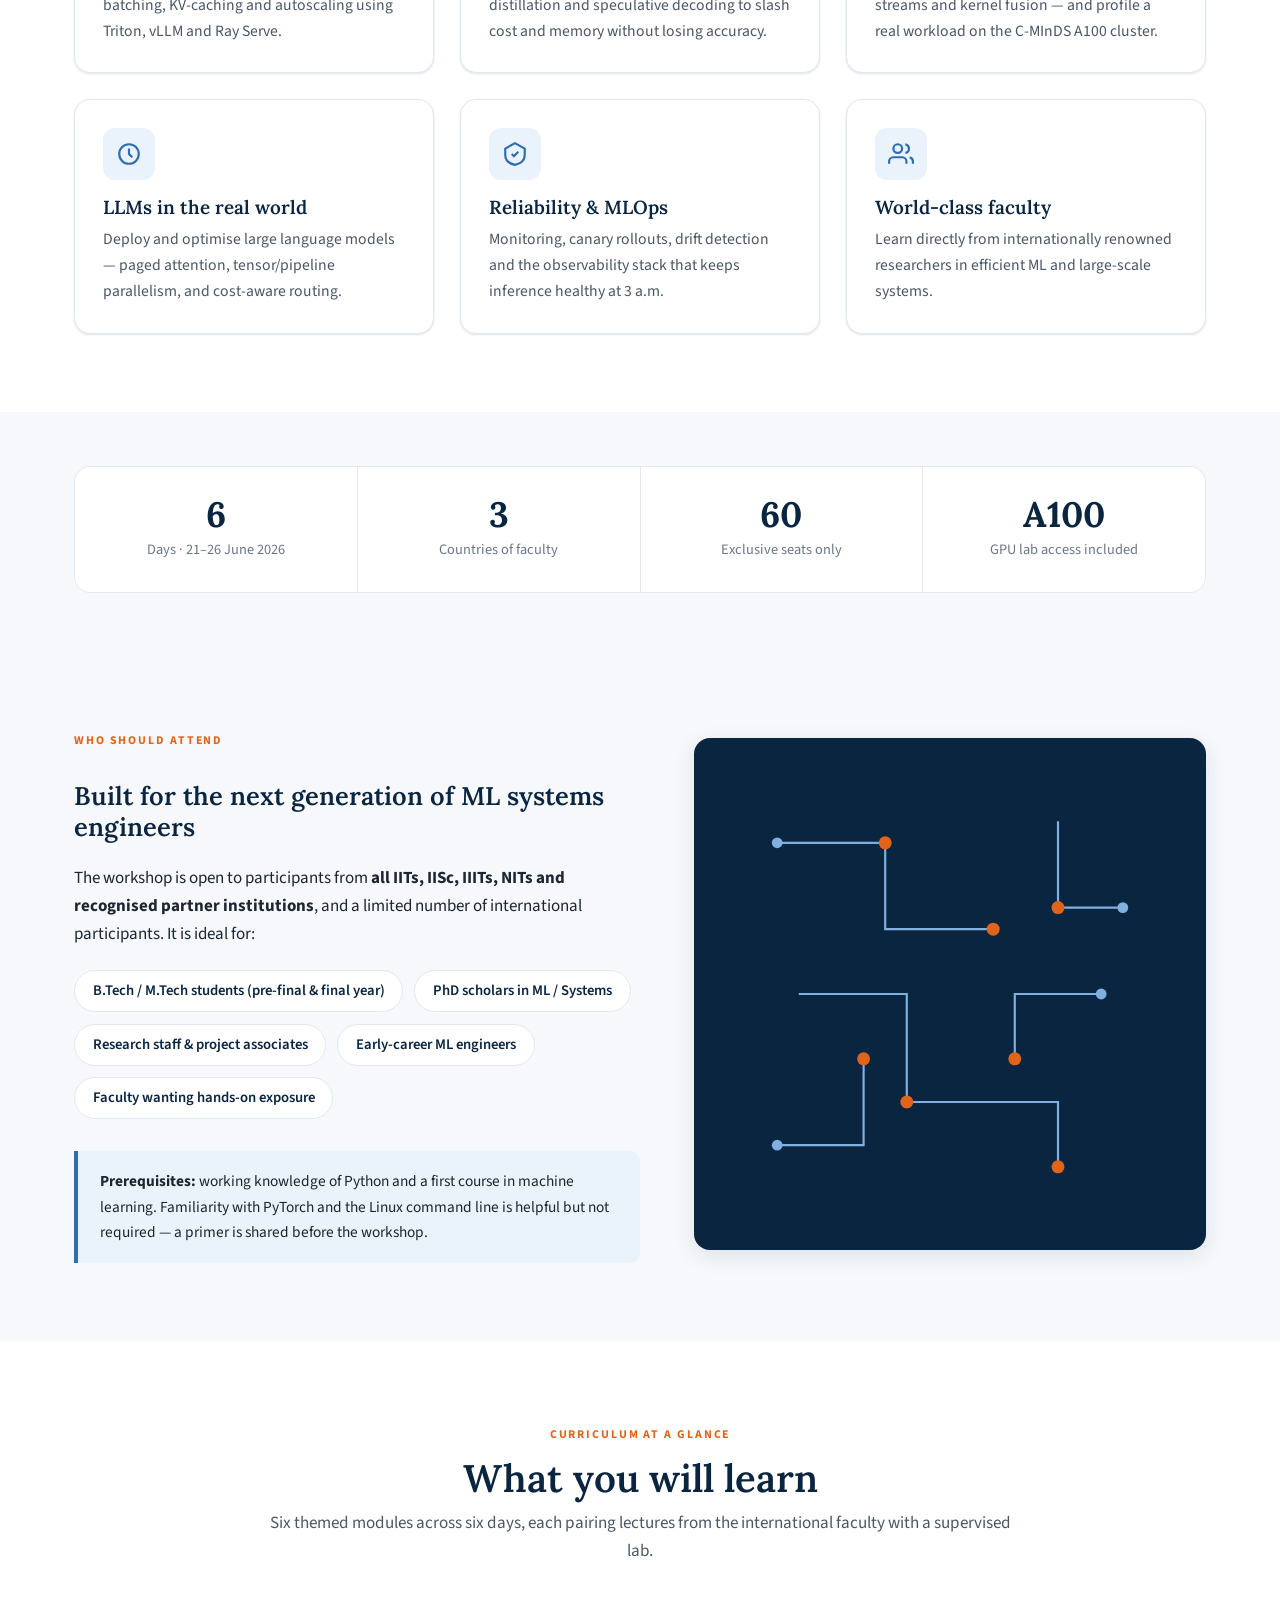
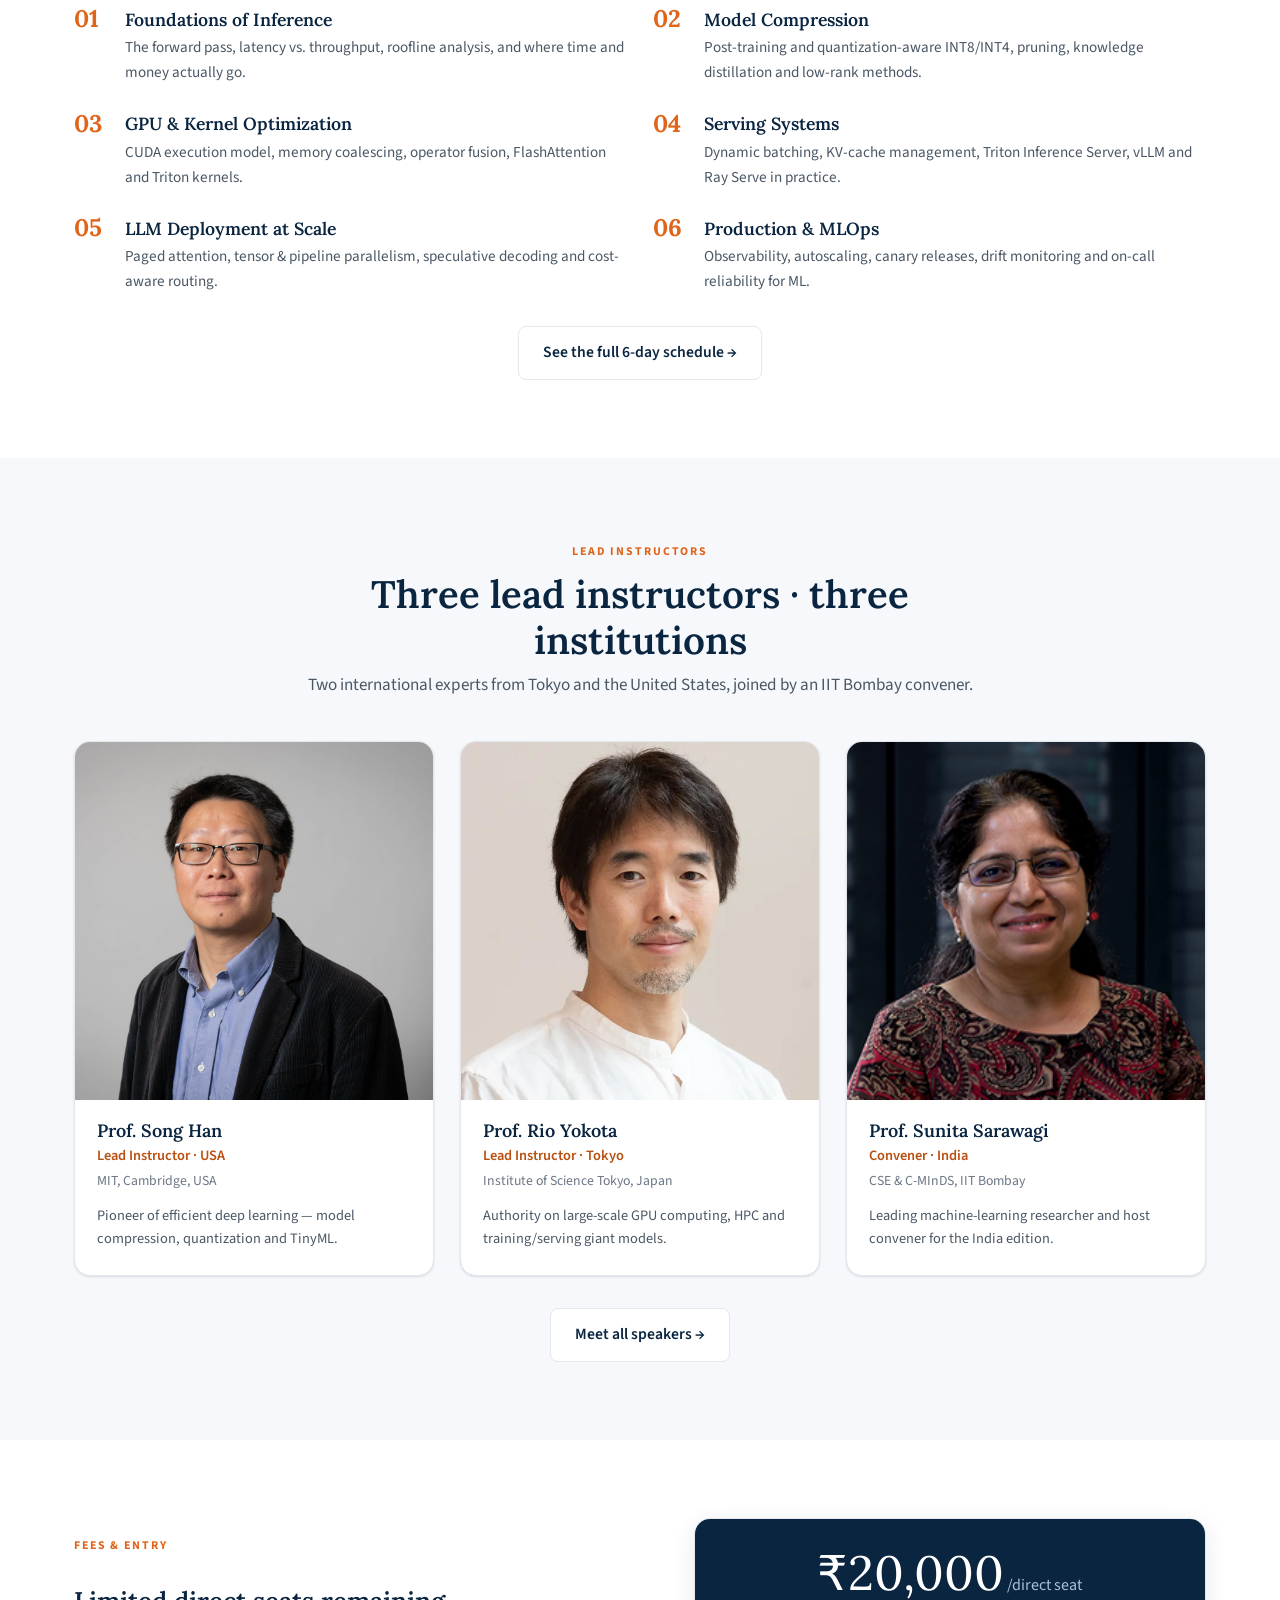
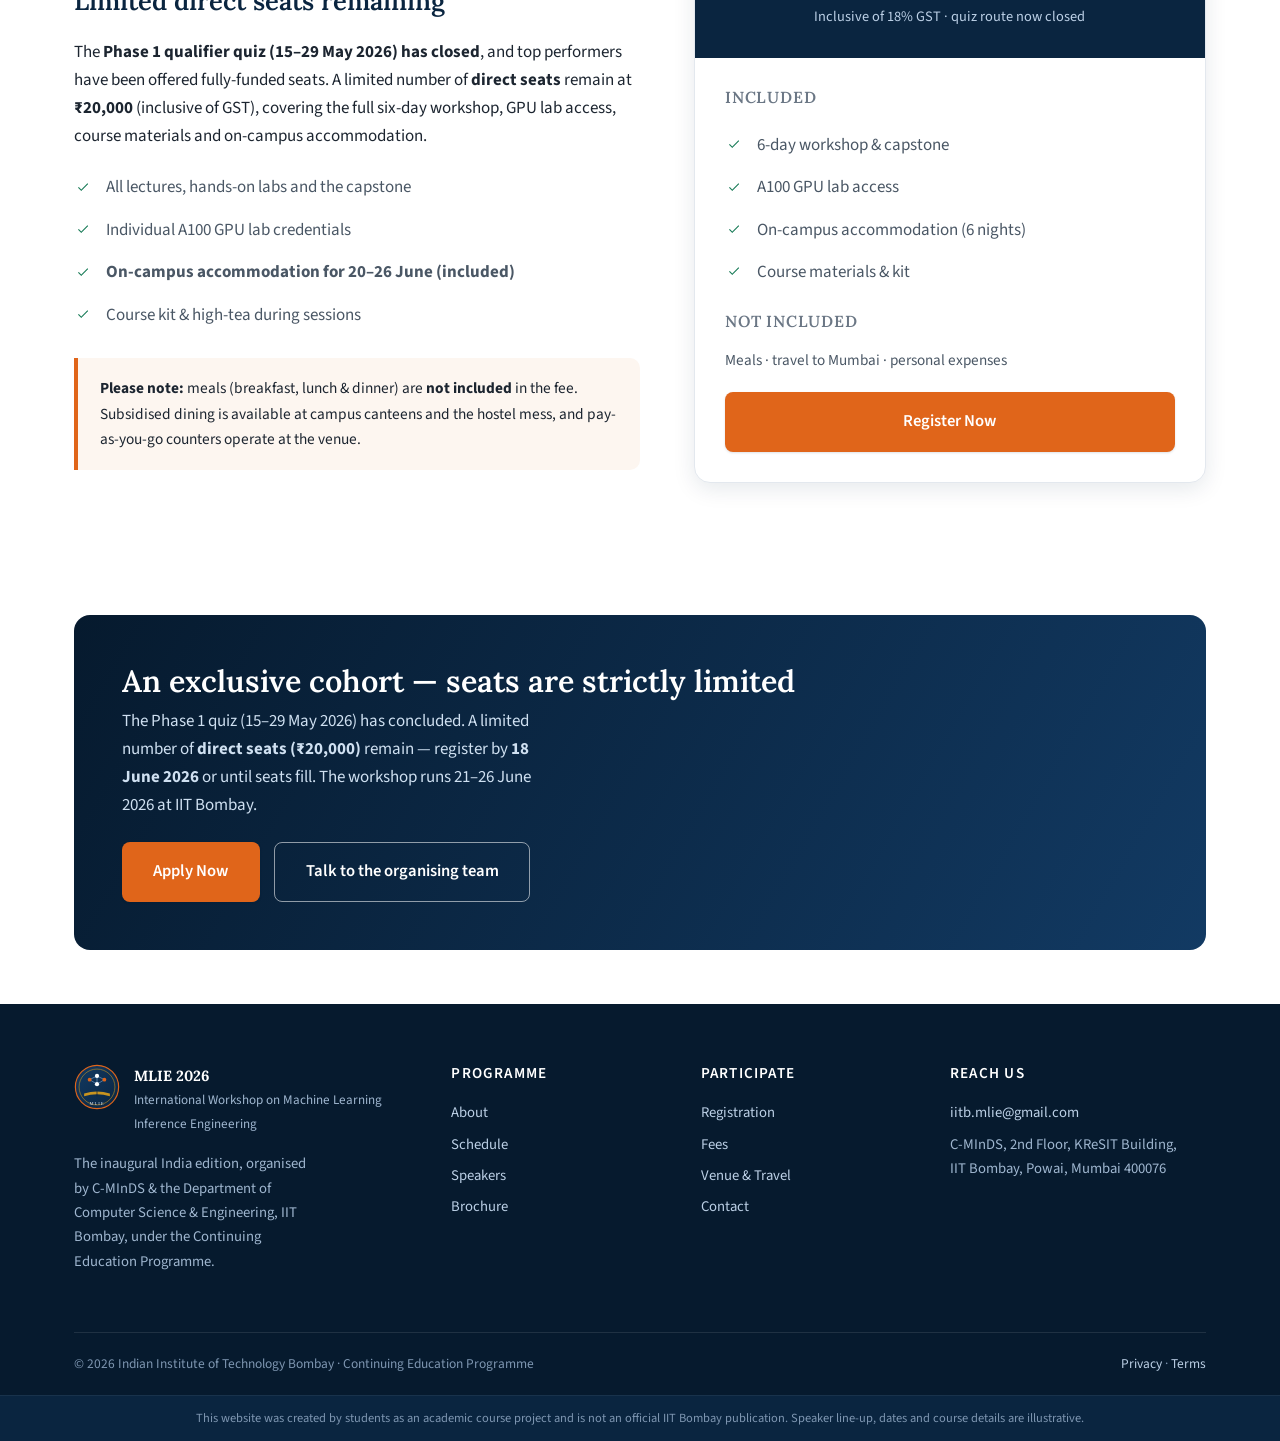
==== commit 3b7f66cf: "Remove result-announcement dates and all prize/certificate references - Drop the 'Quiz results & fun" ====
--- a/index.html
+++ b/index.html
@@ -268,7 +268,7 @@
           <li>All lectures, hands-on labs and the capstone</li>
           <li>Individual A100 GPU lab credentials</li>
           <li><strong>On-campus accommodation for 20–26 June (included)</strong></li>
-          <li>Course kit, certificate &amp; high-tea during sessions</li>
+          <li>Course kit &amp; high-tea during sessions</li>
         </ul>
         <div class="callout mt-2"><p><strong>Please note:</strong> meals (breakfast, lunch &amp; dinner) are <strong>not included</strong> in the fee. Subsidised dining is available at campus canteens and the hostel mess, and pay-as-you-go counters operate at the venue.</p></div>
       </div>
@@ -284,7 +284,7 @@
               <li>6-day workshop &amp; capstone</li>
               <li>A100 GPU lab access</li>
               <li>On-campus accommodation (6 nights)</li>
-              <li>Course materials &amp; certificate</li>
+              <li>Course materials &amp; kit</li>
             </ul>
             <h4>Not included</h4>
             <p style="color:var(--slate);font-size:.95rem;margin:0 0 1.2rem">Meals · travel to Mumbai · personal expenses</p>
